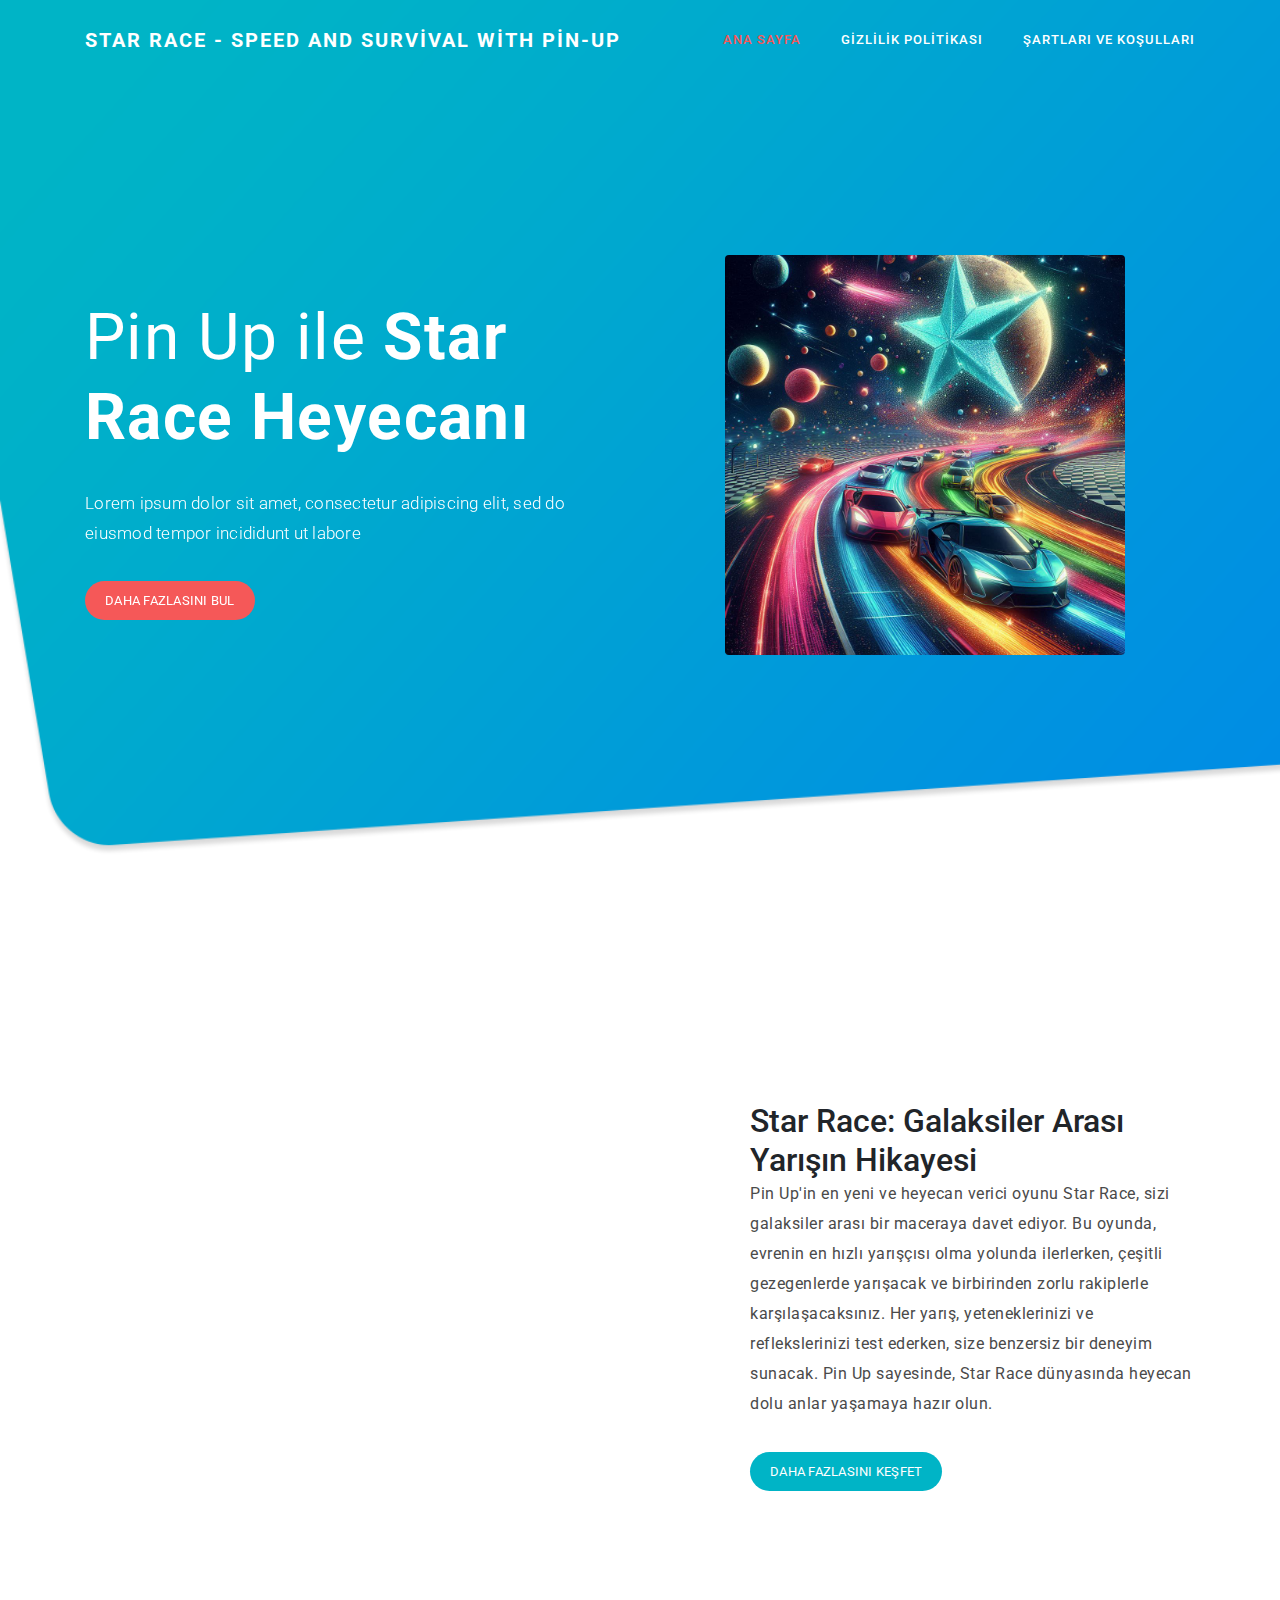
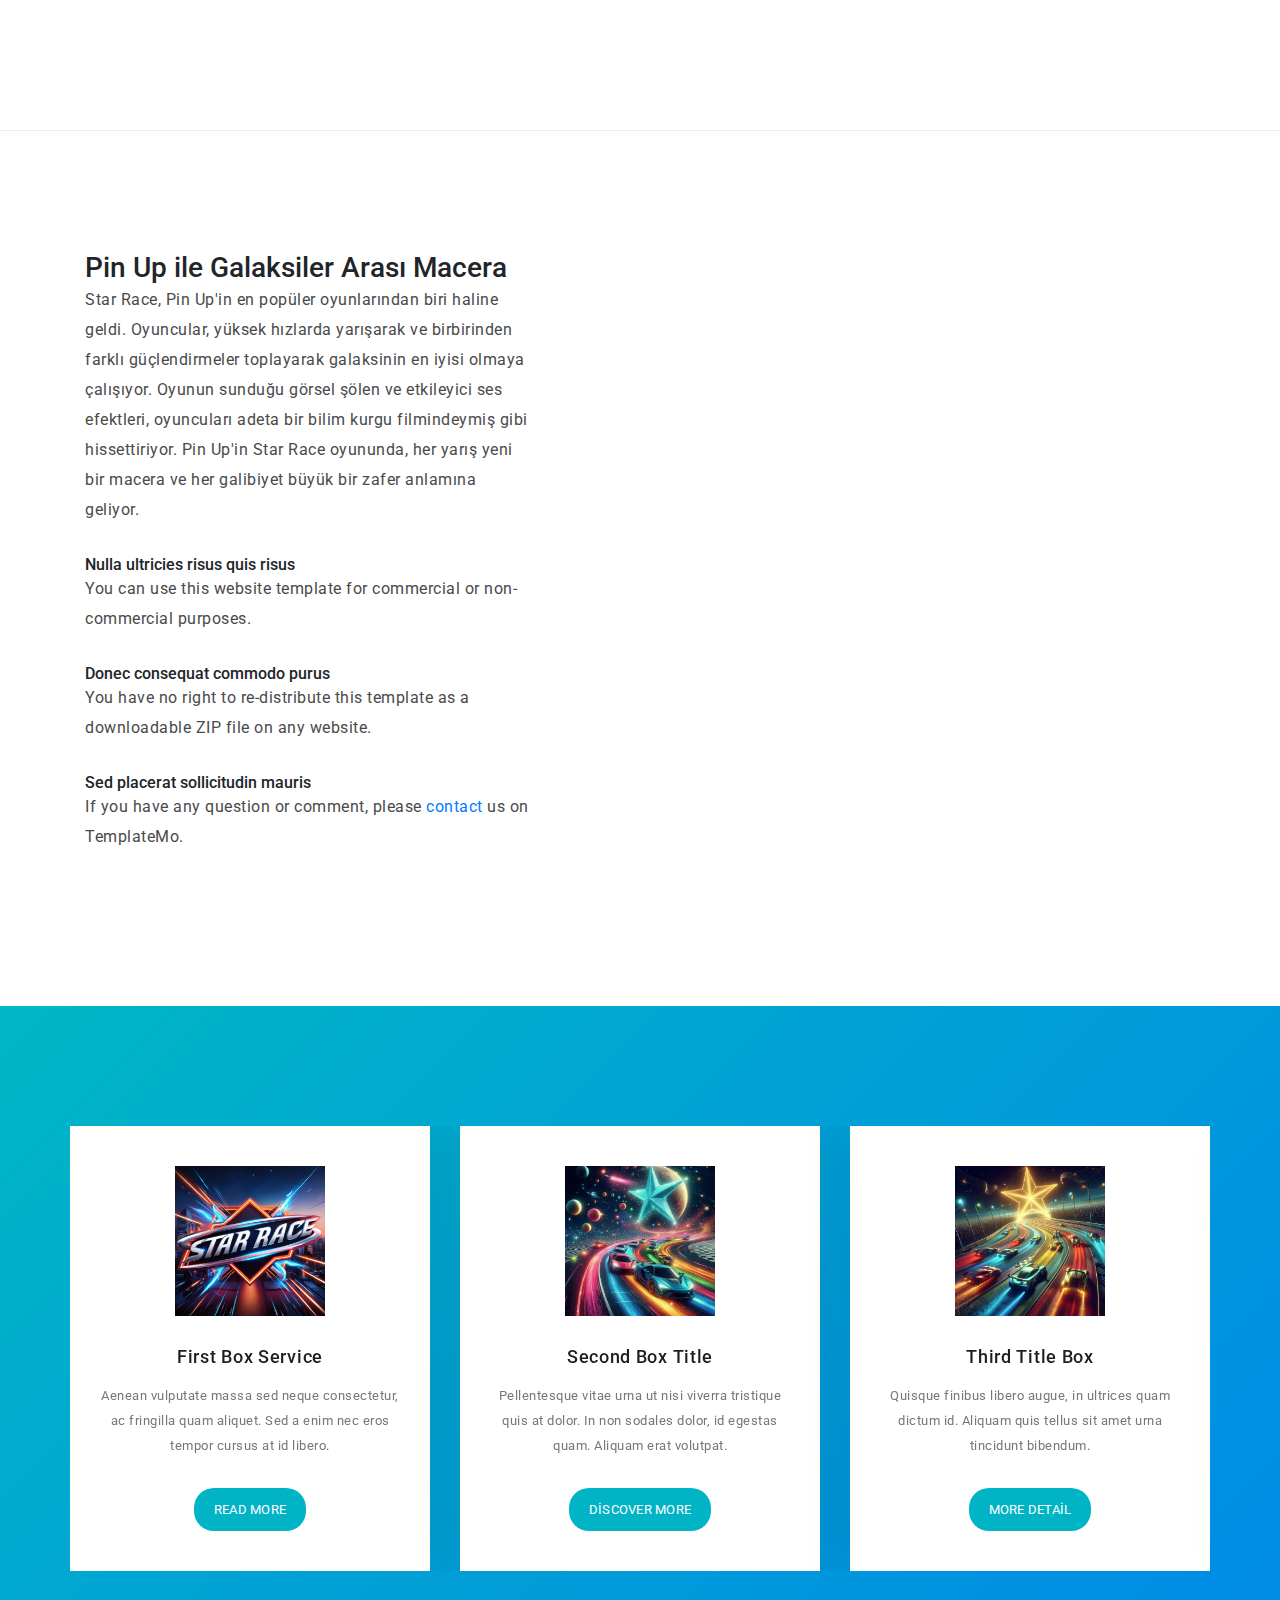
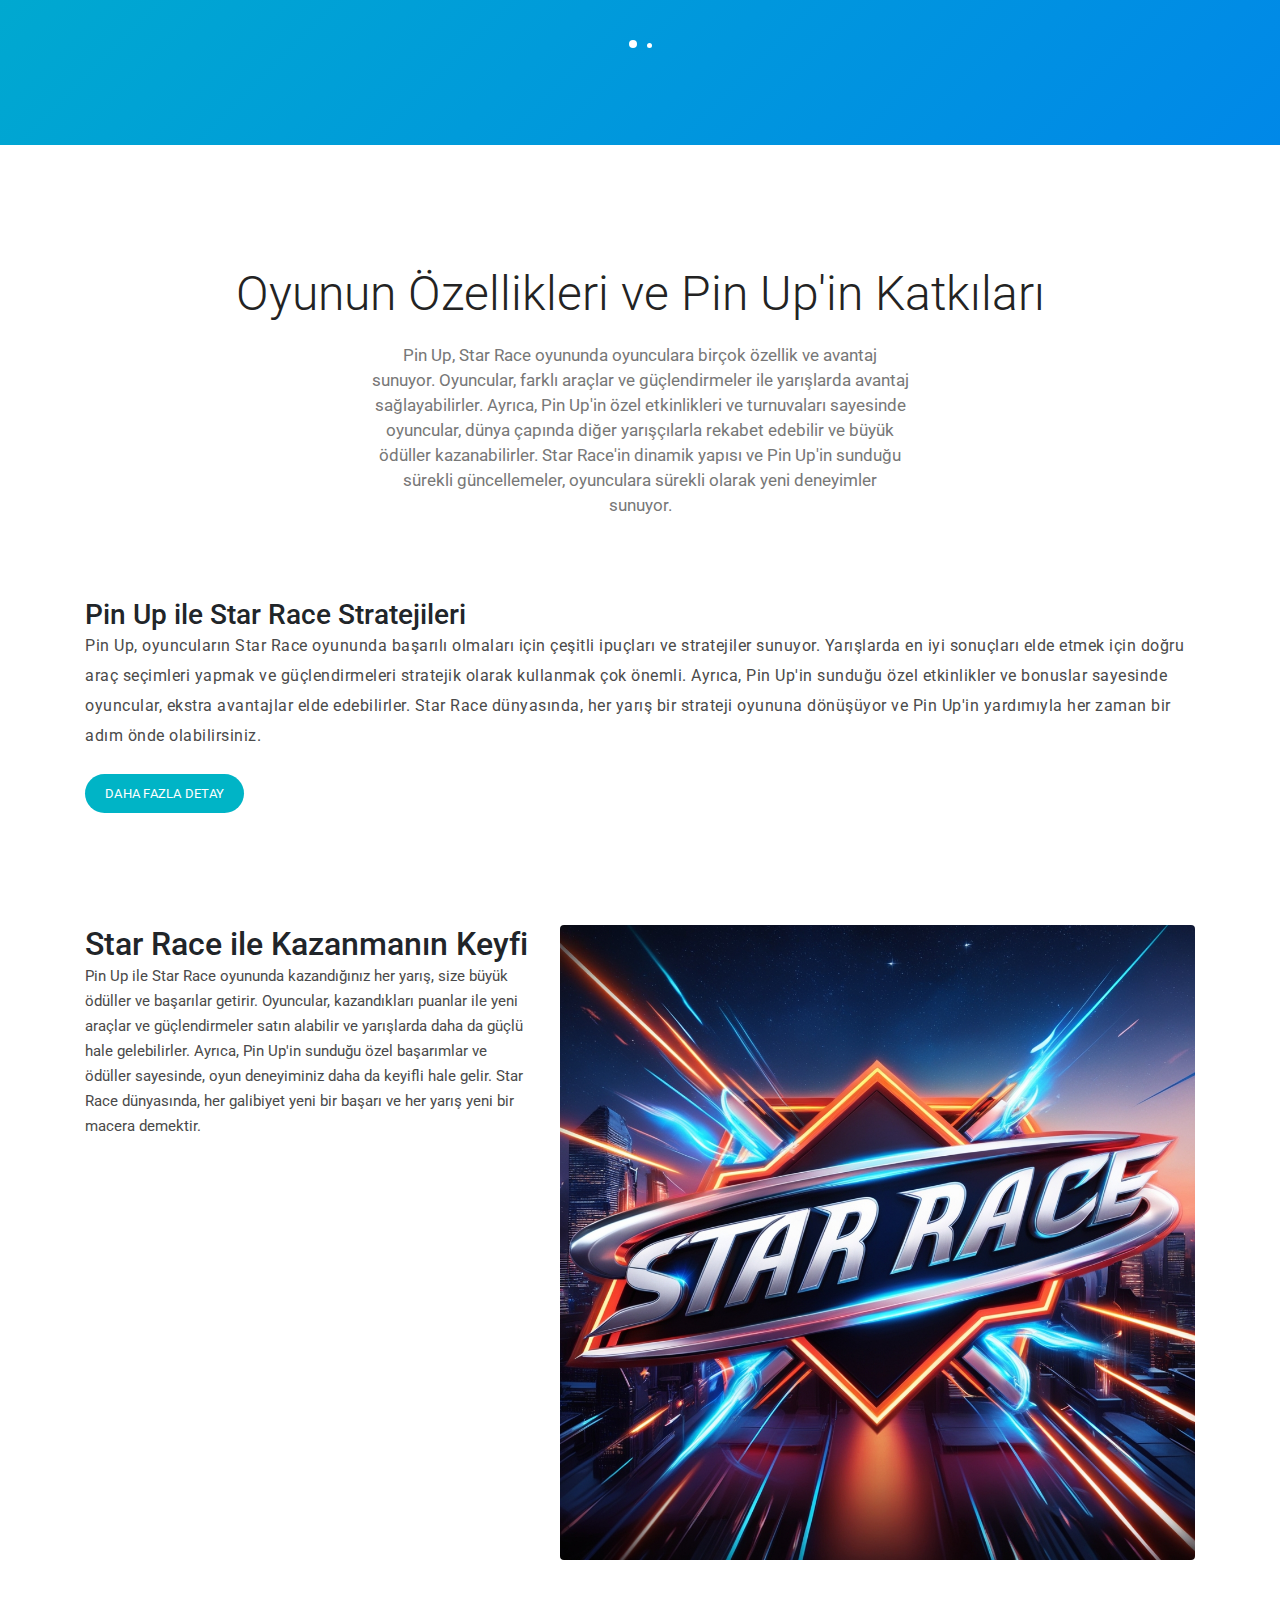
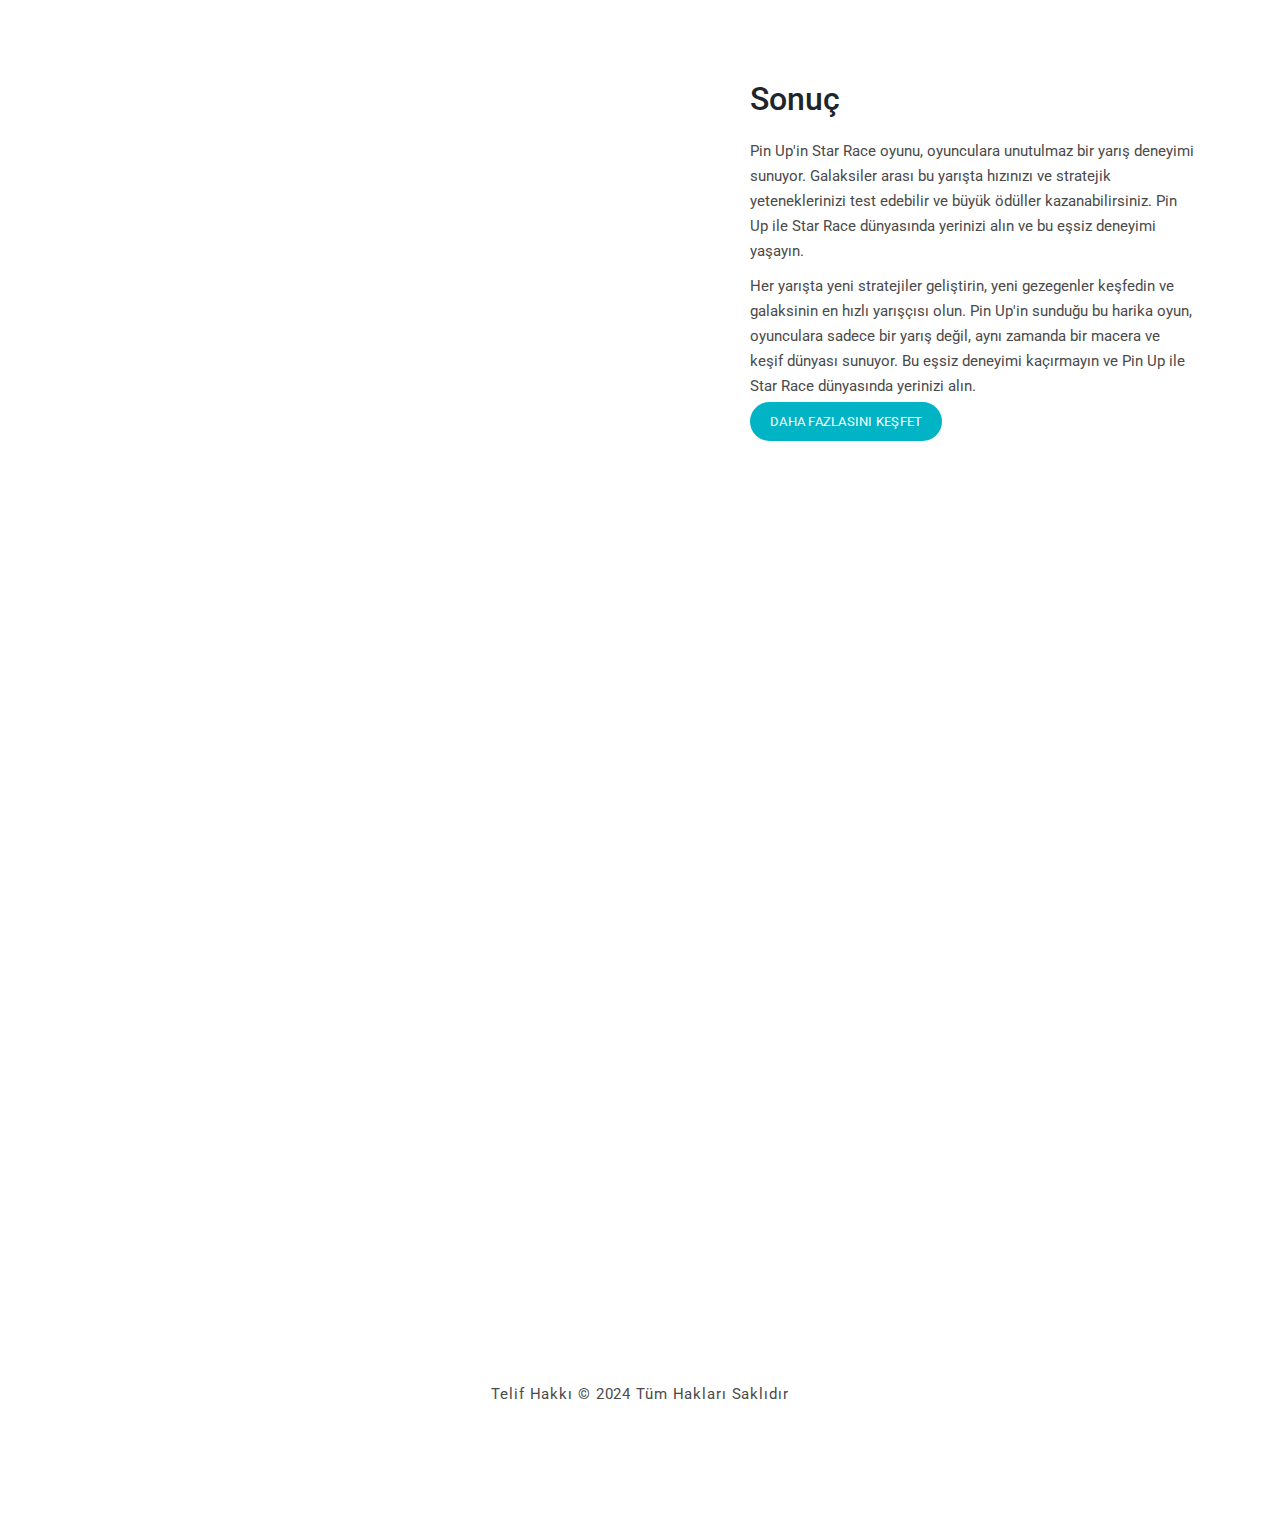
==== index.html @ c2bdfebd "edit" ====
<!DOCTYPE html>
<html lang="tr">

<head>
    <meta charset="utf-8">
    <meta name="viewport" content="width=device-width, initial-scale=1, shrink-to-fit=no">
    <meta name="description"
          content="Pin Up ile Star Race oyununda galaksiler arası bir maceraya atılın ve en hızlı yarışçı olun."/>
    <meta name="author" content=""/>
    <meta name="msapplication-TileColor" content="#da532c">
    <meta name="theme-color" content="#ffffff">
    <link rel="apple-touch-icon" sizes="180x180" href="favicon/apple-touch-icon.png">
    <link rel="icon" type="image/png" sizes="32x32" href="favicon/favicon-32x32.png">
    <link rel="icon" type="image/png" sizes="16x16" href="favicon/favicon-16x16.png">
    <link rel="manifest" href="favicon/site.webmanifest">
    <link href="https://fonts.googleapis.com/css?family=Roboto:100,300,400,500,700,900" rel="stylesheet">
    <title>Pin Up ile Star Race Heyecanı</title>

    <link rel="stylesheet" type="text/css" href="assets/css/bootstrap.min.css">
    <link rel="stylesheet" type="text/css" href="assets/css/font-awesome.css">
    <link rel="stylesheet" type="text/css" href="assets/css/style.css">
    <link rel="stylesheet" type="text/css" href="assets/css/owl-carousel.css">
</head>

<body>
<div id="preloader">
    <div class="jumper">
    </div>
</div>

<header class="header-area header-sticky">
    <div class="container">
        <div class="row">
            <div class="col-12">
                <nav class="main-nav">
                    <a href="index.html" class="logo">
                        Star Race - Speed and survival with Pin-up
                    </a>
                    <ul class="nav">
                        <li class="scroll-to-section"><a href="index.html" class="active">Ana sayfa</a></li>
                        <li class="scroll-to-section"><a href="policy.html">Gizlilik Politikası</a></li>
                        <li class="scroll-to-section"><a href="terms.html">Şartları ve Koşulları</a></li>
                    </ul>
                </nav>
            </div>
        </div>
    </div>
</header>

<div class="welcome-area" id="welcome">
    <div class="header-text">
        <div class="container">
            <div class="row">
                <div class="left-text col-lg-6 col-md-6 col-sm-12 col-xs-12"
                     data-scroll-reveal="enter left move 30px over 0.6s after 0.4s">
                    <h1>Pin Up ile <strong>Star Race Heyecanı</strong></h1>
                    <p>Lorem ipsum dolor sit amet, consectetur adipiscing elit,
                        sed do eiusmod tempor incididunt ut labore</p>
                    <a href="" class="main-button-slider">Daha fazlasını bul</a>
                </div>
                <div class="col-lg-6 col-md-6 col-sm-12 col-xs-12"
                     data-scroll-reveal="enter right move 30px over 0.6s after 0.4s">
                    <img src="assets/images/startrack.jpeg" class="rounded img-fluid d-block mx-auto"
                         alt="Star Race oyunu Pin Up" width="400">
                </div>
            </div>
        </div>
    </div>
</div>

<section class="section" id="about">
    <div class="container">
        <div class="row">
            <div class="col-lg-7 col-md-12 col-sm-12" data-scroll-reveal="enter left move 30px over 0.6s after 0.4s">
                <img src="assets/images/track.jpeg" class="rounded img-fluid d-block mx-auto" alt="Star Race oyunu Pin Up">
            </div>
            <div class="right-text col-lg-5 col-md-12 col-sm-12 mobile-top-fix">
                <div class="left-heading">
                    <h2>Star Race: Galaksiler Arası Yarışın Hikayesi</h2>
                </div>
                <div class="left-text">
                    <p>Pin Up'in en yeni ve heyecan verici oyunu Star Race, sizi galaksiler arası bir maceraya davet
                        ediyor. Bu oyunda, evrenin en hızlı yarışçısı olma yolunda ilerlerken, çeşitli gezegenlerde
                        yarışacak ve birbirinden zorlu rakiplerle karşılaşacaksınız. Her yarış, yeteneklerinizi ve
                        reflekslerinizi test ederken, size benzersiz bir deneyim sunacak. Pin Up sayesinde, Star Race
                        dünyasında heyecan dolu anlar yaşamaya hazır olun.</p>
                    <a href="" class="main-button">Daha fazlasını keşfet</a>
                </div>
            </div>
        </div>
        <div class="row">
            <div class="col-lg-12">
                <div class="hr"></div>
            </div>
        </div>
    </div>
</section>

<section class="section" id="about2">
    <div class="container">
        <div class="row">
            <div class="left-text col-lg-5 col-md-12 col-sm-12 mobile-bottom-fix">
                <div class="left-heading">
                    <h3>Pin Up ile Galaksiler Arası Macera</h3>
                </div>
                <p>Star Race, Pin Up'in en popüler oyunlarından biri haline geldi. Oyuncular, yüksek hızlarda yarışarak
                    ve birbirinden farklı güçlendirmeler toplayarak galaksinin en iyisi olmaya çalışıyor. Oyunun sunduğu
                    görsel şölen ve etkileyici ses efektleri, oyuncuları adeta bir bilim kurgu filmindeymiş gibi
                    hissettiriyor. Pin Up'in Star Race oyununda, her yarış yeni bir macera ve her galibiyet büyük bir
                    zafer anlamına geliyor.</p>
                <ul>
                    <li>
                        <div>
                            <h6>Nulla ultricies risus quis risus</h6>
                            <p>You can use this website template for commercial or non-commercial purposes.</p>
                        </div>
                    </li>
                    <li>
                        <div>
                            <h6>Donec consequat commodo purus</h6>
                            <p>You have no right to re-distribute this template as a downloadable ZIP file on any
                                website.</p>
                        </div>
                    </li>
                    <li>
                        <div>
                            <h6>Sed placerat sollicitudin mauris</h6>
                            <p>If you have any question or comment, please
                                <a rel="nofollow" href="">contact</a>
                                us on TemplateMo.</p>
                        </div>
                    </li>
                </ul>
            </div>
            <div class="right-image col-lg-7 col-md-12 col-sm-12 mobile-bottom-fix-big"
                 data-scroll-reveal="enter right move 30px over 0.6s after 0.4s">
                <img src="assets/images/trackrace.jpeg" class="rounded img-fluid d-block mx-auto" alt="Star Race oyunu Pin Up">
            </div>
        </div>
    </div>
</section>

<section class="section" id="services">
    <div class="container">
        <div class="row">
            <div class="owl-carousel owl-theme">
                <div class="item service-item">
                    <div class="icon">
                        <img src="assets/images/logo.jpg" alt="Star Race oyunu Pin Up">
                    </div>
                    <h5 class="service-title">First Box Service</h5>
                    <p>Aenean vulputate massa sed neque consectetur, ac fringilla quam aliquet. Sed a enim nec eros
                        tempor cursus at id libero.</p>
                    <a href="#" class="main-button">Read More</a>
                </div>
                <div class="item service-item">
                    <div class="icon">
                        <img src="assets/images/startrack.jpeg" alt="Star Race oyunu Pin Up">
                    </div>
                    <h5 class="service-title">Second Box Title</h5>
                    <p>Pellentesque vitae urna ut nisi viverra tristique quis at dolor. In non sodales dolor, id egestas
                        quam. Aliquam erat volutpat. </p>
                    <a href="#" class="main-button">Discover More</a>
                </div>
                <div class="item service-item">
                    <div class="icon">
                        <img src="assets/images/trackrace.jpeg" alt="Star Race oyunu Pin Up">
                    </div>
                    <h5 class="service-title">Third Title Box</h5>
                    <p>Quisque finibus libero augue, in ultrices quam dictum id. Aliquam quis tellus sit amet urna
                        tincidunt bibendum.</p>
                    <a href="#" class="main-button">More Detail</a>
                </div>
                <div class="item service-item">
                    <div class="icon">
                        <img src="assets/images/track.jpeg" alt="Star Race oyunu Pin Up">
                    </div>
                    <h5 class="service-title">Fourth Service Box</h5>
                    <p>Fusce sollicitudin feugiat risus, tempus faucibus arcu blandit nec. Duis auctor dolor eu
                        scelerisque vestibulum.</p>
                    <a href="#" class="main-button">Read More</a>
                </div>
            </div>
        </div>
    </div>
</section>

<section class="section" id="frequently-question">
    <div class="container">
        <div class="row">
            <div class="col-lg-12">
                <div class="section-heading">
                    <h2>Oyunun Özellikleri ve Pin Up'in Katkıları</h2>
                </div>
            </div>
            <div class="offset-lg-3 col-lg-6">
                <div class="section-heading">
                    <p>Pin Up, Star Race oyununda oyunculara birçok özellik ve avantaj sunuyor. Oyuncular, farklı
                        araçlar ve güçlendirmeler ile yarışlarda avantaj sağlayabilirler. Ayrıca, Pin Up'in özel
                        etkinlikleri ve turnuvaları sayesinde oyuncular, dünya çapında diğer yarışçılarla rekabet
                        edebilir ve büyük ödüller kazanabilirler. Star Race'in dinamik yapısı ve Pin Up'in sunduğu
                        sürekli güncellemeler, oyunculara sürekli olarak yeni deneyimler sunuyor.</p>
                </div>
            </div>
        </div>

        <div class="row">
            <div class="left-text col-lg-12 col-md-6 col-sm-12">
                <h3>Pin Up ile Star Race Stratejileri</h3>
                <div class="accordion-text">
                    <p>Pin Up, oyuncuların Star Race oyununda başarılı olmaları için çeşitli ipuçları ve stratejiler
                        sunuyor. Yarışlarda en iyi sonuçları elde etmek için doğru araç seçimleri yapmak ve
                        güçlendirmeleri stratejik olarak kullanmak çok önemli. Ayrıca, Pin Up'in sunduğu özel
                        etkinlikler ve bonuslar sayesinde oyuncular, ekstra avantajlar elde edebilirler. Star Race
                        dünyasında, her yarış bir strateji oyununa dönüşüyor ve Pin Up'in yardımıyla her zaman bir adım
                        önde olabilirsiniz.</p>

                    <a href="" class="main-button">Daha fazla detay</a>
                </div>
            </div>
        </div>
    </div>
</section>

<section class="section" id="about3">
    <div class="container">
        <div class="row">
            <div class="left-text col-lg-5 col-md-12 col-sm-12 mobile-bottom-fix">
                <div class="left-heading">
                    <h2>Star Race ile Kazanmanın Keyfi</h2>
                </div>
                <p>Pin Up ile Star Race oyununda kazandığınız her yarış, size büyük ödüller ve başarılar getirir.
                    Oyuncular, kazandıkları puanlar ile yeni araçlar ve güçlendirmeler satın alabilir ve yarışlarda
                    daha da güçlü hale gelebilirler. Ayrıca, Pin Up'in sunduğu özel başarımlar ve ödüller sayesinde,
                    oyun deneyiminiz daha da keyifli hale gelir. Star Race dünyasında, her galibiyet yeni bir başarı
                    ve her yarış yeni bir macera demektir.</p>
            </div>
            <div class="right-image col-lg-7 col-md-12 col-sm-12 mobile-bottom-fix-big" data-scroll-reveal="enter right move 30px over 0.6s after 0.4s" data-scroll-reveal-id="4" data-scroll-reveal-initialized="true" data-scroll-reveal-complete="true">
                <img src="assets/images/logo.jpg" class="rounded img-fluid d-block mx-auto" alt="Star Race oyunu Pin Up">
            </div>
        </div>
    </div>
</section>

<section class="section bottom-section" >
    <div class="container">
        <div class="row">
            <div class="col-lg-7 col-md-12 col-sm-12" data-scroll-reveal="enter left move 30px over 0.6s after 0.4s">
                <img src="assets/images/startrack.jpeg" class="rounded img-fluid d-block mx-auto" alt="Star Race oyunu Pin Up">
            </div>
            <div class="right-text col-lg-5 col-md-12 col-sm-12 mobile-top-fix">
                <div class="left-heading">
                    <h2>Sonuç</h2>
                </div>
                <div class="left-text">
                    <p>Pin Up'in Star Race oyunu, oyunculara unutulmaz bir yarış deneyimi sunuyor. Galaksiler arası bu
                        yarışta hızınızı ve stratejik yeteneklerinizi test edebilir ve büyük ödüller kazanabilirsiniz.
                        Pin Up ile Star Race dünyasında yerinizi alın ve bu eşsiz deneyimi yaşayın.
                    </p>
                    <p>Her yarışta yeni
                        stratejiler geliştirin, yeni gezegenler keşfedin ve galaksinin en hızlı yarışçısı olun. Pin
                        Up'in sunduğu bu harika oyun, oyunculara sadece bir yarış değil, aynı zamanda bir macera ve
                        keşif dünyası sunuyor. Bu eşsiz deneyimi kaçırmayın ve Pin Up ile Star Race dünyasında yerinizi
                        alın.</p>
                    <a href="" class="main-button">Daha fazlasını keşfet</a>
                </div>
            </div>
        </div>
        <div class="row">
            <div class="col-lg-12">
                <div class="hr"></div>
            </div>
        </div>
    </div>
</section>

<!-- ***** Contact Us Start ***** -->
<section class="section" id="contact-us">
    <div class="container-fluid">
        <div class="row">
            <div class="col-lg-12 col-md-6 col-sm-12">
                <div id="map">
                    <iframe src="https://www.google.com/maps/embed?pb=!1m18!1m12!1m3!1d582.4287006559211!2d28.681362672496395!3d41.0074584932085!2m3!1f0!2f0!3f0!3m2!1i1024!2i768!4f13.1!3m3!1m2!1s0x14caa0845526da3b%3A0x9e3d9af60a07512!2zWmFmZXIsIEFkaWxlIE5hxZ9pdCBCbHYuIE5vOjExNCwgMzQ1MTMgRXNlbnl1cnQvxLBzdGFuYnVsLCDQotGD0YDRhtC40Y8!5e0!3m2!1sru!2ses!4v1721340205406!5m2!1sru!2ses"
                            width="100%" height="500px" frameborder="0" style="border:0" allowfullscreen></iframe>
                </div>
            </div>
        </div>
    </div>
</section>

<footer>
    <div class="container">
        <div class="row">
            <div class="col-lg-12 col-md-12 col-sm-12">
                <p class="copyright">Telif hakkı &copy; 2024 Tüm Hakları Saklıdır</p>
            </div>
        </div>
    </div>
</footer>

<script src="assets/js/jquery-2.1.0.min.js"></script>
<script src="assets/js/popper.js"></script>
<script src="assets/js/bootstrap.min.js"></script>
<script src="assets/js/owl-carousel.js"></script>
<script src="assets/js/scrollreveal.min.js"></script>
<script src="assets/js/waypoints.min.js"></script>
<script src="assets/js/jquery.counterup.min.js"></script>
<script src="assets/js/imgfix.min.js"></script>
<script src="assets/js/custom.js"></script>
<script type="application/ld+json">
    {
        "@context": "https://schema.org",
        "@type": "Organization",
        "name": "domain name",
        "url": "https://domain.com/",
        "logo": "https://domain.com/images/logo.jpg"
    }
</script>
<script type="application/ld+json">
    {
        "@context": "https://schema.org",
        "@type": "WPHeader",
        "headline": "Pin Up ile Star Race Heyecanı",
        "description": "Pin Up ile Star Race oyununda galaksiler arası bir maceraya atılın ve en hızlı yarışçı olun.",
        "url": "https://domain.com",
        "publisher": {
            "@type": "Organization",
            "name": "Company name",
            "logo": {
                "@type": "ImageObject",
                "url": "https://domain.com/images/logo.jpg"
            }
        }
    }
</script>
<script type="application/ld+json">
    {
        "@context": "https://schema.org",
        "@type": "WebPage",
        "name": "Pin Up ile Star Race Heyecanı",
        "description": "Pin Up ile Star Race oyununda galaksiler arası bir maceraya atılın ve en hızlı yarışçı olun.",
        "publisher": {
            "@type": "Organization",
            "name": "Company name"
        },
        "license": "A license document that applies to this content, typically indicated by URL"
    }
</script>
<script type="application/ld+json">
    {
        "@context": "https://schema.org",
        "@type": "SiteNavigationElement",
        "name": "Main Navigation",
        "url": "/",
        "hasPart": [
            {
                "@type": "WebPage",
                "name": "Home",
                "url": "/index.html"
            },
            {
                "@type": "WebPage",
                "name": "Privacy Policy",
                "url": "policy.html"
            },
            {
                "@type": "WebPage",
                "name": "Terms of use",
                "url": "terms.html"
            }
        ]
    }
</script>
</body>
</html>
---- assets/css/style.css ----
/*
---------------------------------------------
Table of contents
---------------------------------------------
01. font & reset css
02. reset
03. global styles
04. header
05. welcome
06. features
07. team
08. pricing
09. blog
10. contact
11. footer
12. preloader

--------------------------------------------- 
*/

/* 
---------------------------------------------
font & reset css
--------------------------------------------- 
*/
@import url("https://fonts.googleapis.com/css?family=Roboto:100,300,400,500,700,900");
/* 
---------------------------------------------
reset
--------------------------------------------- 
*/
html,
body,
div,
span,
applet,
object,
iframe,
h1,
h2,
h3,
h4,
h5,
h6,
p,
blockquote,
div pre,
a,
abbr,
acronym,
address,
big,
cite,
code,
del,
dfn,
em,
font,
img,
ins,
kbd,
q,
s,
samp,
small,
strike,
strong,
sub,
sup,
tt,
var,
b,
u,
i,
center,
dl,
dt,
dd,
ol,
ul,
li,
figure,
header,
nav,
section,
article,
aside,
footer,
figcaption {
  margin: 0;
  padding: 0;
  border: 0;
  outline: 0;
}

.clearfix:after {
  content: ".";
  display: block;
  clear: both;
  visibility: hidden;
  line-height: 0;
  height: 0;
}

.clearfix {
  display: inline-block;
}

html[xmlns] .clearfix {
  display: block;
}

* html .clearfix {
  height: 1%;
}

ul,
li {
  padding: 0;
  margin: 0;
  list-style: none;
}

header,
nav,
section,
article,
aside,
footer,
hgroup {
  display: block;
}

* {
  box-sizing: border-box;
}

html,
body {
  font-family: "Roboto", sans-serif;
  font-weight: 400;
  background-color: #fff;
  font-size: 16px;
  -ms-text-size-adjust: 100%;
  -webkit-font-smoothing: antialiased;
  -moz-osx-font-smoothing: grayscale;
}

a {
  text-decoration: none !important;
}

h1,
h2,
h3,
h4,
h5,
h6 {
  margin-top: 0px;
  margin-bottom: 0px;
}

ul {
  margin-bottom: 0px;
}

p {
  font-size: 15px;
  line-height: 25px;
  color: #4a4a4a;
}

/* 
---------------------------------------------
global styles
--------------------------------------------- 
*/
html,
body {
  background: #fff;
  font-family: "Roboto", sans-serif;
}

::selection {
  background: #ff589e;
  color: #fff;
}

::-moz-selection {
  background: #ff589e;
  color: #fff;
}

@media (max-width: 991px) {
  html,
  body {
    overflow-x: hidden;
  }
  .mobile-top-fix {
    margin-top: 30px;
    margin-bottom: 0px;
  }
  .mobile-bottom-fix {
    margin-bottom: 30px;
  }
  .mobile-bottom-fix-big {
    margin-bottom: 60px;
  }
}

a.main-button-slider {
  font-size: 13px;
  border-radius: 20px;
  padding: 12px 20px;
  background-color: #f55858;
  text-transform: uppercase;
  color: #fff;
  letter-spacing: 0.25px;
  -webkit-transition: all 0.3s ease 0s;
  -moz-transition: all 0.3s ease 0s;
  -o-transition: all 0.3s ease 0s;
  transition: all 0.3s ease 0s;
}

a.main-button-slider:hover {
  background-color: #0088e8;
}

a.main-button {
  font-size: 13px;
  border-radius: 20px;
  padding: 12px 20px;
  background-color: #00b4c6;
  text-transform: uppercase;
  color: #fff;
  letter-spacing: 0.25px;
  -webkit-transition: all 0.3s ease 0s;
  -moz-transition: all 0.3s ease 0s;
  -o-transition: all 0.3s ease 0s;
  transition: all 0.3s ease 0s;
}

a.main-button:hover {
  background-color: #0088e8;
}

button.main-button {
  outline: none;
  border: none;
  cursor: pointer;
  font-size: 13px;
  border-radius: 20px;
  padding: 10px 20px;
  background-color: #f55858;
  text-transform: uppercase;
  color: #fff;
  letter-spacing: 0.25px;
  -webkit-transition: all 0.3s ease 0s;
  -moz-transition: all 0.3s ease 0s;
  -o-transition: all 0.3s ease 0s;
  transition: all 0.3s ease 0s;
}

button.main-button:hover {
  background-color: #0088e8;
}

.section-heading h2 {
  text-align: center;
  font-size: 48px;
  font-weight: 300;
  color: #232323;
  margin-bottom: 20px;
}

.section-heading p {
  font-size: 17px;
  color: #777;
  text-align: center;
}

.bottom-section h2 {
  margin-bottom: 20px;
}
.bottom-section p {
  margin-bottom: 10px;
}
/* 
---------------------------------------------
header
--------------------------------------------- 
*/

.background-header {
  background-color: #fff;
  height: 80px !important;
  position: fixed !important;
  top: 0px;
  left: 0px;
  right: 0px;
  box-shadow: 0px 0px 10px rgba(0, 0, 0, 0.15) !important;
}

.background-header .logo,
.background-header .main-nav .nav li a {
  color: #1e1e1e !important;
}

.background-header .main-nav .nav > li:hover > a {
  color: #f55858 !important;
}

.background-header .main-nav .nav > li > ul > li:hover > a {
  color: #f55858 !important;
}

.background-header .nav li a.active {
  color: #f55858 !important;
}

.header-area {
  position: absolute;
  top: 0px;
  left: 0px;
  right: 0px;
  z-index: 100;
  height: 100px;
  -webkit-transition: all 0.5s ease 0s;
  -moz-transition: all 0.5s ease 0s;
  -o-transition: all 0.5s ease 0s;
  transition: all 0.5s ease 0s;
}

.header-area .main-nav {
  min-height: 80px;
  background: transparent;
}

.header-area .main-nav .logo {
  line-height: 80px;
  color: #fff;
  font-size: 20px;
  font-weight: 700;
  text-transform: uppercase;
  letter-spacing: 2px;
  float: left;
  -webkit-transition: all 0.3s ease 0s;
  -moz-transition: all 0.3s ease 0s;
  -o-transition: all 0.3s ease 0s;
  transition: all 0.3s ease 0s;
}

.header-area .main-nav .nav {
  float: right;
  margin-top: 27px;
  margin-left: 20px;
  margin-right: 0px;
  -webkit-transition: all 0.3s ease 0s;
  -moz-transition: all 0.3s ease 0s;
  -o-transition: all 0.3s ease 0s;
  transition: all 0.3s ease 0s;
  position: relative;
  z-index: 999;
}

.header-area .main-nav .nav li {
  padding-left: 20px;
  padding-right: 20px;
}

.header-area .main-nav .nav li:last-child {
  padding-right: 0px;
}

.header-area .main-nav .nav li a {
  display: block;
  font-weight: 500;
  font-size: 13px;
  color: #fff;
  text-transform: uppercase;
  -webkit-transition: all 0.3s ease 0s;
  -moz-transition: all 0.3s ease 0s;
  -o-transition: all 0.3s ease 0s;
  transition: all 0.3s ease 0s;
  height: 40px;
  line-height: 40px;
  border: transparent;
  letter-spacing: 1px;
}

.header-area .main-nav .nav li:hover a {
  color: #f55858;
}

.header-area .main-nav .nav li.submenu {
  position: relative;
  padding-right: 35px;
}

.header-area .main-nav .nav li.submenu:after {
  font-family: FontAwesome;
  content: "\f107";
  font-size: 12px;
  color: #fff;
  position: absolute;
  right: 18px;
  top: 12px;
}

.header-area.background-header .main-nav .nav li.submenu:after {
  color: #000;
}

.header-area .main-nav .nav li.submenu ul {
  position: absolute;
  width: 200px;
  box-shadow: 0 2px 28px 0 rgba(0, 0, 0, 0.06);
  overflow: hidden;
  top: 40px;
  opacity: 0;
  transform: translateY(-2em);
  visibility: hidden;
  z-index: -1;
  transition: all 0.3s ease-in-out 0s, visibility 0s linear 0.3s,
    z-index 0s linear 0.01s;
}

.header-area .main-nav .nav li.submenu ul li {
  margin-left: 0px;
  padding-left: 0px;
  padding-right: 0px;
}

.header-area .main-nav .nav li.submenu ul li a {
  display: block;
  background: #fff;
  color: #3b566e;
  padding-left: 20px;
  height: 40px;
  line-height: 40px;
  -webkit-transition: all 0.3s ease 0s;
  -moz-transition: all 0.3s ease 0s;
  -o-transition: all 0.3s ease 0s;
  transition: all 0.3s ease 0s;
  position: relative;
  font-size: 13px;
  border-bottom: 1px solid #f5f5f5;
}

.header-area .main-nav .nav li.submenu ul li a:before {
  content: "";
  position: absolute;
  width: 0px;
  height: 40px;
  left: 0px;
  top: 0px;
  bottom: 0px;
  -webkit-transition: all 0.3s ease 0s;
  -moz-transition: all 0.3s ease 0s;
  -o-transition: all 0.3s ease 0s;
  transition: all 0.3s ease 0s;
  background: #f55858;
}

.header-area .main-nav .nav li.submenu ul li a:hover {
  background: #fff;
  color: #f55858;
  padding-left: 25px;
}

.header-area .main-nav .nav li.submenu ul li a:hover:before {
  width: 3px;
}

.header-area .main-nav .nav li.submenu:hover ul {
  visibility: visible;
  opacity: 1;
  z-index: 1;
  transform: translateY(0%);
  transition-delay: 0s, 0s, 0.3s;
}

.header-area .main-nav .menu-trigger {
  cursor: pointer;
  display: block;
  position: absolute;
  top: 23px;
  width: 32px;
  height: 40px;
  text-indent: -9999em;
  z-index: 99;
  right: 40px;
  display: none;
}

.header-area .main-nav .menu-trigger span,
.header-area .main-nav .menu-trigger span:before,
.header-area .main-nav .menu-trigger span:after {
  -moz-transition: all 0.4s;
  -o-transition: all 0.4s;
  -webkit-transition: all 0.4s;
  transition: all 0.4s;
  background-color: #fff;
  display: block;
  position: absolute;
  width: 30px;
  height: 2px;
  left: 0;
}

.background-header .main-nav .menu-trigger span,
.background-header .main-nav .menu-trigger span:before,
.background-header .main-nav .menu-trigger span:after {
  background-color: #1e1e1e;
}

.header-area .main-nav .menu-trigger span:before,
.header-area .main-nav .menu-trigger span:after {
  -moz-transition: all 0.4s;
  -o-transition: all 0.4s;
  -webkit-transition: all 0.4s;
  transition: all 0.4s;
  background-color: #fff;
  display: block;
  position: absolute;
  width: 30px;
  height: 2px;
  left: 0;
  width: 75%;
}

.background-header .main-nav .menu-trigger span:before,
.background-header .main-nav .menu-trigger span:after {
  background-color: #1e1e1e;
}

.header-area .main-nav .menu-trigger span:before,
.header-area .main-nav .menu-trigger span:after {
  content: "";
}

.header-area .main-nav .menu-trigger span {
  top: 16px;
}

.header-area .main-nav .menu-trigger span:before {
  -moz-transform-origin: 33% 100%;
  -ms-transform-origin: 33% 100%;
  -webkit-transform-origin: 33% 100%;
  transform-origin: 33% 100%;
  top: -10px;
  z-index: 10;
}

.header-area .main-nav .menu-trigger span:after {
  -moz-transform-origin: 33% 0;
  -ms-transform-origin: 33% 0;
  -webkit-transform-origin: 33% 0;
  transform-origin: 33% 0;
  top: 10px;
}

.header-area .main-nav .menu-trigger.active span,
.header-area .main-nav .menu-trigger.active span:before,
.header-area .main-nav .menu-trigger.active span:after {
  background-color: transparent;
  width: 100%;
}

.header-area .main-nav .menu-trigger.active span:before {
  -moz-transform: translateY(6px) translateX(1px) rotate(45deg);
  -ms-transform: translateY(6px) translateX(1px) rotate(45deg);
  -webkit-transform: translateY(6px) translateX(1px) rotate(45deg);
  transform: translateY(6px) translateX(1px) rotate(45deg);
  background-color: #fff;
}

.background-header .main-nav .menu-trigger.active span:before {
  background-color: #1e1e1e;
}

.header-area .main-nav .menu-trigger.active span:after {
  -moz-transform: translateY(-6px) translateX(1px) rotate(-45deg);
  -ms-transform: translateY(-6px) translateX(1px) rotate(-45deg);
  -webkit-transform: translateY(-6px) translateX(1px) rotate(-45deg);
  transform: translateY(-6px) translateX(1px) rotate(-45deg);
  background-color: #fff;
}

.background-header .main-nav .menu-trigger.active span:after {
  background-color: #1e1e1e;
}

.header-area.header-sticky {
  min-height: 80px;
}

.header-area.header-sticky .nav {
  margin-top: 20px !important;
}

.header-area.header-sticky .nav li a.active {
  color: #f55858;
}

@media (max-width: 1200px) {
  .header-area .main-nav .nav li {
    padding-left: 12px;
    padding-right: 12px;
  }
  .header-area .main-nav:before {
    display: none;
  }
}

@media (max-width: 991px) {
  .header-area {
    padding: 0px 15px;
    height: 80px;
    box-shadow: none;
    text-align: center;
  }
  .header-area .container {
    padding: 0px;
  }
  .header-area .logo {
    margin-left: 30px;
  }
  .header-area .menu-trigger {
    display: block !important;
  }
  .header-area .main-nav {
    overflow: hidden;
  }
  .header-area .main-nav .nav {
    float: none;
    width: 100%;
    margin-top: 80px !important;
    display: none;
    -webkit-transition: all 0s ease 0s;
    -moz-transition: all 0s ease 0s;
    -o-transition: all 0s ease 0s;
    transition: all 0s ease 0s;
    margin-left: 0px;
  }
  .header-area .main-nav .nav li:first-child {
    border-top: 1px solid #eee;
  }
  .header-area .main-nav .nav li {
    width: 100%;
    background: #fff;
    border-bottom: 1px solid #eee;
    padding-left: 0px !important;
    padding-right: 0px !important;
  }
  .header-area .main-nav .nav li a {
    height: 50px !important;
    line-height: 50px !important;
    padding: 0px !important;
    border: none !important;
    background: #fff !important;
    color: #3b566e !important;
  }
  .header-area .main-nav .nav li a:hover {
    background: #eee !important;
  }
  .header-area .main-nav .nav > li > a:hover,
  .header-area .main-nav .nav .submenu > ul > li > a:hover {
    color: #f55858;
  }
  .header-area .main-nav .nav li.submenu ul {
    position: relative;
    visibility: inherit;
    opacity: 1;
    z-index: 1;
    transform: translateY(0%);
    transition-delay: 0s, 0s, 0.3s;
    top: 0px;
    width: 100%;
    box-shadow: none;
    height: 0px;
  }
  .header-area .main-nav .nav li.submenu ul li a {
    font-size: 12px;
    font-weight: 400;
  }
  .header-area .main-nav .nav li.submenu ul li a:hover:before {
    width: 0px;
  }
  .header-area .main-nav .nav li.submenu ul.active {
    height: auto !important;
  }
  .header-area .main-nav .nav li.submenu:after {
    color: #3b566e;
    right: 25px;
    font-size: 14px;
    top: 15px;
  }
  .header-area .main-nav .nav li.submenu:hover ul,
  .header-area .main-nav .nav li.submenu:focus ul {
    height: 0px;
  }
}

@media (min-width: 992px) {
  .header-area .main-nav .nav {
    display: flex !important;
  }
}

/* 
---------------------------------------------
welcome
--------------------------------------------- 
*/
#welcome {
  overflow: hidden;
  display: flex;
  align-items: center;
  justify-content: center;
  background-image: url(../images/banner-bg.png);
  background-repeat: no-repeat;
/*
TRY IT ... with or without CENTER CENTER
  background-position: center center; 
*/
  background-size: cover;
  width: 100%;
  height: 105vh;
  margin-top: -10vh;
}

.welcome-area .header-text {
  position: absolute;
  top: 55%;
  transform: translateY(-60%);
  text-align: left;
  width: 100%;
}

.welcome-area .header-text .left-text {
  align-self: center;
}

.welcome-area .header-text h1 {
  font-weight: 400;
  font-size: 64px;
  line-height: 80px;
  letter-spacing: 1.4px;
  margin-bottom: 30px;
  color: #fff;
}

.welcome-area .header-text p {
  font-weight: 300;
  font-size: 17px;
  color: #fff;
  line-height: 30px;
  letter-spacing: 0.25px;
  margin-bottom: 40px;
  position: relative;
}

@media (max-width: 991px) {
  .welcome-area .header-text {
    top: 55% !important;
    transform: perspective(1px) translateY(-60%) !important;
  }
  .welcome-area .header-text h1 {
    font-size: 36px;
    line-height: 50px;
    color: #fff;
    margin-bottom: 15px;
  }
  .welcome-area .header-text h1 span {
    color: #fff;
  }
  .welcome-area .header-text p {
    color: #fff;
    margin-bottom: 30px;
  }
}

@media (max-width: 820px) {
  .welcome-area .header-text {
    top: 55% !important;
    transform: perspective(1px) translateY(-60%) !important;
  }
  .welcome-area .header-text h1 {
    font-size: 36px;
    line-height: 50px;
    margin-bottom: 15px;
  }
  .welcome-area .header-text p {
    margin-bottom: 30px;
  }
}

@media (max-width: 765px) {
  .welcome-area {
    margin-bottom: 100px;
  }
  .welcome-area .header-text {
    top: 55% !important;
    transform: perspective(1px) translateY(-50%) !important;
    text-align: center;
  }
  .welcome-area .header-text .buttons {
    display: none;
  }
  .welcome-area .header-text h1 {
    font-weight: 600;
    font-size: 24px !important;
    line-height: 30px !important;
    margin-bottom: 20px !important;
  }
  .welcome-area .header-text h1 span {
    color: #fff;
  }
  .welcome-area .header-text p {
    text-align: center;
    color: #fff;
    font-size: 14px;
    line-height: 22px;
    margin-bottom: 40px;
  }
  .welcome-area .header-text img {
    width: 80%;
    margin-top: 20px;
  }
}

/*
---------------------------------------------
about
---------------------------------------------
*/

#about {
  padding: 120px 0px;
  border-bottom: 1px solid #eee;
}

@media (max-width: 765px) {
  #about {
    padding: 20px 0px 120px 0px;
  }
}

#about .right-text {
  align-self: center;
}

#about .right-text p {
  margin-bottom: 40px;
}

#about2 {
  padding: 120px 0px;
}

#about2 .right-image {
  align-self: center;
}

#about h5,
#about2 h5 {
  font-size: 26px;
  font-weight: 700;
  color: #1e1e1e;
  line-height: 40px;
  margin-bottom: 25px;
  letter-spacing: 0.5px;
}

#about p,
#about2 p {
  margin-bottom: 30px;
  font-size: 16px;
  line-height: 30px;
  letter-spacing: 0.5px;
}

#about2 ul li img {
  display: inline;
  float: left;
}

#about2 ul li .text {
  margin-left: 80px;
}

#about2 ul li .text h6 {
  padding-top: 12px;
  font-size: 21px;
  font-weight: 500;
  color: #1e1e1e;
  margin-bottom: 20px;
}

/* 
---------------------------------------------
services
--------------------------------------------- 
*/
#services {
  position: relative;
  padding: 120px 0px 90px 0px;
  background: rgba(0, 136, 232, 1);
  background: -moz-linear-gradient(
    -45deg,
    rgba(0, 136, 232, 1) 0%,
    rgba(0, 182, 198, 1) 0%,
    rgba(0, 136, 232, 1) 100%
  );
  background: -webkit-gradient(
    left top,
    right bottom,
    color-stop(0%, rgba(0, 136, 232, 1)),
    color-stop(0%, rgba(0, 182, 198, 1)),
    color-stop(100%, rgba(0, 136, 232, 1))
  );
  background: -webkit-linear-gradient(
    -45deg,
    rgba(0, 136, 232, 1) 0%,
    rgba(0, 182, 198, 1) 0%,
    rgba(0, 136, 232, 1) 100%
  );
  background: -o-linear-gradient(
    -45deg,
    rgba(0, 136, 232, 1) 0%,
    rgba(0, 182, 198, 1) 0%,
    rgba(0, 136, 232, 1) 100%
  );
  background: -ms-linear-gradient(
    -45deg,
    rgba(0, 136, 232, 1) 0%,
    rgba(0, 182, 198, 1) 0%,
    rgba(0, 136, 232, 1) 100%
  );
  background: linear-gradient(
    135deg,
    rgba(0, 136, 232, 1) 0%,
    rgba(0, 182, 198, 1) 0%,
    rgba(0, 136, 232, 1) 100%
  );
  filter: progid:DXImageTransform.Microsoft.gradient( startColorstr='#0088e8', endColorstr='#0088e8', GradientType=1 );
}

.service-item {
  cursor: pointer;
  display: block;
  background: #ffffff;
  box-shadow: 0 2px 48px 0 rgba(0, 0, 0, 0.1);
  padding: 40px 30px;
  text-align: center;
  -webkit-transition: all 0.3s ease 0s;
  -moz-transition: all 0.3s ease 0s;
  -o-transition: all 0.3s ease 0s;
  transition: all 0.3s ease 0s;
  position: relative;
}

@media screen and (max-width: 920px) {
  .service-item {
    margin: 0px 30px !important;
  }
}

.service-item:hover .icon,
.service-item:hover a.main-button {
  background-color: #0088e8;
}

.service-item .icon {
  text-align: center;
  -webkit-transition: all 0.3s ease 0s;
  -moz-transition: all 0.3s ease 0s;
  -o-transition: all 0.3s ease 0s;
  transition: all 0.3s ease 0s;
  width: 150px;
  height: 150px;
  line-height: 100px;
  margin: auto;
  position: relative;
  margin-bottom: 30px;
  background: #00b4c6;
  -webkit-border-radius: 50%;
  -moz-border-radius: 50%;
  border-radius: 50%;
  position: relative;
}

.service-item .icon img {
  max-width: 150px;
  position: absolute;
  top: 50%;
  left: 50%;
  transform: translate(-50%, -50%);
}

.service-item .service-title {
  font-weight: 500;
  font-size: 18px;
  color: #1e1e1e;
  letter-spacing: 0.7px;
  margin-bottom: 15px;
  position: relative;
  z-index: 2;
}

.service-item p {
  font-weight: 400;
  font-size: 13px;
  color: #777;
  letter-spacing: 0.5px;
  line-height: 25px;
  position: relative;
  z-index: 2;
}

.service-item a.main-button {
  margin-top: 30px;
  display: inline-block;
}

.owl-carousel .owl-dots {
  margin-top: 60px;
  text-align: center;
  align-self: center;
}

.owl-carousel button.owl-dot span {
  border-radius: 50%;
  background-color: #fff;
  width: 5px;
  height: 5px;
  display: inline-block;
  margin: 0px 5px;
}

.owl-carousel button.active span {
  width: 8px;
  height: 8px;
  padding-top: 1.5px;
}

.owl-carousel {
  position: relative;
}

.owl-carousel .owl-nav button.owl-next span {
  top: 32%;
  border-radius: 50%;
  font-size: 36px;
  color: #fff;
  right: -80px;
  width: 60px;
  height: 60px;
  line-height: 60px;
  text-align: center;
  display: inline-block;
  background-color: rgba(250, 250, 250, 0.15);
  position: absolute;
}

.owl-carousel .owl-nav button.owl-prev span {
  top: 32%;
  border-radius: 50%;
  font-size: 36px;
  color: #fff;
  left: -80px;
  width: 60px;
  height: 60px;
  line-height: 60px;
  text-align: center;
  display: inline-block;
  background-color: rgba(250, 250, 250, 0.15);
  position: absolute;
}

@media screen and (max-width: 1320px) {
  .owl-carousel .owl-nav {
    display: none !important;
  }
}

/*
---------------------------------------------
accordions
---------------------------------------------
*/

#frequently-question, .bottom-section {
  padding: 120px 0px;
}

#frequently-question .section-heading p {
  margin-bottom: 80px;
}

#frequently-question .left-text {
  align-self: center !important;
}

#frequently-question .left-text h5 {
  font-size: 26px;
  font-weight: 700;
  color: #1e1e1e;
  line-height: 40px;
  margin-bottom: 25px;
  letter-spacing: 0.5px;
}

#frequently-question .left-text p {
  margin-bottom: 30px;
  font-size: 16px;
  line-height: 30px;
  letter-spacing: 0.5px;
}

#frequently-question .left-text span {
  font-size: 16px;
  color: #4a4a4a;
  margin-bottom: 50px;
  display: block;
}

#frequently-question .left-text span a {
  font-weight: 500;
}

@media (max-width: 765px) {
  #frequently-question .left-text {
    margin-bottom: 60px;
  }
}

.accordions {
  background-color: #f7f7f7;
}
.accordion-head {
  padding: 20px;
  font-size: 20px;
  cursor: pointer;
  transition: color 200ms ease-in-out;
  border-bottom: 1px solid #fff;
}
@media screen and (min-width: 768px) {
  .accordion-head {
    padding: 1rem;
    font-size: 1.2rem;
  }
}
.accordion-head .icon {
  float: right;
  transition: transform 200ms ease-in-out;
}
.accordion-head.is-open {
  color: #0088e8;
  border-bottom: none;
}
.accordion-head.is-open .icon {
  transform: rotate(45deg);
}
.accordion-body {
  overflow: hidden;
  height: 0;
  transition: height 300ms ease-in-out;
  border-bottom: 1px solid #fff;
}
.accordion-body > .content {
  padding: 20px;
  padding-top: 0;
}

/* 
---------------------------------------------
contact
--------------------------------------------- 
*/

#contact-us .container-fluid {
  padding-right: 0px;
  padding-left: 0px;
  overflow-x: hidden;
}

#contact-us .col-lg-6 {
  padding-left: 0px;
  padding-right: 0px;
}

#contact-us h5 {
  font-weight: 500;
  font-size: 18px;
  color: #1e1e1e;
  letter-spacing: 0.25px;
  line-height: 26px;
}

.contact-text {
  font-weight: 400;
  font-size: 14px;
  color: #6f8ba4;
  letter-spacing: 0.6px;
  line-height: 26px;
}

.contact-text p {
  margin-bottom: 28px;
}

.contact-field {
  background-color: rgba(250, 250, 250, 0.3);
}

.contact-form {
  padding: 100px;
  background: rgba(0, 136, 232, 1);
  background: -moz-linear-gradient(
    -45deg,
    rgba(0, 136, 232, 1) 0%,
    rgba(0, 182, 198, 1) 0%,
    rgba(0, 136, 232, 1) 100%
  );
  background: -webkit-gradient(
    left top,
    right bottom,
    color-stop(0%, rgba(0, 136, 232, 1)),
    color-stop(0%, rgba(0, 182, 198, 1)),
    color-stop(100%, rgba(0, 136, 232, 1))
  );
  background: -webkit-linear-gradient(
    -45deg,
    rgba(0, 136, 232, 1) 0%,
    rgba(0, 182, 198, 1) 0%,
    rgba(0, 136, 232, 1) 100%
  );
  background: -o-linear-gradient(
    -45deg,
    rgba(0, 136, 232, 1) 0%,
    rgba(0, 182, 198, 1) 0%,
    rgba(0, 136, 232, 1) 100%
  );
  background: -ms-linear-gradient(
    -45deg,
    rgba(0, 136, 232, 1) 0%,
    rgba(0, 182, 198, 1) 0%,
    rgba(0, 136, 232, 1) 100%
  );
  background: linear-gradient(
    135deg,
    rgba(0, 136, 232, 1) 0%,
    rgba(0, 182, 198, 1) 0%,
    rgba(0, 136, 232, 1) 100%
  );
  filter: progid:DXImageTransform.Microsoft.gradient( startColorstr='#0088e8', endColorstr='#0088e8', GradientType=1 );
}

@media (max-width: 765px) {
  .contact-form {
    padding: 60px;
    margin-top: -7px;
  }
}

.contact-form input,
.contact-form textarea {
  color: #777;
  font-size: 14px;
  border: none;
  width: 100%;
  height: 50px;
  outline: none;
  padding-left: 20px;
  padding-right: 20px;
  border-radius: 0px;
  -webkit-appearance: none;
  -moz-appearance: none;
  appearance: none;
  margin-bottom: 30px;
}

.contact-form textarea {
  height: 150px;
  resize: none;
  padding: 20px;
}

.contact-form {
  text-align: center;
}

.contact-form ::-webkit-input-placeholder {
  /* Edge */
  color: #fff;
}

.contact-form :-ms-input-placeholder {
  /* Internet Explorer 10-11 */
  color: #fff;
}

.contact-form ::placeholder {
  color: #fff;
}

.legal-content {
  margin-top: 150px;
}
.legal-bg {
  background-image: url(../images/banner-bg.png);
}
/* 
---------------------------------------------
footer
--------------------------------------------- 
*/
footer {
  background-color: #fff;
  padding: 30px 0px;
  text-align: center;
}

footer .social {
  overflow: hidden;
  text-align: right;
}

footer .social li {
  margin: 0px 5px;
  display: inline-block;
}

footer .social li a {
  color: #fff;
  text-align: center;
  background-color: #00b4c6;
  width: 40px;
  height: 40px;
  line-height: 40px;
  border-radius: 5px;
  display: inline-block;
  font-size: 16px;
  -webkit-transition: all 0.3s ease 0s;
  -moz-transition: all 0.3s ease 0s;
  -o-transition: all 0.3s ease 0s;
  transition: all 0.3s ease 0s;
}

footer .social li a:hover {
  background-color: #0088e8;
  color: #fff;
}

footer .copyright {
  margin-top: 10px;
  font-weight: 400;
  font-size: 15px;
  color: #4a4a4a;
  letter-spacing: 0.88px;
  text-transform: capitalize;
}

@media (max-width: 991px) {
  footer .copyright {
    text-align: center;
  }
  footer .social {
    text-align: center;
    margin-top: 15px;
  }
}

/* 
---------------------------------------------
preloader
--------------------------------------------- 
*/
#preloader {
  overflow: hidden;
  background-image: linear-gradient(145deg, #00b4c6 0%, #0088e8 100%);
  left: 0;
  right: 0;
  top: 0;
  bottom: 0;
  position: fixed;
  z-index: 9999;
  color: #fff;
}

#preloader .jumper {
  left: 0;
  top: 0;
  right: 0;
  bottom: 0;
  display: block;
  position: absolute;
  margin: auto;
  width: 50px;
  height: 50px;
}

#preloader .jumper > div {
  background-color: #fff;
  width: 10px;
  height: 10px;
  border-radius: 100%;
  -webkit-animation-fill-mode: both;
  animation-fill-mode: both;
  position: absolute;
  opacity: 0;
  width: 50px;
  height: 50px;
  -webkit-animation: jumper 1s 0s linear infinite;
  animation: jumper 1s 0s linear infinite;
}

#preloader .jumper > div:nth-child(2) {
  -webkit-animation-delay: 0.33333s;
  animation-delay: 0.33333s;
}

#preloader .jumper > div:nth-child(3) {
  -webkit-animation-delay: 0.66666s;
  animation-delay: 0.66666s;
}

@-webkit-keyframes jumper {
  0% {
    opacity: 0;
    -webkit-transform: scale(0);
    transform: scale(0);
  }
  5% {
    opacity: 1;
  }
  100% {
    -webkit-transform: scale(1);
    transform: scale(1);
    opacity: 0;
  }
}

@keyframes jumper {
  0% {
    opacity: 0;
    -webkit-transform: scale(0);
    transform: scale(0);
  }
  5% {
    opacity: 1;
  }
  100% {
    opacity: 0;
  }
}
---- assets/css/owl-carousel.css ----
/**
 * Owl Carousel v2.3.4
 * Copyright 2013-2018 David Deutsch
 * Licensed under: SEE LICENSE IN https://github.com/OwlCarousel2/OwlCarousel2/blob/master/LICENSE
 */
/*
 *  Owl Carousel - Core
 */
.owl-carousel {
  display: none;
  width: 100%;
  -webkit-tap-highlight-color: transparent;
  /* position relative and z-index fix webkit rendering fonts issue */
  position: relative;
  z-index: 1; }
  .owl-carousel .owl-stage {
    position: relative;
    -ms-touch-action: pan-Y;
    touch-action: manipulation;
    -moz-backface-visibility: hidden;
    /* fix firefox animation glitch */ }
  .owl-carousel .owl-stage:after {
    content: ".";
    display: block;
    clear: both;
    visibility: hidden;
    line-height: 0;
    height: 0; }
  .owl-carousel .owl-stage-outer {
    position: relative;
    overflow: hidden;
    /* fix for flashing background */
    -webkit-transform: translate3d(0px, 0px, 0px); }
  .owl-carousel .owl-wrapper,
  .owl-carousel .owl-item {
    -webkit-backface-visibility: hidden;
    -moz-backface-visibility: hidden;
    -ms-backface-visibility: hidden;
    -webkit-transform: translate3d(0, 0, 0);
    -moz-transform: translate3d(0, 0, 0);
    -ms-transform: translate3d(0, 0, 0); }
  .owl-carousel .owl-item {
    position: relative;
    min-height: 1px;
    float: left;
    -webkit-backface-visibility: hidden;
    -webkit-tap-highlight-color: transparent;
    -webkit-touch-callout: none; }
  .owl-carousel .owl-item img {
    display: block;
    width: 100%; }
  .owl-carousel .owl-nav.disabled,
  .owl-carousel .owl-dots.disabled {
    display: none; }
  .owl-carousel .owl-nav .owl-prev,
  .owl-carousel .owl-nav .owl-next,
  .owl-carousel .owl-dot {
    cursor: pointer;
    -webkit-user-select: none;
    -khtml-user-select: none;
    -moz-user-select: none;
    -ms-user-select: none;
    user-select: none; }
  .owl-carousel .owl-nav button.owl-prev,
  .owl-carousel .owl-nav button.owl-next,
  .owl-carousel button.owl-dot {
    background: none;
    color: inherit;
    border: none;
    padding: 0 !important;
    font: inherit; }
  .owl-carousel.owl-loaded {
    display: block; }
  .owl-carousel.owl-loading {
    opacity: 0;
    display: block; }
  .owl-carousel.owl-hidden {
    opacity: 0; }
  .owl-carousel.owl-refresh .owl-item {
    visibility: hidden; }
  .owl-carousel.owl-drag .owl-item {
    -ms-touch-action: pan-y;
        touch-action: pan-y;
    -webkit-user-select: none;
    -moz-user-select: none;
    -ms-user-select: none;
    user-select: none; }
  .owl-carousel.owl-grab {
    cursor: move;
    cursor: grab; }
  .owl-carousel.owl-rtl {
    direction: rtl; }
  .owl-carousel.owl-rtl .owl-item {
    float: right; }

/* No Js */
.no-js .owl-carousel {
  display: block; }

/*
 *  Owl Carousel - Animate Plugin
 */
.owl-carousel .animated {
  animation-duration: 1000ms;
  animation-fill-mode: both; }

.owl-carousel .owl-animated-in {
  z-index: 0; }

.owl-carousel .owl-animated-out {
  z-index: 1; }

.owl-carousel .fadeOut {
  animation-name: fadeOut; }

@keyframes fadeOut {
  0% {
    opacity: 1; }
  100% {
    opacity: 0; } }

/*
 * 	Owl Carousel - Auto Height Plugin
 */
.owl-height {
  transition: height 500ms ease-in-out; }

/*
 * 	Owl Carousel - Lazy Load Plugin
 */
.owl-carousel .owl-item {
  /**
			This is introduced due to a bug in IE11 where lazy loading combined with autoheight plugin causes a wrong
			calculation of the height of the owl-item that breaks page layouts
		 */ }
  .owl-carousel .owl-item .owl-lazy {
    opacity: 0;
    transition: opacity 400ms ease; }
  .owl-carousel .owl-item .owl-lazy[src^=""], .owl-carousel .owl-item .owl-lazy:not([src]) {
    max-height: 0; }
  .owl-carousel .owl-item img.owl-lazy {
    transform-style: preserve-3d; }

/*
 * 	Owl Carousel - Video Plugin
 */
.owl-carousel .owl-video-wrapper {
  position: relative;
  height: 100%;
  background: #000; }

.owl-carousel .owl-video-play-icon {
  position: absolute;
  height: 80px;
  width: 80px;
  left: 50%;
  top: 50%;
  margin-left: -40px;
  margin-top: -40px;
  background: url("owl.video.play.png") no-repeat;
  cursor: pointer;
  z-index: 1;
  -webkit-backface-visibility: hidden;
  transition: transform 100ms ease; }

.owl-carousel .owl-video-play-icon:hover {
  -ms-transform: scale(1.3, 1.3);
      transform: scale(1.3, 1.3); }

.owl-carousel .owl-video-playing .owl-video-tn,
.owl-carousel .owl-video-playing .owl-video-play-icon {
  display: none; }

.owl-carousel .owl-video-tn {
  opacity: 0;
  height: 100%;
  background-position: center center;
  background-repeat: no-repeat;
  background-size: contain;
  transition: opacity 400ms ease; }

.owl-carousel .owl-video-frame {
  position: relative;
  z-index: 1;
  height: 100%;
  width: 100%; }
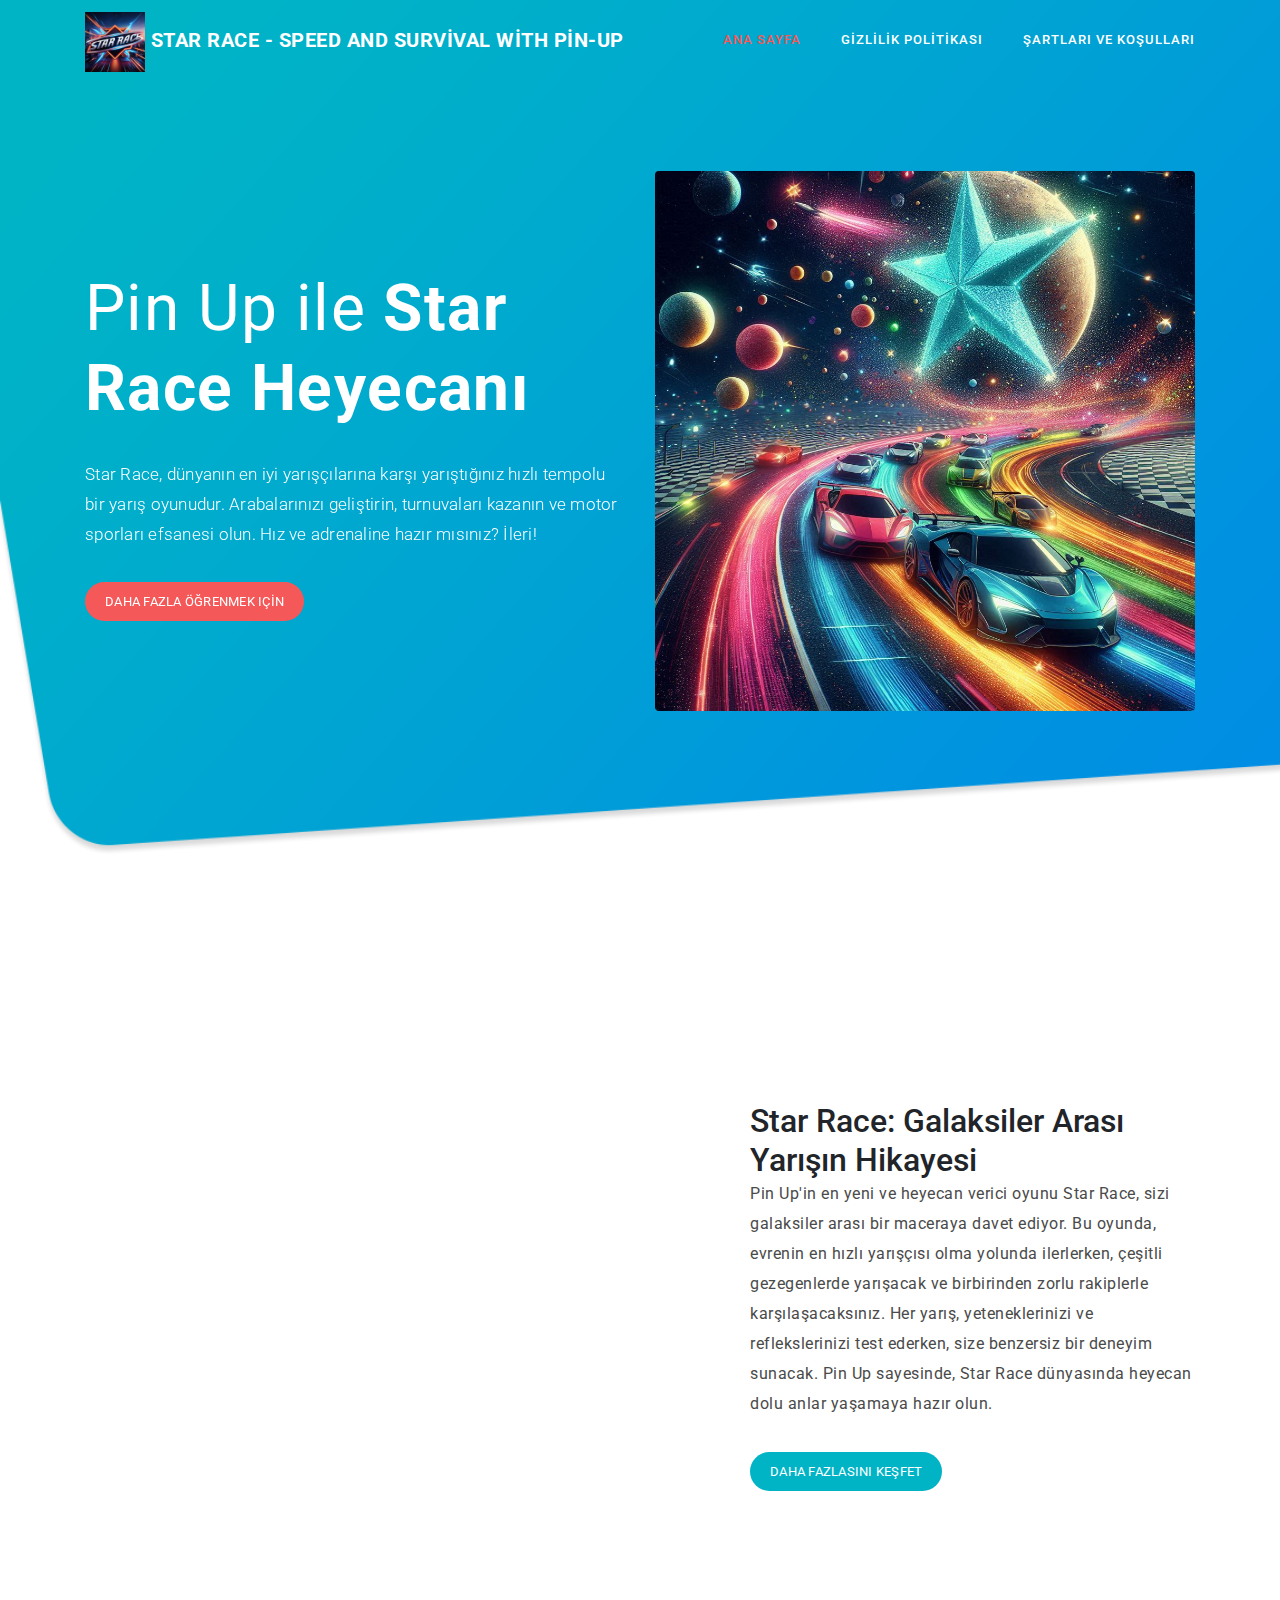
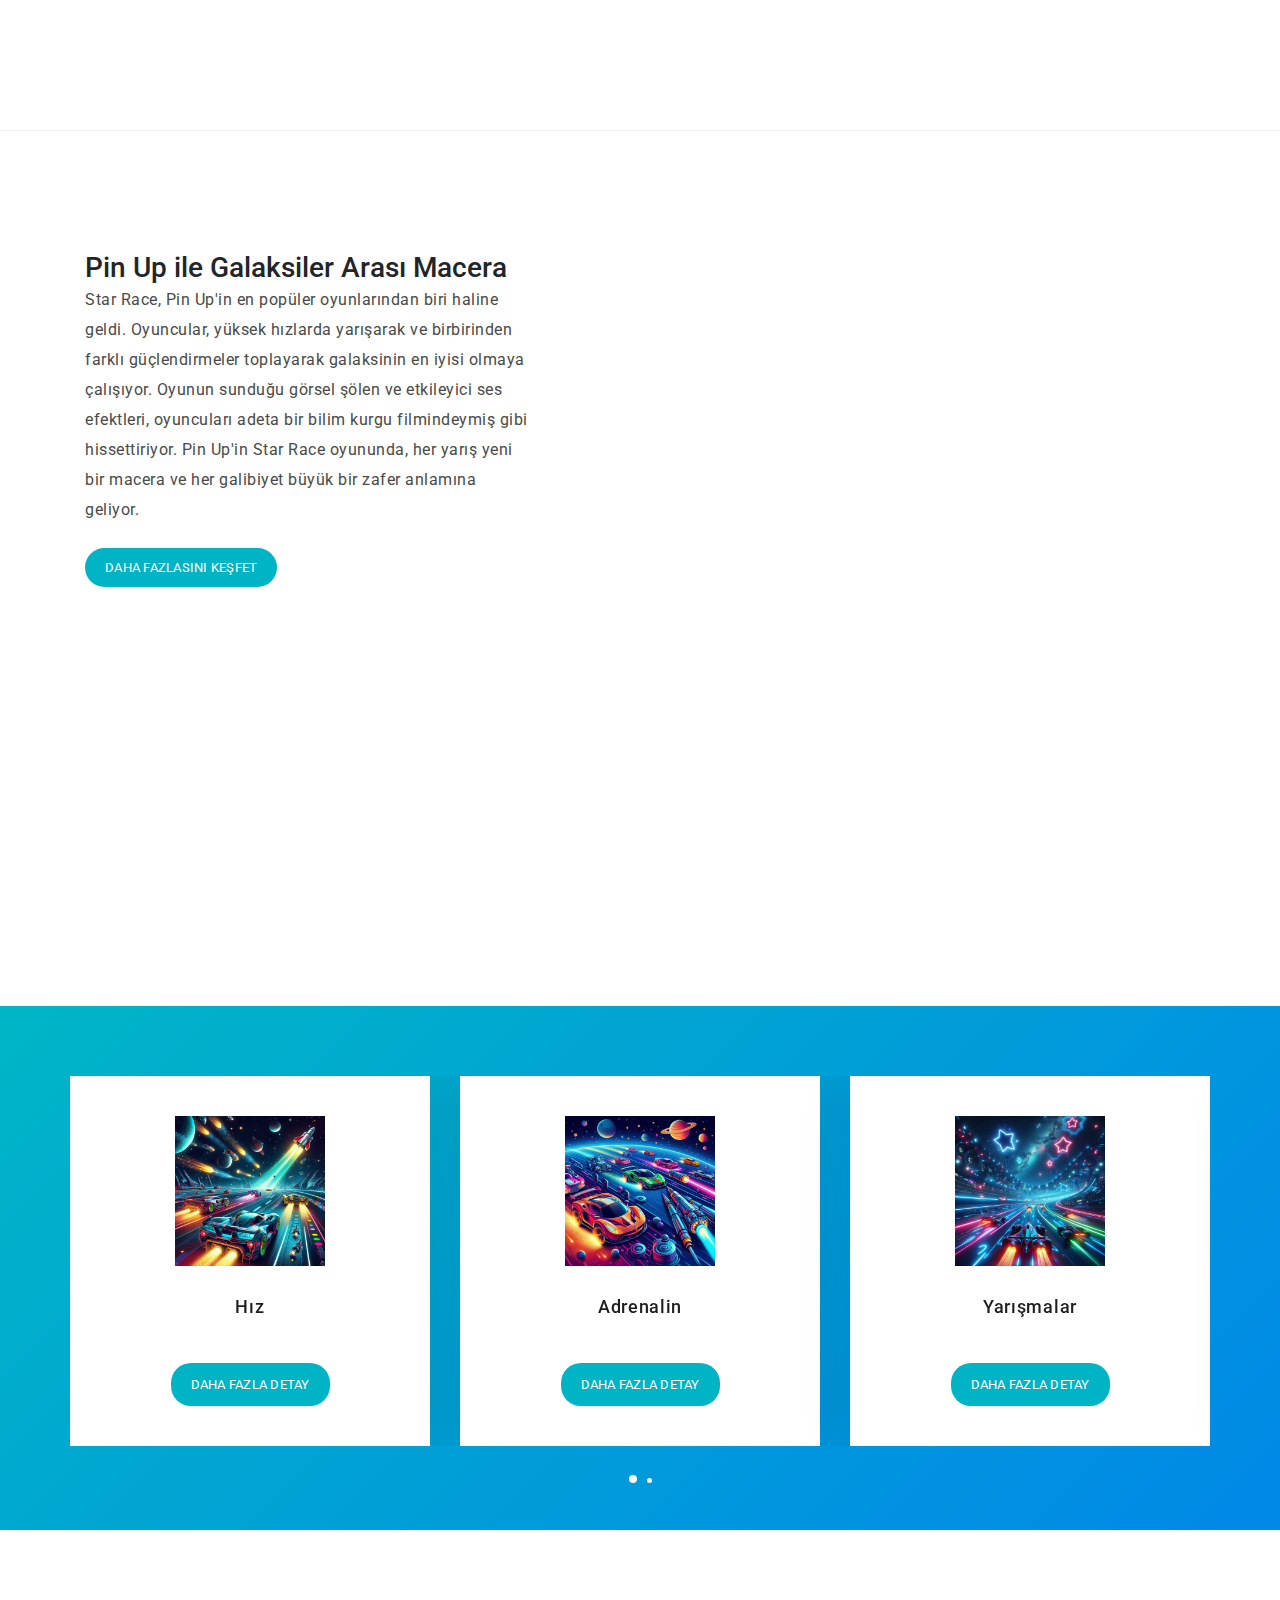
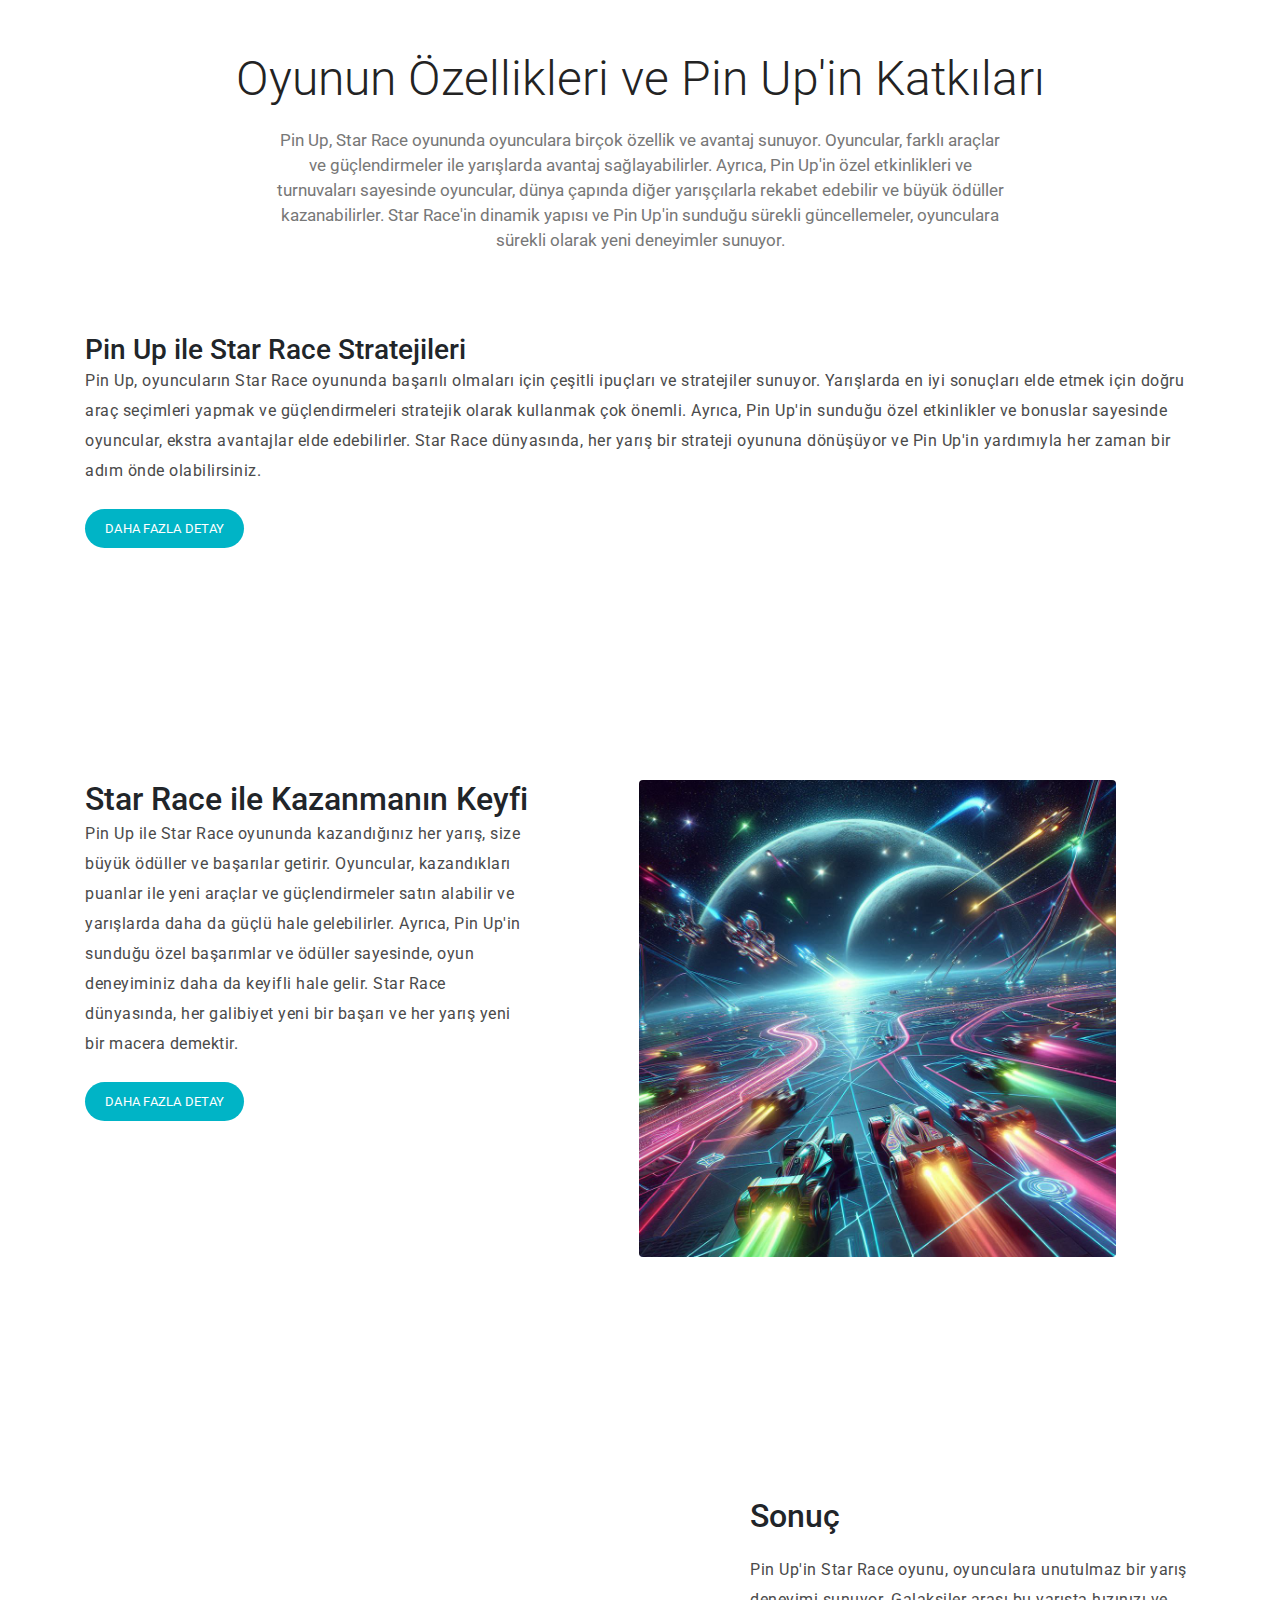
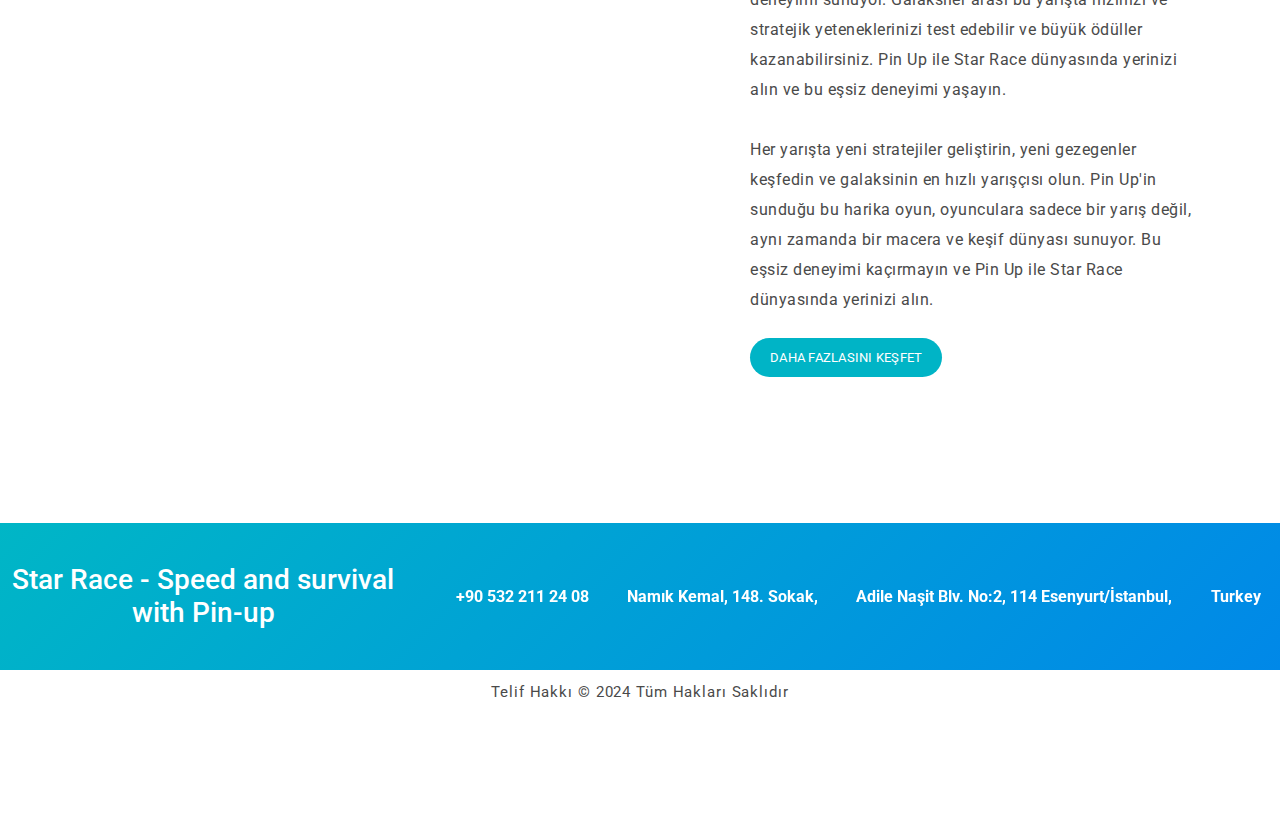
==== commit 36b99cb4: "edit" ====
--- a/index.html
+++ b/index.html
@@ -34,6 +34,7 @@
             <div class="col-12">
                 <nav class="main-nav">
                     <a href="index.html" class="logo">
+                        <img class="header-logo" src="assets/images/logo.jpg">
                         Star Race - Speed and survival with Pin-up
                     </a>
                     <ul class="nav">
@@ -54,14 +55,16 @@
                 <div class="left-text col-lg-6 col-md-6 col-sm-12 col-xs-12"
                      data-scroll-reveal="enter left move 30px over 0.6s after 0.4s">
                     <h1>Pin Up ile <strong>Star Race Heyecanı</strong></h1>
-                    <p>Lorem ipsum dolor sit amet, consectetur adipiscing elit,
-                        sed do eiusmod tempor incididunt ut labore</p>
-                    <a href="" class="main-button-slider">Daha fazlasını bul</a>
+                    <p>Star Race, dünyanın en iyi yarışçılarına karşı yarıştığınız hızlı tempolu bir yarış oyunudur.
+                        Arabalarınızı geliştirin, turnuvaları kazanın ve motor sporları efsanesi olun. Hız ve adrenaline
+                        hazır mısınız? İleri!</p>
+                    <a href="" class="main-button-slider">Daha Fazla Öğrenmek Için</a>
                 </div>
                 <div class="col-lg-6 col-md-6 col-sm-12 col-xs-12"
                      data-scroll-reveal="enter right move 30px over 0.6s after 0.4s">
-                    <img src="assets/images/startrack.jpeg" class="rounded img-fluid d-block mx-auto"
-                         alt="Star Race oyunu Pin Up" width="400">
+                    <img src="assets/images/st34534-sffgllvn-34of-fer3123456gfx.jpeg"
+                         class="rounded img-fluid d-block mx-auto"
+                         alt="Star Race oyunu Pin Up">
                 </div>
             </div>
         </div>
@@ -72,7 +75,8 @@
     <div class="container">
         <div class="row">
             <div class="col-lg-7 col-md-12 col-sm-12" data-scroll-reveal="enter left move 30px over 0.6s after 0.4s">
-                <img src="assets/images/track.jpeg" class="rounded img-fluid d-block mx-auto" alt="Star Race oyunu Pin Up">
+                <img src="assets/images/t332rwer-sdfwer-4ew2-2345gdfg.jpeg" class="rounded img-fluid d-block mx-auto"
+                     alt="Star Race oyunu Pin Up">
             </div>
             <div class="right-text col-lg-5 col-md-12 col-sm-12 mobile-top-fix">
                 <div class="left-heading">
@@ -108,33 +112,13 @@
                     görsel şölen ve etkileyici ses efektleri, oyuncuları adeta bir bilim kurgu filmindeymiş gibi
                     hissettiriyor. Pin Up'in Star Race oyununda, her yarış yeni bir macera ve her galibiyet büyük bir
                     zafer anlamına geliyor.</p>
-                <ul>
-                    <li>
-                        <div>
-                            <h6>Nulla ultricies risus quis risus</h6>
-                            <p>You can use this website template for commercial or non-commercial purposes.</p>
-                        </div>
-                    </li>
-                    <li>
-                        <div>
-                            <h6>Donec consequat commodo purus</h6>
-                            <p>You have no right to re-distribute this template as a downloadable ZIP file on any
-                                website.</p>
-                        </div>
-                    </li>
-                    <li>
-                        <div>
-                            <h6>Sed placerat sollicitudin mauris</h6>
-                            <p>If you have any question or comment, please
-                                <a rel="nofollow" href="">contact</a>
-                                us on TemplateMo.</p>
-                        </div>
-                    </li>
-                </ul>
+                <a href="" class="main-button">Daha fazlasını keşfet</a>
             </div>
             <div class="right-image col-lg-7 col-md-12 col-sm-12 mobile-bottom-fix-big"
                  data-scroll-reveal="enter right move 30px over 0.6s after 0.4s">
-                <img src="assets/images/trackrace.jpeg" class="rounded img-fluid d-block mx-auto" alt="Star Race oyunu Pin Up">
+                <img src="assets/images/st34534-sffgllvn-34of-fer3123456gfx.jpeg"
+                     class="rounded img-fluid d-block mx-auto"
+                     alt="Star Race oyunu Pin Up">
             </div>
         </div>
     </div>
@@ -146,39 +130,31 @@
             <div class="owl-carousel owl-theme">
                 <div class="item service-item">
                     <div class="icon">
-                        <img src="assets/images/logo.jpg" alt="Star Race oyunu Pin Up">
+                        <img src="assets/images/68ee3596-dad1-4240-97c7-98919fd7767a.jpeg" alt="Star Race oyunu Pin Up">
                     </div>
-                    <h5 class="service-title">First Box Service</h5>
-                    <p>Aenean vulputate massa sed neque consectetur, ac fringilla quam aliquet. Sed a enim nec eros
-                        tempor cursus at id libero.</p>
-                    <a href="#" class="main-button">Read More</a>
+                    <h3 class="service-title">Hız</h3>
+                    <a href="#" class="main-button">Daha fazla detay</a>
                 </div>
                 <div class="item service-item">
                     <div class="icon">
-                        <img src="assets/images/startrack.jpeg" alt="Star Race oyunu Pin Up">
+                        <img src="assets/images/0a3d1646-844d-42d9-b2d2-4b561bdd7acb.jpeg" alt="Star Race oyunu Pin Up">
                     </div>
-                    <h5 class="service-title">Second Box Title</h5>
-                    <p>Pellentesque vitae urna ut nisi viverra tristique quis at dolor. In non sodales dolor, id egestas
-                        quam. Aliquam erat volutpat. </p>
-                    <a href="#" class="main-button">Discover More</a>
+                    <h3 class="service-title">Adrenalin</h3>
+                    <a href="#" class="main-button">Daha fazla detay</a>
                 </div>
                 <div class="item service-item">
                     <div class="icon">
-                        <img src="assets/images/trackrace.jpeg" alt="Star Race oyunu Pin Up">
+                        <img src="assets/images/3a14f67c-4dd8-4718-aad1-8037b2571922.jpeg" alt="Star Race oyunu Pin Up">
                     </div>
-                    <h5 class="service-title">Third Title Box</h5>
-                    <p>Quisque finibus libero augue, in ultrices quam dictum id. Aliquam quis tellus sit amet urna
-                        tincidunt bibendum.</p>
-                    <a href="#" class="main-button">More Detail</a>
+                    <h3 class="service-title">Yarışmalar</h3>
+                    <a href="#" class="main-button">Daha fazla detay</a>
                 </div>
                 <div class="item service-item">
                     <div class="icon">
-                        <img src="assets/images/track.jpeg" alt="Star Race oyunu Pin Up">
+                        <img src="assets/images/9c14739c-7534-4a59-bf1d-f29da5df3569.jpeg" alt="Star Race oyunu Pin Up">
                     </div>
-                    <h5 class="service-title">Fourth Service Box</h5>
-                    <p>Fusce sollicitudin feugiat risus, tempus faucibus arcu blandit nec. Duis auctor dolor eu
-                        scelerisque vestibulum.</p>
-                    <a href="#" class="main-button">Read More</a>
+                    <h3 class="service-title">Zafer</h3>
+                    <a href="#" class="main-button">Daha fazla detay</a>
                 </div>
             </div>
         </div>
@@ -193,7 +169,7 @@
                     <h2>Oyunun Özellikleri ve Pin Up'in Katkıları</h2>
                 </div>
             </div>
-            <div class="offset-lg-3 col-lg-6">
+            <div class="offset-lg-2 col-lg-8">
                 <div class="section-heading">
                     <p>Pin Up, Star Race oyununda oyunculara birçok özellik ve avantaj sunuyor. Oyuncular, farklı
                         araçlar ve güçlendirmeler ile yarışlarda avantaj sağlayabilirler. Ayrıca, Pin Up'in özel
@@ -234,19 +210,25 @@
                     daha da güçlü hale gelebilirler. Ayrıca, Pin Up'in sunduğu özel başarımlar ve ödüller sayesinde,
                     oyun deneyiminiz daha da keyifli hale gelir. Star Race dünyasında, her galibiyet yeni bir başarı
                     ve her yarış yeni bir macera demektir.</p>
-            </div>
-            <div class="right-image col-lg-7 col-md-12 col-sm-12 mobile-bottom-fix-big" data-scroll-reveal="enter right move 30px over 0.6s after 0.4s" data-scroll-reveal-id="4" data-scroll-reveal-initialized="true" data-scroll-reveal-complete="true">
-                <img src="assets/images/logo.jpg" class="rounded img-fluid d-block mx-auto" alt="Star Race oyunu Pin Up">
-            </div>
-        </div>
-    </div>
-</section>
-
-<section class="section bottom-section" >
+                <a href="" class="main-button">Daha fazla detay</a>
+            </div>
+            <div class="right-image col-lg-7 col-md-12 col-sm-12 mobile-bottom-fix-big"
+                 data-scroll-reveal="enter right move 30px over 0.6s after 0.4s" data-scroll-reveal-id="4"
+                 data-scroll-reveal-initialized="true" data-scroll-reveal-complete="true">
+                <img src="assets/images/a77f9bb6-dd26-4ea5-bc7c-4a4b7e78f348.jpeg"
+                     class="rounded img-fluid d-block mx-auto"
+                     alt="Star Race oyunu Pin Up" width="75%">
+            </div>
+        </div>
+    </div>
+</section>
+
+<section class="section bottom-section" id="about4">
     <div class="container">
         <div class="row">
             <div class="col-lg-7 col-md-12 col-sm-12" data-scroll-reveal="enter left move 30px over 0.6s after 0.4s">
-                <img src="assets/images/startrack.jpeg" class="rounded img-fluid d-block mx-auto" alt="Star Race oyunu Pin Up">
+                <img src="assets/images/ff3ce53a-36dd-438f-be8d-ef075a247e87.jpeg" class="rounded img-fluid d-block"
+                     alt="Star Race oyunu Pin Up" width="75%">
             </div>
             <div class="right-text col-lg-5 col-md-12 col-sm-12 mobile-top-fix">
                 <div class="left-heading">
@@ -274,21 +256,22 @@
     </div>
 </section>
 
-<!-- ***** Contact Us Start ***** -->
-<section class="section" id="contact-us">
-    <div class="container-fluid">
-        <div class="row">
-            <div class="col-lg-12 col-md-6 col-sm-12">
-                <div id="map">
-                    <iframe src="https://www.google.com/maps/embed?pb=!1m18!1m12!1m3!1d582.4287006559211!2d28.681362672496395!3d41.0074584932085!2m3!1f0!2f0!3f0!3m2!1i1024!2i768!4f13.1!3m3!1m2!1s0x14caa0845526da3b%3A0x9e3d9af60a07512!2zWmFmZXIsIEFkaWxlIE5hxZ9pdCBCbHYuIE5vOjExNCwgMzQ1MTMgRXNlbnl1cnQvxLBzdGFuYnVsLCDQotGD0YDRhtC40Y8!5e0!3m2!1sru!2ses!4v1721340205406!5m2!1sru!2ses"
-                            width="100%" height="500px" frameborder="0" style="border:0" allowfullscreen></iframe>
-                </div>
-            </div>
-        </div>
-    </div>
-</section>
-
 <footer>
+    <div class="contact-field">
+        <div class="row">
+            <h3 class="col-lg-4 footer-logo">
+                <a href="index.html" target="_self" rel="home" aria-current="page">
+                    Star Race - Speed and survival with Pin-up
+                </a>
+            </h3>
+            <div class="col-lg-8 contact">
+            <p>+90 532 211 24 08</p>
+            <p>Namık Kemal, 148. Sokak,</p>
+            <p>Adile Naşit Blv. No:2, 114 Esenyurt/İstanbul,</p>
+            <p>Turkey</p>
+            </div>
+        </div>
+    </div>
     <div class="container">
         <div class="row">
             <div class="col-lg-12 col-md-12 col-sm-12">
--- a/assets/css/style.css
+++ b/assets/css/style.css
@@ -342,7 +342,7 @@
   font-size: 20px;
   font-weight: 700;
   text-transform: uppercase;
-  letter-spacing: 2px;
+  letter-spacing: 0.5px;
   float: left;
   -webkit-transition: all 0.3s ease 0s;
   -moz-transition: all 0.3s ease 0s;
@@ -603,6 +603,10 @@
   color: #f55858;
 }
 
+.header-logo {
+  width: 60px;
+}
+
 @media (max-width: 1200px) {
   .header-area .main-nav .nav li {
     padding-left: 12px;
@@ -614,6 +618,9 @@
 }
 
 @media (max-width: 991px) {
+  .header-area .main-nav .logo {
+    font-size: 12px;
+  }
   .header-area {
     padding: 0px 15px;
     height: 80px;
@@ -622,9 +629,6 @@
   }
   .header-area .container {
     padding: 0px;
-  }
-  .header-area .logo {
-    margin-left: 30px;
   }
   .header-area .menu-trigger {
     display: block !important;
@@ -855,16 +859,18 @@
   margin-bottom: 40px;
 }
 
-#about2 {
+#about2, #about3, #about4 {
   padding: 120px 0px;
 }
 
-#about2 .right-image {
+#about2 .right-image, #about3 .right-image, #about4 .right-image {
   align-self: center;
 }
 
 #about h5,
-#about2 h5 {
+#about2 h5,
+#about3 h5,
+#about4 h5 {
   font-size: 26px;
   font-weight: 700;
   color: #1e1e1e;
@@ -874,7 +880,9 @@
 }
 
 #about p,
-#about2 p {
+#about2 p,
+#about3 p,
+#about4 p {
   margin-bottom: 30px;
   font-size: 16px;
   line-height: 30px;
@@ -905,7 +913,7 @@
 */
 #services {
   position: relative;
-  padding: 120px 0px 90px 0px;
+  padding: 70px 0px 40px 0px;
   background: rgba(0, 136, 232, 1);
   background: -moz-linear-gradient(
     -45deg,
@@ -1025,7 +1033,7 @@
 }
 
 .owl-carousel .owl-dots {
-  margin-top: 60px;
+  margin-top: 20px;
   text-align: center;
   align-self: center;
 }
@@ -1212,7 +1220,27 @@
 }
 
 .contact-field {
-  background-color: rgba(250, 250, 250, 0.3);
+  background: linear-gradient(135deg, rgba(0, 136, 232, 1) 0%, rgba(0, 182, 198, 1) 0%, rgba(0, 136, 232, 1) 100%);
+}
+
+.contact-field a {
+  color: #fff;
+}
+
+.contact-field .contact{
+  display: flex;
+  justify-content: space-around;
+  align-items: center;
+}
+
+.contact p {
+  color: #fff;
+  font-size: 16px;
+  font-weight: 700;
+}
+
+.footer-logo {
+  padding: 40px 20px;
 }
 
 .contact-form {
@@ -1371,6 +1399,10 @@
     text-align: center;
     margin-top: 15px;
   }
+  .contact-field .contact {
+    display: block;
+    margin-bottom: 20px;
+  }
 }
 
 /* 
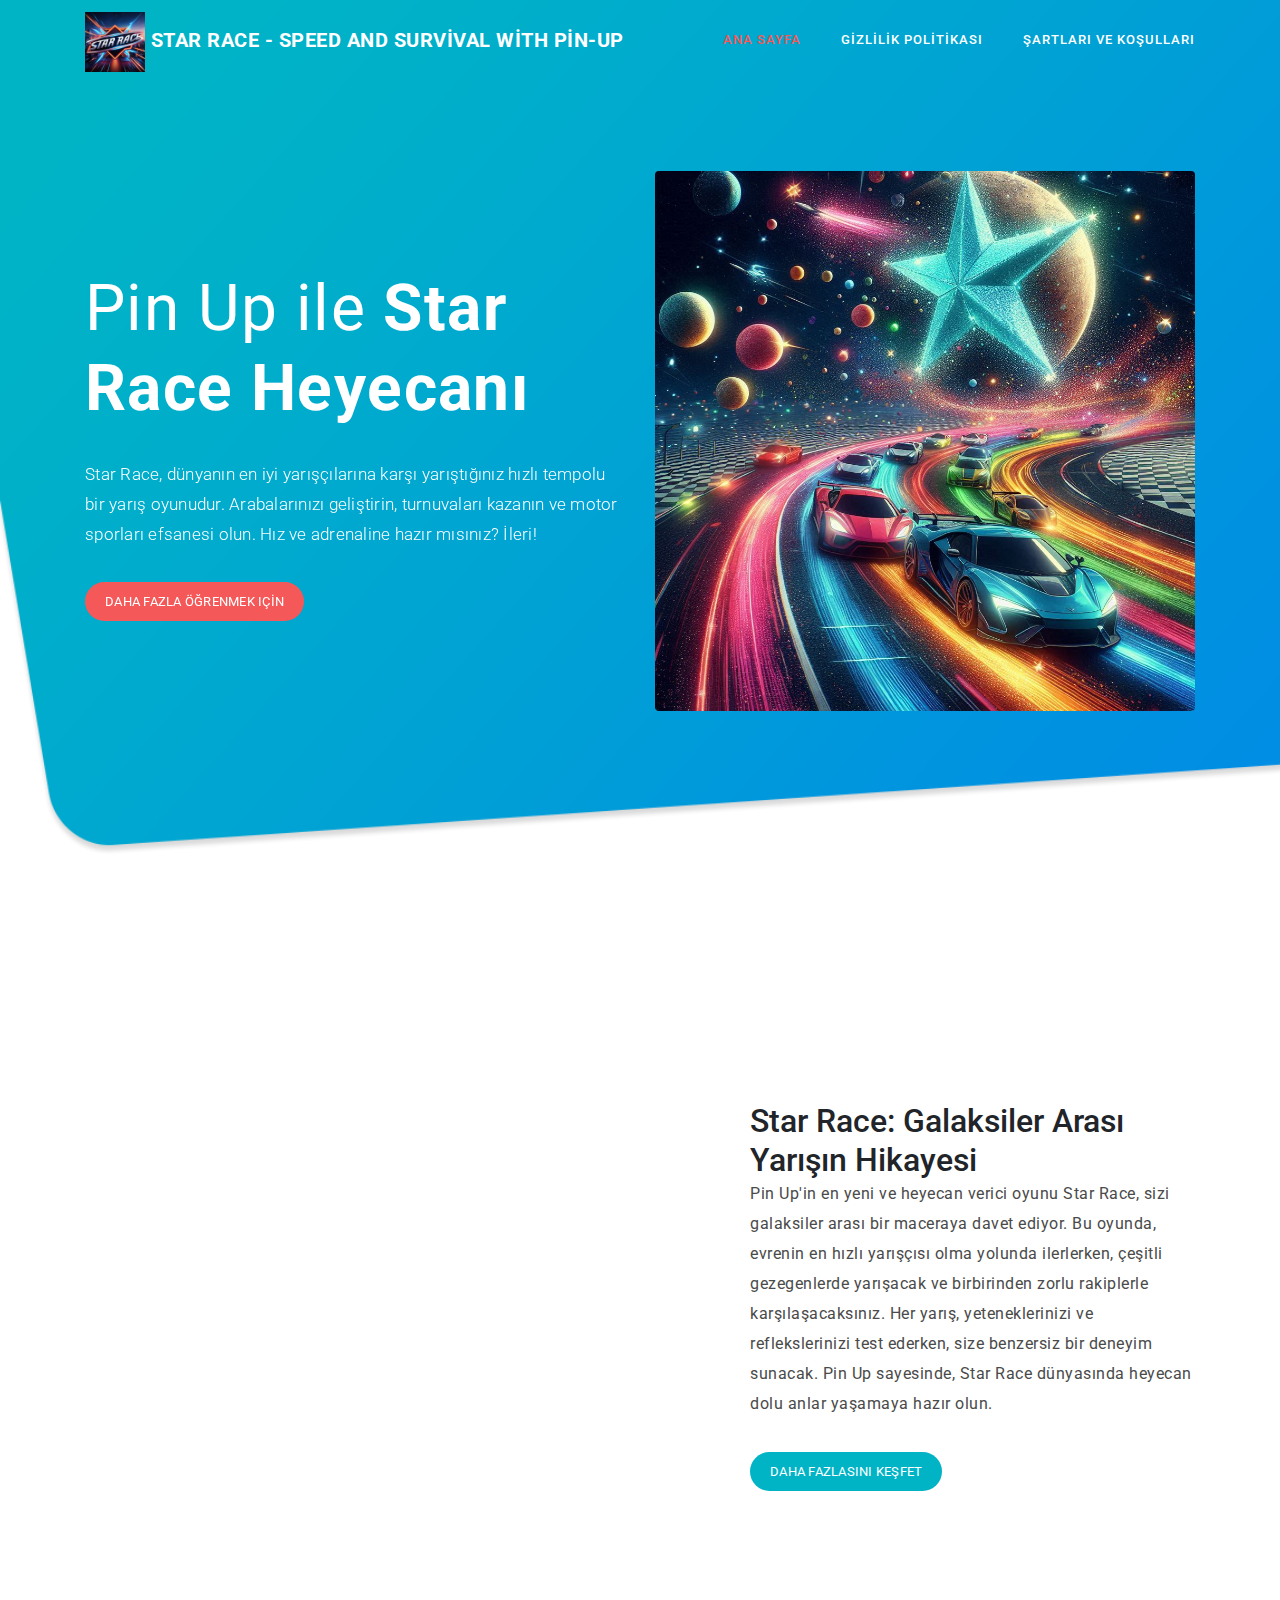
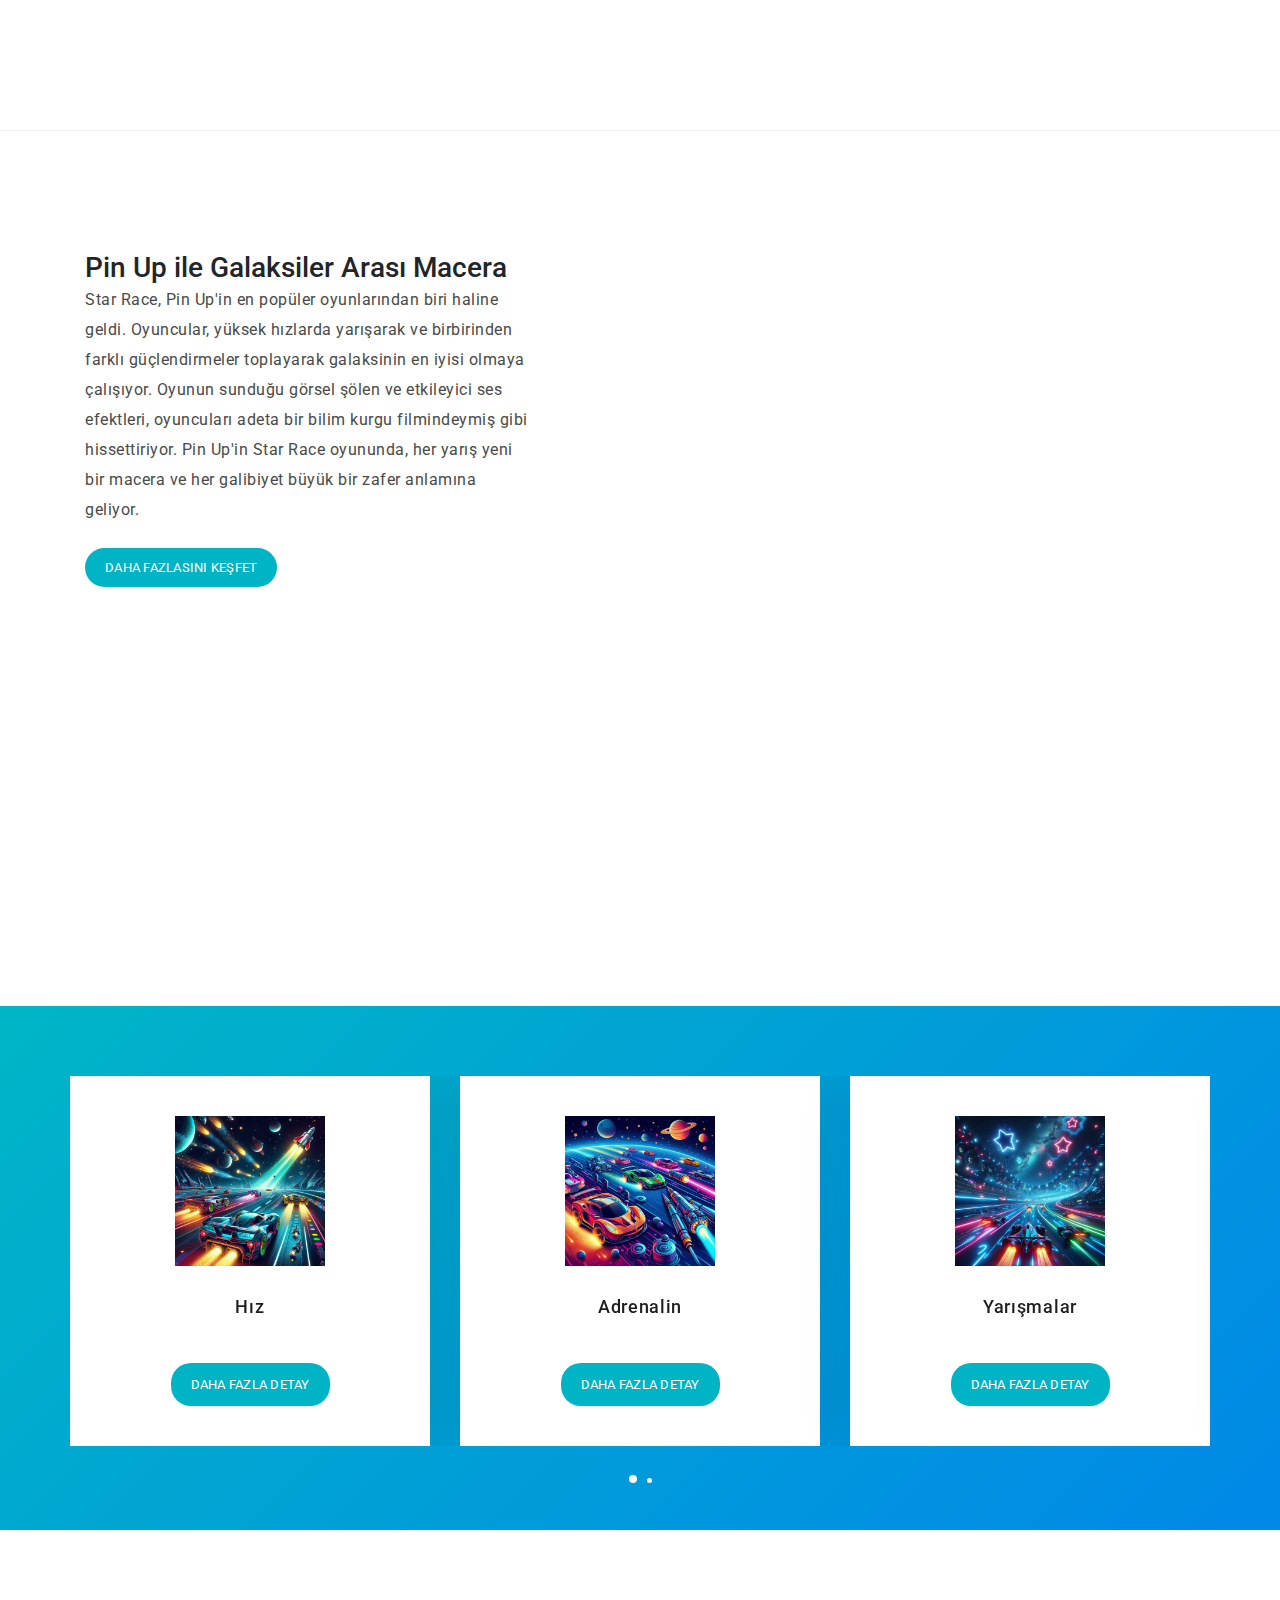
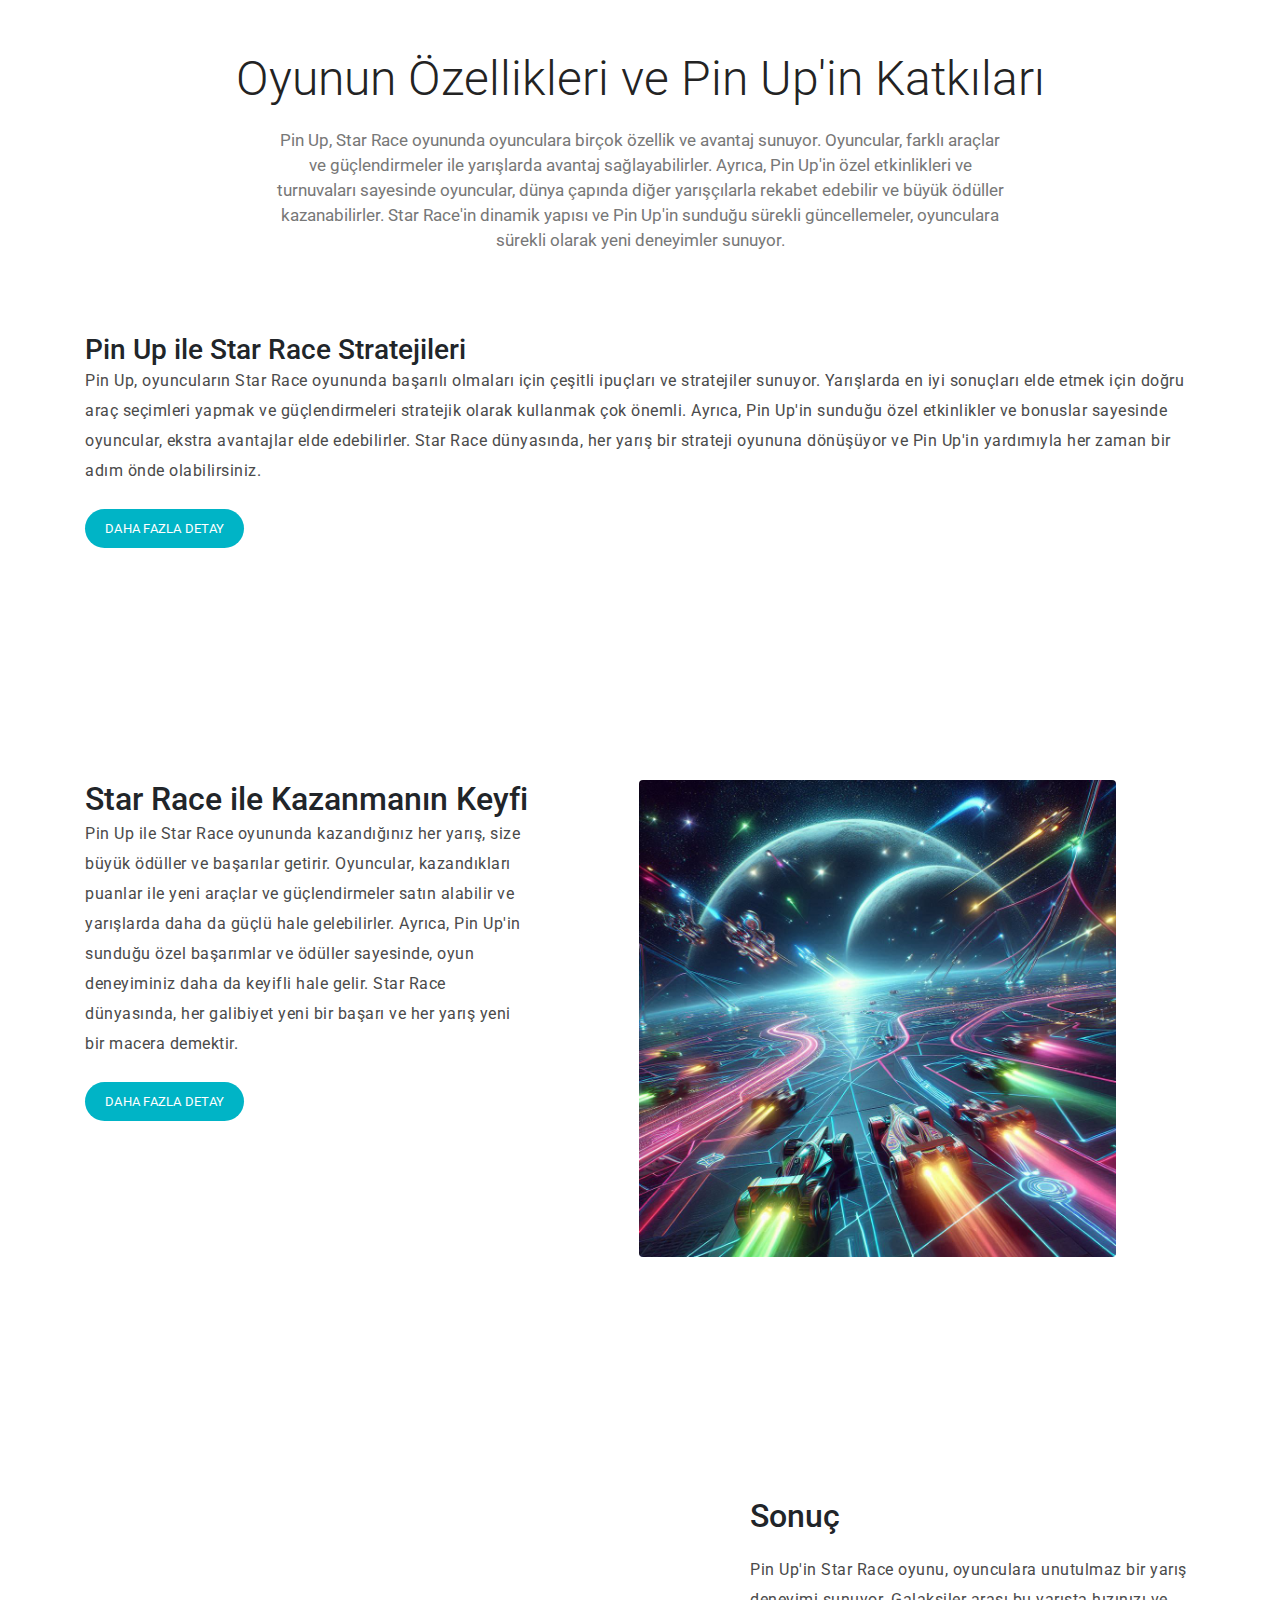
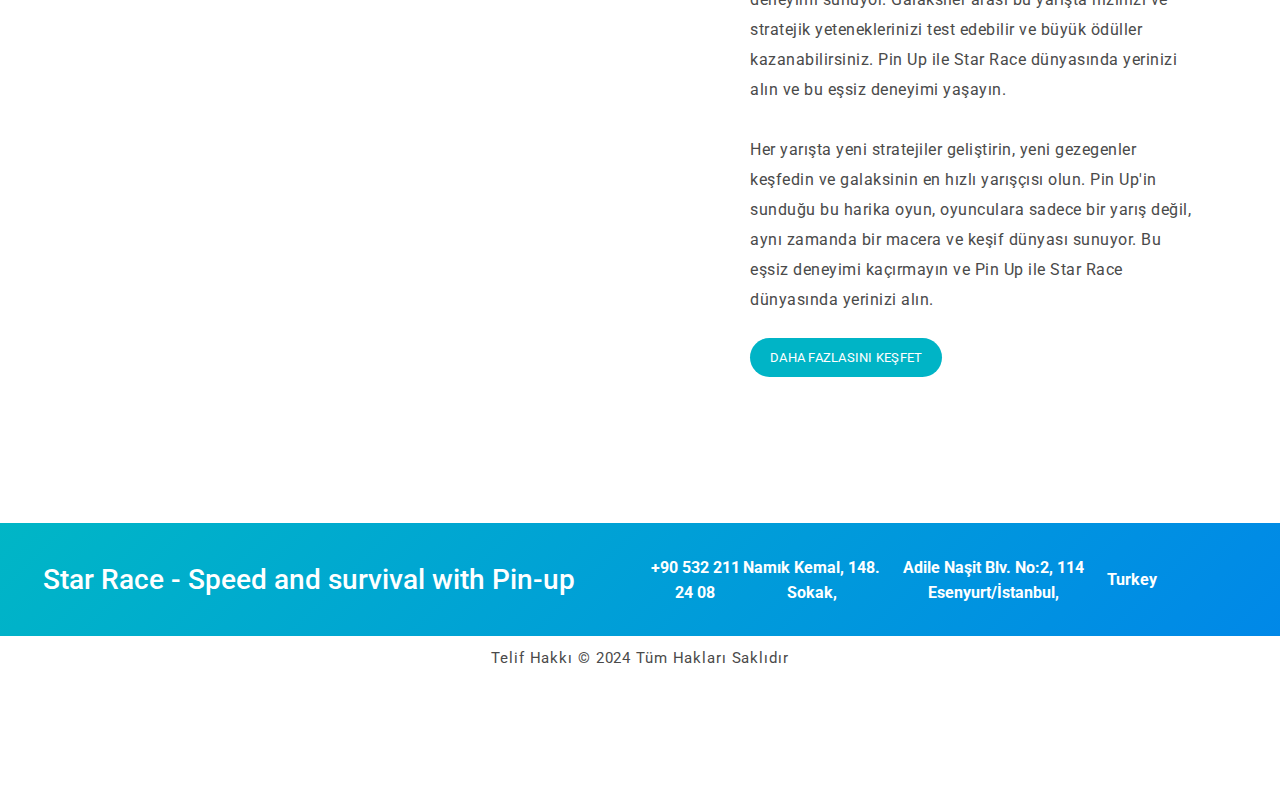
==== commit 6485a156: "edit" ====
--- a/index.html
+++ b/index.html
@@ -42,6 +42,9 @@
                         <li class="scroll-to-section"><a href="policy.html">Gizlilik Politikası</a></li>
                         <li class="scroll-to-section"><a href="terms.html">Şartları ve Koşulları</a></li>
                     </ul>
+                    <a class='menu-trigger'>
+                        <span>Menu</span>
+                    </a>
                 </nav>
             </div>
         </div>
@@ -259,12 +262,12 @@
 <footer>
     <div class="contact-field">
         <div class="row">
-            <h3 class="col-lg-4 footer-logo">
+            <h3 class="col-lg-6 footer-logo">
                 <a href="index.html" target="_self" rel="home" aria-current="page">
                     Star Race - Speed and survival with Pin-up
                 </a>
             </h3>
-            <div class="col-lg-8 contact">
+            <div class="col-lg-5 contact">
             <p>+90 532 211 24 08</p>
             <p>Namık Kemal, 148. Sokak,</p>
             <p>Adile Naşit Blv. No:2, 114 Esenyurt/İstanbul,</p>
--- a/assets/css/style.css
+++ b/assets/css/style.css
@@ -24,7 +24,8 @@
 --------------------------------------------- 
 */
 @import url("https://fonts.googleapis.com/css?family=Roboto:100,300,400,500,700,900");
-/* 
+
+/*
 ---------------------------------------------
 reset
 --------------------------------------------- 
@@ -196,13 +197,16 @@
   body {
     overflow-x: hidden;
   }
+
   .mobile-top-fix {
     margin-top: 30px;
     margin-bottom: 0px;
   }
+
   .mobile-bottom-fix {
     margin-bottom: 30px;
   }
+
   .mobile-bottom-fix-big {
     margin-bottom: 60px;
   }
@@ -282,10 +286,12 @@
 .bottom-section h2 {
   margin-bottom: 20px;
 }
+
 .bottom-section p {
   margin-bottom: 10px;
 }
-/* 
+
+/*
 ---------------------------------------------
 header
 --------------------------------------------- 
@@ -422,7 +428,7 @@
   visibility: hidden;
   z-index: -1;
   transition: all 0.3s ease-in-out 0s, visibility 0s linear 0.3s,
-    z-index 0s linear 0.01s;
+  z-index 0s linear 0.01s;
 }
 
 .header-area .main-nav .nav li.submenu ul li {
@@ -489,7 +495,7 @@
   height: 40px;
   text-indent: -9999em;
   z-index: 99;
-  right: 40px;
+  right: 15px;
   display: none;
 }
 
@@ -612,6 +618,7 @@
     padding-left: 12px;
     padding-right: 12px;
   }
+
   .header-area .main-nav:before {
     display: none;
   }
@@ -621,21 +628,26 @@
   .header-area .main-nav .logo {
     font-size: 12px;
   }
+
   .header-area {
     padding: 0px 15px;
     height: 80px;
     box-shadow: none;
     text-align: center;
   }
+
   .header-area .container {
     padding: 0px;
   }
+
   .header-area .menu-trigger {
     display: block !important;
   }
+
   .header-area .main-nav {
     overflow: hidden;
   }
+
   .header-area .main-nav .nav {
     float: none;
     width: 100%;
@@ -647,9 +659,11 @@
     transition: all 0s ease 0s;
     margin-left: 0px;
   }
+
   .header-area .main-nav .nav li:first-child {
     border-top: 1px solid #eee;
   }
+
   .header-area .main-nav .nav li {
     width: 100%;
     background: #fff;
@@ -657,6 +671,7 @@
     padding-left: 0px !important;
     padding-right: 0px !important;
   }
+
   .header-area .main-nav .nav li a {
     height: 50px !important;
     line-height: 50px !important;
@@ -665,13 +680,16 @@
     background: #fff !important;
     color: #3b566e !important;
   }
+
   .header-area .main-nav .nav li a:hover {
     background: #eee !important;
   }
+
   .header-area .main-nav .nav > li > a:hover,
   .header-area .main-nav .nav .submenu > ul > li > a:hover {
     color: #f55858;
   }
+
   .header-area .main-nav .nav li.submenu ul {
     position: relative;
     visibility: inherit;
@@ -684,22 +702,27 @@
     box-shadow: none;
     height: 0px;
   }
+
   .header-area .main-nav .nav li.submenu ul li a {
     font-size: 12px;
     font-weight: 400;
   }
+
   .header-area .main-nav .nav li.submenu ul li a:hover:before {
     width: 0px;
   }
+
   .header-area .main-nav .nav li.submenu ul.active {
     height: auto !important;
   }
+
   .header-area .main-nav .nav li.submenu:after {
     color: #3b566e;
     right: 25px;
     font-size: 14px;
     top: 15px;
   }
+
   .header-area .main-nav .nav li.submenu:hover ul,
   .header-area .main-nav .nav li.submenu:focus ul {
     height: 0px;
@@ -724,10 +747,10 @@
   justify-content: center;
   background-image: url(../images/banner-bg.png);
   background-repeat: no-repeat;
-/*
-TRY IT ... with or without CENTER CENTER
-  background-position: center center; 
-*/
+  /*
+  TRY IT ... with or without CENTER CENTER
+    background-position: center center;
+  */
   background-size: cover;
   width: 100%;
   height: 105vh;
@@ -770,15 +793,18 @@
     top: 55% !important;
     transform: perspective(1px) translateY(-60%) !important;
   }
+
   .welcome-area .header-text h1 {
     font-size: 36px;
     line-height: 50px;
     color: #fff;
     margin-bottom: 15px;
   }
+
   .welcome-area .header-text h1 span {
     color: #fff;
   }
+
   .welcome-area .header-text p {
     color: #fff;
     margin-bottom: 30px;
@@ -790,11 +816,13 @@
     top: 55% !important;
     transform: perspective(1px) translateY(-60%) !important;
   }
+
   .welcome-area .header-text h1 {
     font-size: 36px;
     line-height: 50px;
     margin-bottom: 15px;
   }
+
   .welcome-area .header-text p {
     margin-bottom: 30px;
   }
@@ -804,23 +832,28 @@
   .welcome-area {
     margin-bottom: 100px;
   }
+
   .welcome-area .header-text {
     top: 55% !important;
     transform: perspective(1px) translateY(-50%) !important;
     text-align: center;
   }
+
   .welcome-area .header-text .buttons {
     display: none;
   }
+
   .welcome-area .header-text h1 {
     font-weight: 600;
     font-size: 24px !important;
     line-height: 30px !important;
     margin-bottom: 20px !important;
   }
+
   .welcome-area .header-text h1 span {
     color: #fff;
   }
+
   .welcome-area .header-text p {
     text-align: center;
     color: #fff;
@@ -828,6 +861,7 @@
     line-height: 22px;
     margin-bottom: 40px;
   }
+
   .welcome-area .header-text img {
     width: 80%;
     margin-top: 20px;
@@ -916,43 +950,43 @@
   padding: 70px 0px 40px 0px;
   background: rgba(0, 136, 232, 1);
   background: -moz-linear-gradient(
-    -45deg,
-    rgba(0, 136, 232, 1) 0%,
-    rgba(0, 182, 198, 1) 0%,
-    rgba(0, 136, 232, 1) 100%
+          -45deg,
+          rgba(0, 136, 232, 1) 0%,
+          rgba(0, 182, 198, 1) 0%,
+          rgba(0, 136, 232, 1) 100%
   );
   background: -webkit-gradient(
-    left top,
-    right bottom,
-    color-stop(0%, rgba(0, 136, 232, 1)),
-    color-stop(0%, rgba(0, 182, 198, 1)),
-    color-stop(100%, rgba(0, 136, 232, 1))
+          left top,
+          right bottom,
+          color-stop(0%, rgba(0, 136, 232, 1)),
+          color-stop(0%, rgba(0, 182, 198, 1)),
+          color-stop(100%, rgba(0, 136, 232, 1))
   );
   background: -webkit-linear-gradient(
-    -45deg,
-    rgba(0, 136, 232, 1) 0%,
-    rgba(0, 182, 198, 1) 0%,
-    rgba(0, 136, 232, 1) 100%
+          -45deg,
+          rgba(0, 136, 232, 1) 0%,
+          rgba(0, 182, 198, 1) 0%,
+          rgba(0, 136, 232, 1) 100%
   );
   background: -o-linear-gradient(
-    -45deg,
-    rgba(0, 136, 232, 1) 0%,
-    rgba(0, 182, 198, 1) 0%,
-    rgba(0, 136, 232, 1) 100%
+          -45deg,
+          rgba(0, 136, 232, 1) 0%,
+          rgba(0, 182, 198, 1) 0%,
+          rgba(0, 136, 232, 1) 100%
   );
   background: -ms-linear-gradient(
-    -45deg,
-    rgba(0, 136, 232, 1) 0%,
-    rgba(0, 182, 198, 1) 0%,
-    rgba(0, 136, 232, 1) 100%
+          -45deg,
+          rgba(0, 136, 232, 1) 0%,
+          rgba(0, 182, 198, 1) 0%,
+          rgba(0, 136, 232, 1) 100%
   );
   background: linear-gradient(
-    135deg,
-    rgba(0, 136, 232, 1) 0%,
-    rgba(0, 182, 198, 1) 0%,
-    rgba(0, 136, 232, 1) 100%
+          135deg,
+          rgba(0, 136, 232, 1) 0%,
+          rgba(0, 182, 198, 1) 0%,
+          rgba(0, 136, 232, 1) 100%
   );
-  filter: progid:DXImageTransform.Microsoft.gradient( startColorstr='#0088e8', endColorstr='#0088e8', GradientType=1 );
+  filter: progid:DXImageTransform.Microsoft.gradient(startColorstr='#0088e8', endColorstr='#0088e8', GradientType=1);
 }
 
 .service-item {
@@ -1147,6 +1181,7 @@
 .accordions {
   background-color: #f7f7f7;
 }
+
 .accordion-head {
   padding: 20px;
   font-size: 20px;
@@ -1154,29 +1189,35 @@
   transition: color 200ms ease-in-out;
   border-bottom: 1px solid #fff;
 }
+
 @media screen and (min-width: 768px) {
   .accordion-head {
     padding: 1rem;
     font-size: 1.2rem;
   }
 }
+
 .accordion-head .icon {
   float: right;
   transition: transform 200ms ease-in-out;
 }
+
 .accordion-head.is-open {
   color: #0088e8;
   border-bottom: none;
 }
+
 .accordion-head.is-open .icon {
   transform: rotate(45deg);
 }
+
 .accordion-body {
   overflow: hidden;
   height: 0;
   transition: height 300ms ease-in-out;
   border-bottom: 1px solid #fff;
 }
+
 .accordion-body > .content {
   padding: 20px;
   padding-top: 0;
@@ -1227,7 +1268,11 @@
   color: #fff;
 }
 
-.contact-field .contact{
+.contact-field .row {
+  margin-right: 0;
+}
+
+.contact-field .contact {
   display: flex;
   justify-content: space-around;
   align-items: center;
@@ -1247,43 +1292,43 @@
   padding: 100px;
   background: rgba(0, 136, 232, 1);
   background: -moz-linear-gradient(
-    -45deg,
-    rgba(0, 136, 232, 1) 0%,
-    rgba(0, 182, 198, 1) 0%,
-    rgba(0, 136, 232, 1) 100%
+          -45deg,
+          rgba(0, 136, 232, 1) 0%,
+          rgba(0, 182, 198, 1) 0%,
+          rgba(0, 136, 232, 1) 100%
   );
   background: -webkit-gradient(
-    left top,
-    right bottom,
-    color-stop(0%, rgba(0, 136, 232, 1)),
-    color-stop(0%, rgba(0, 182, 198, 1)),
-    color-stop(100%, rgba(0, 136, 232, 1))
+          left top,
+          right bottom,
+          color-stop(0%, rgba(0, 136, 232, 1)),
+          color-stop(0%, rgba(0, 182, 198, 1)),
+          color-stop(100%, rgba(0, 136, 232, 1))
   );
   background: -webkit-linear-gradient(
-    -45deg,
-    rgba(0, 136, 232, 1) 0%,
-    rgba(0, 182, 198, 1) 0%,
-    rgba(0, 136, 232, 1) 100%
+          -45deg,
+          rgba(0, 136, 232, 1) 0%,
+          rgba(0, 182, 198, 1) 0%,
+          rgba(0, 136, 232, 1) 100%
   );
   background: -o-linear-gradient(
-    -45deg,
-    rgba(0, 136, 232, 1) 0%,
-    rgba(0, 182, 198, 1) 0%,
-    rgba(0, 136, 232, 1) 100%
+          -45deg,
+          rgba(0, 136, 232, 1) 0%,
+          rgba(0, 182, 198, 1) 0%,
+          rgba(0, 136, 232, 1) 100%
   );
   background: -ms-linear-gradient(
-    -45deg,
-    rgba(0, 136, 232, 1) 0%,
-    rgba(0, 182, 198, 1) 0%,
-    rgba(0, 136, 232, 1) 100%
+          -45deg,
+          rgba(0, 136, 232, 1) 0%,
+          rgba(0, 182, 198, 1) 0%,
+          rgba(0, 136, 232, 1) 100%
   );
   background: linear-gradient(
-    135deg,
-    rgba(0, 136, 232, 1) 0%,
-    rgba(0, 182, 198, 1) 0%,
-    rgba(0, 136, 232, 1) 100%
+          135deg,
+          rgba(0, 136, 232, 1) 0%,
+          rgba(0, 182, 198, 1) 0%,
+          rgba(0, 136, 232, 1) 100%
   );
-  filter: progid:DXImageTransform.Microsoft.gradient( startColorstr='#0088e8', endColorstr='#0088e8', GradientType=1 );
+  filter: progid:DXImageTransform.Microsoft.gradient(startColorstr='#0088e8', endColorstr='#0088e8', GradientType=1);
 }
 
 @media (max-width: 765px) {
@@ -1336,11 +1381,33 @@
 
 .legal-content {
   margin-top: 150px;
-}
+  font-size: 16px;
+  color: #111;
+  line-height: 25px;
+}
+
 .legal-bg {
   background-image: url(../images/banner-bg.png);
 }
-/* 
+
+.legal-content h1 {
+  margin-bottom: 30px;
+  margin-top: 30px;
+}
+
+.legal-content h2 {
+  margin-bottom: 20px;
+  margin-top: 20px;
+  font-weight: 700;
+}
+
+.legal-content p {
+  margin-bottom: 10px;
+  font-size: 16px;
+  color: #111;
+}
+
+/*
 ---------------------------------------------
 footer
 --------------------------------------------- 
@@ -1395,10 +1462,12 @@
   footer .copyright {
     text-align: center;
   }
+
   footer .social {
     text-align: center;
     margin-top: 15px;
   }
+
   .contact-field .contact {
     display: block;
     margin-bottom: 20px;
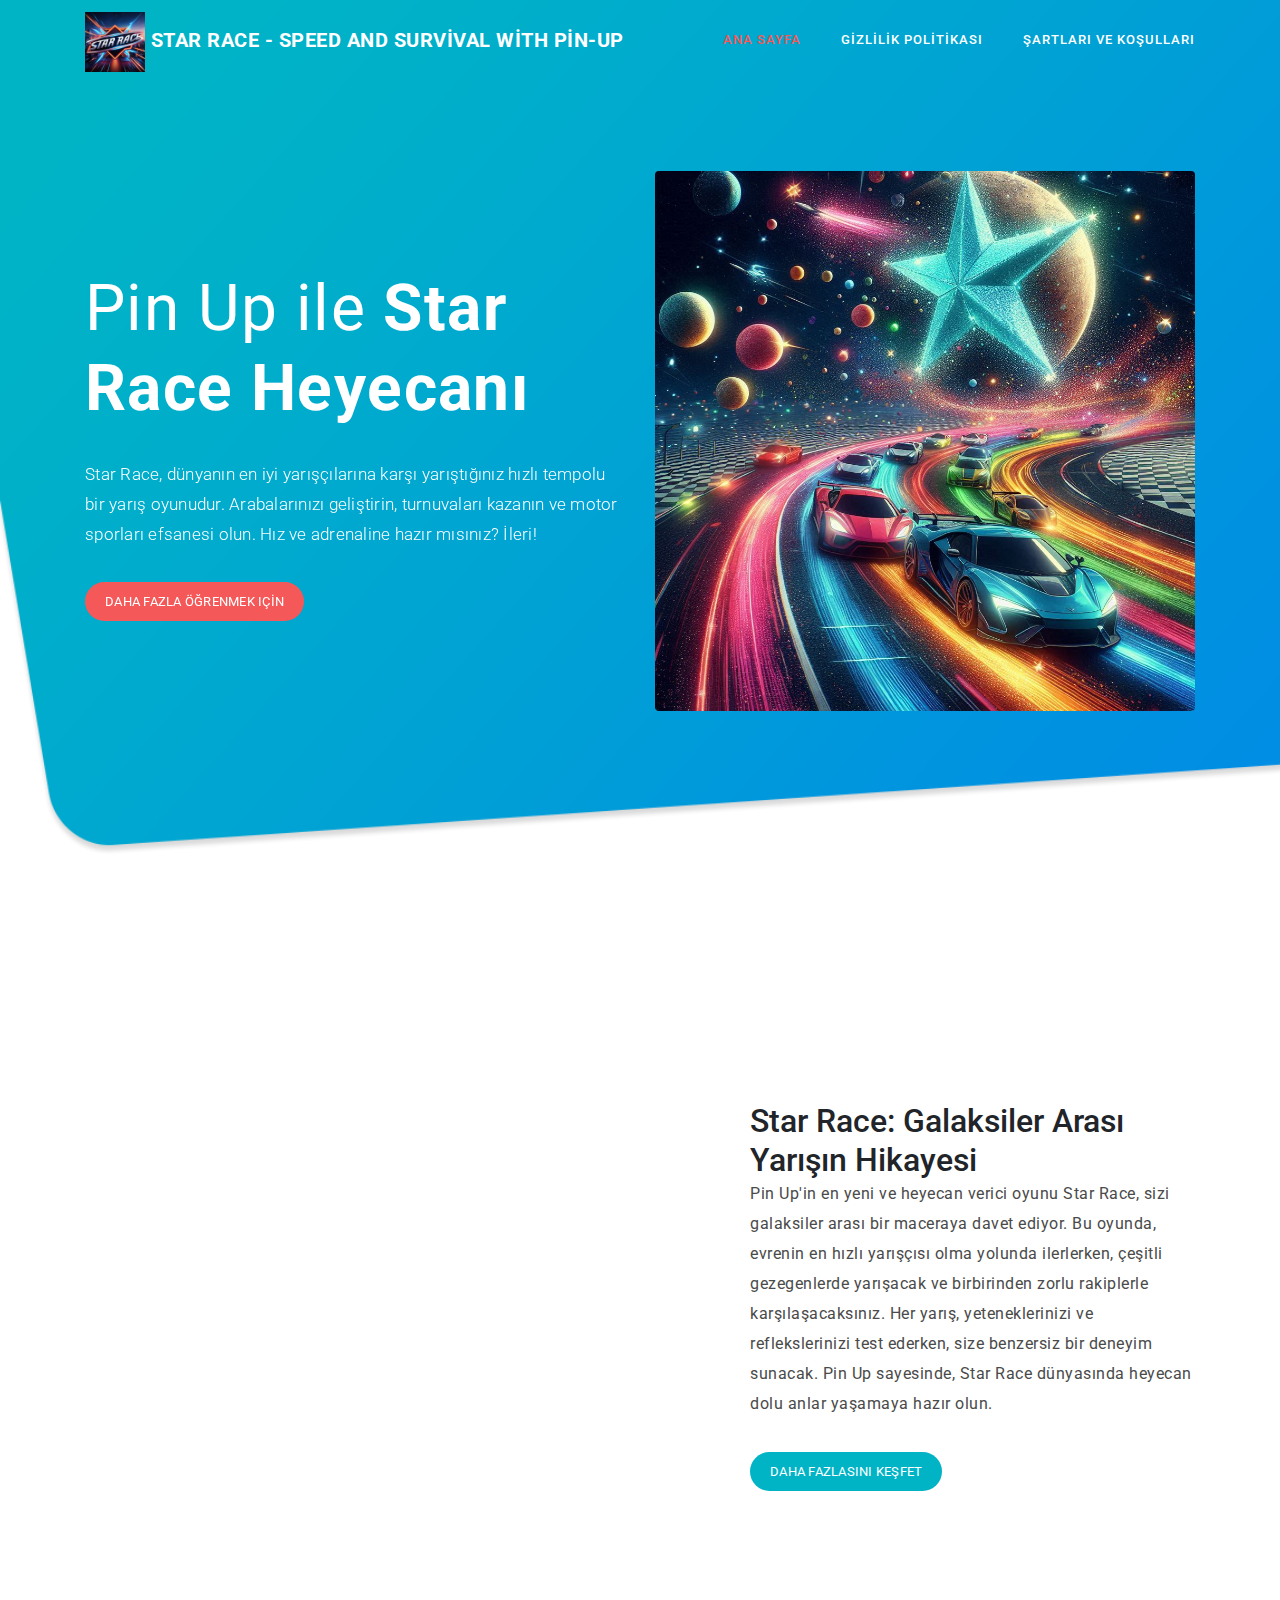
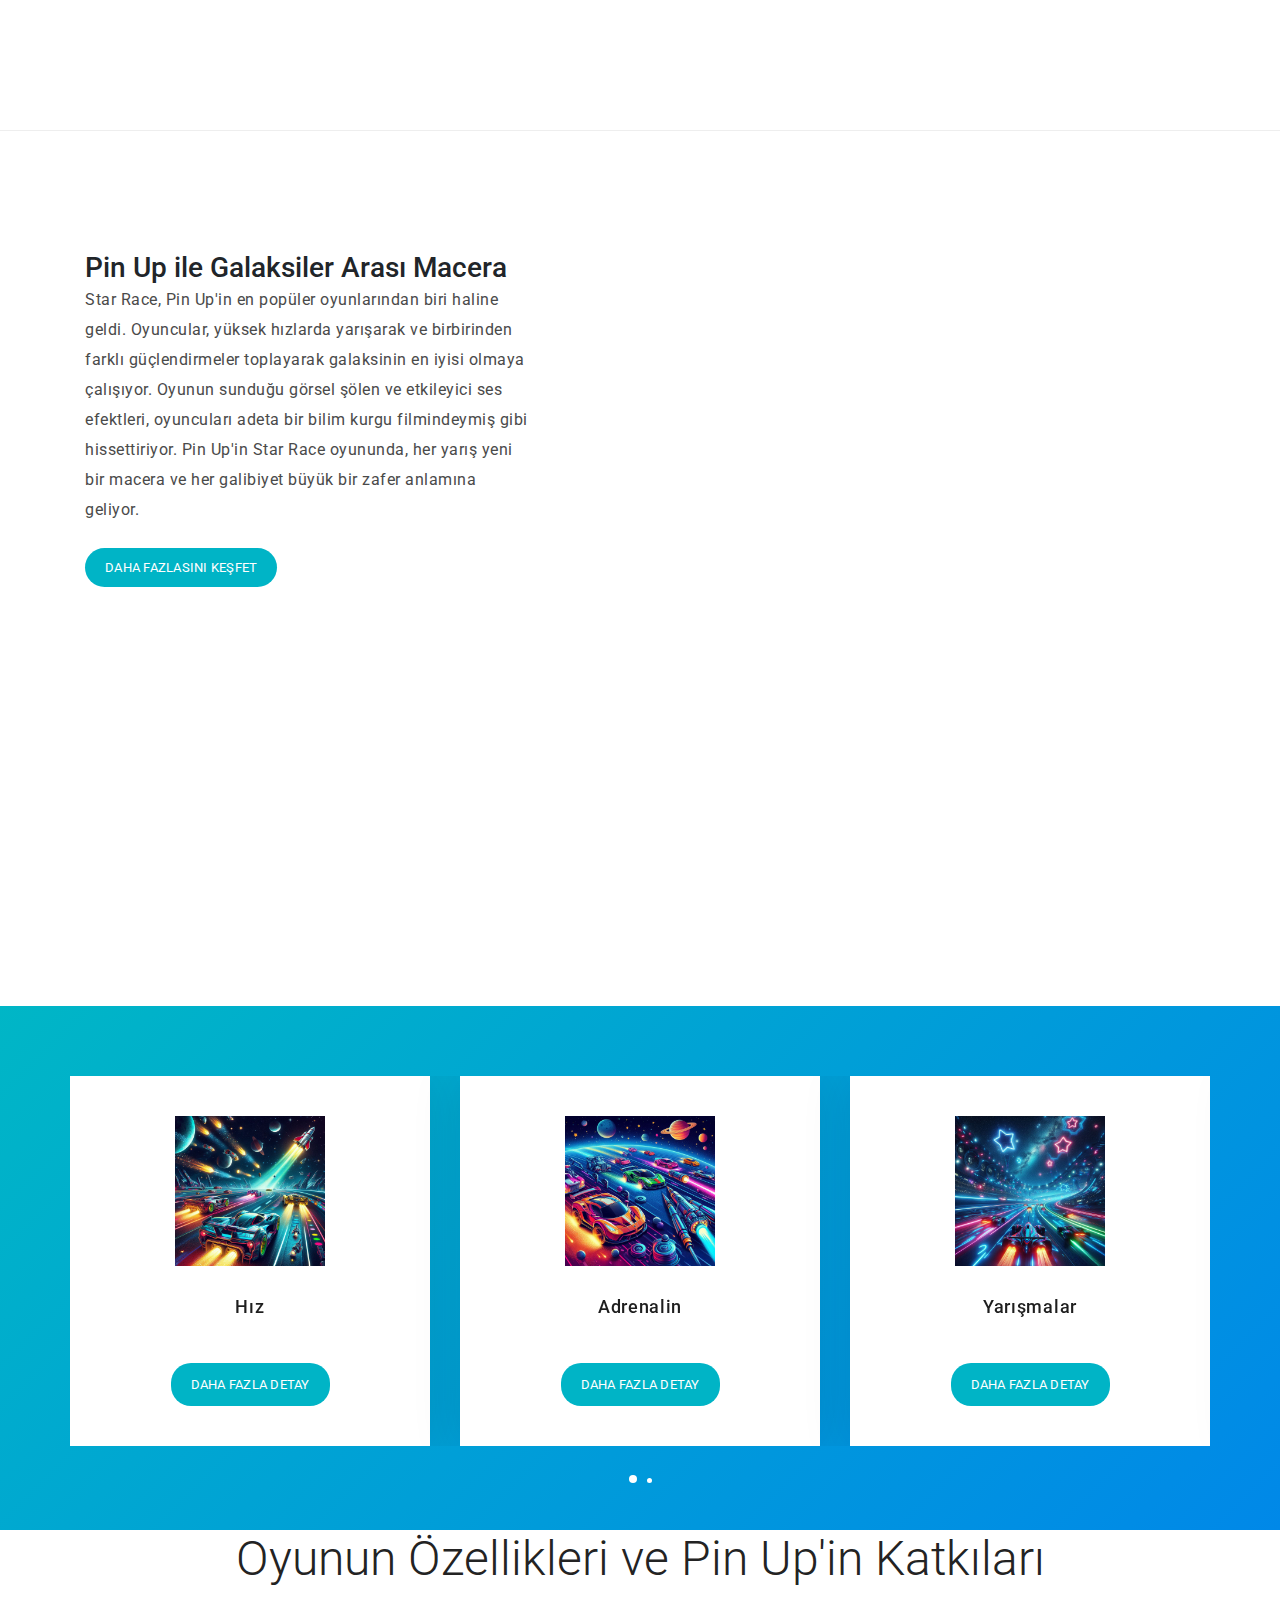
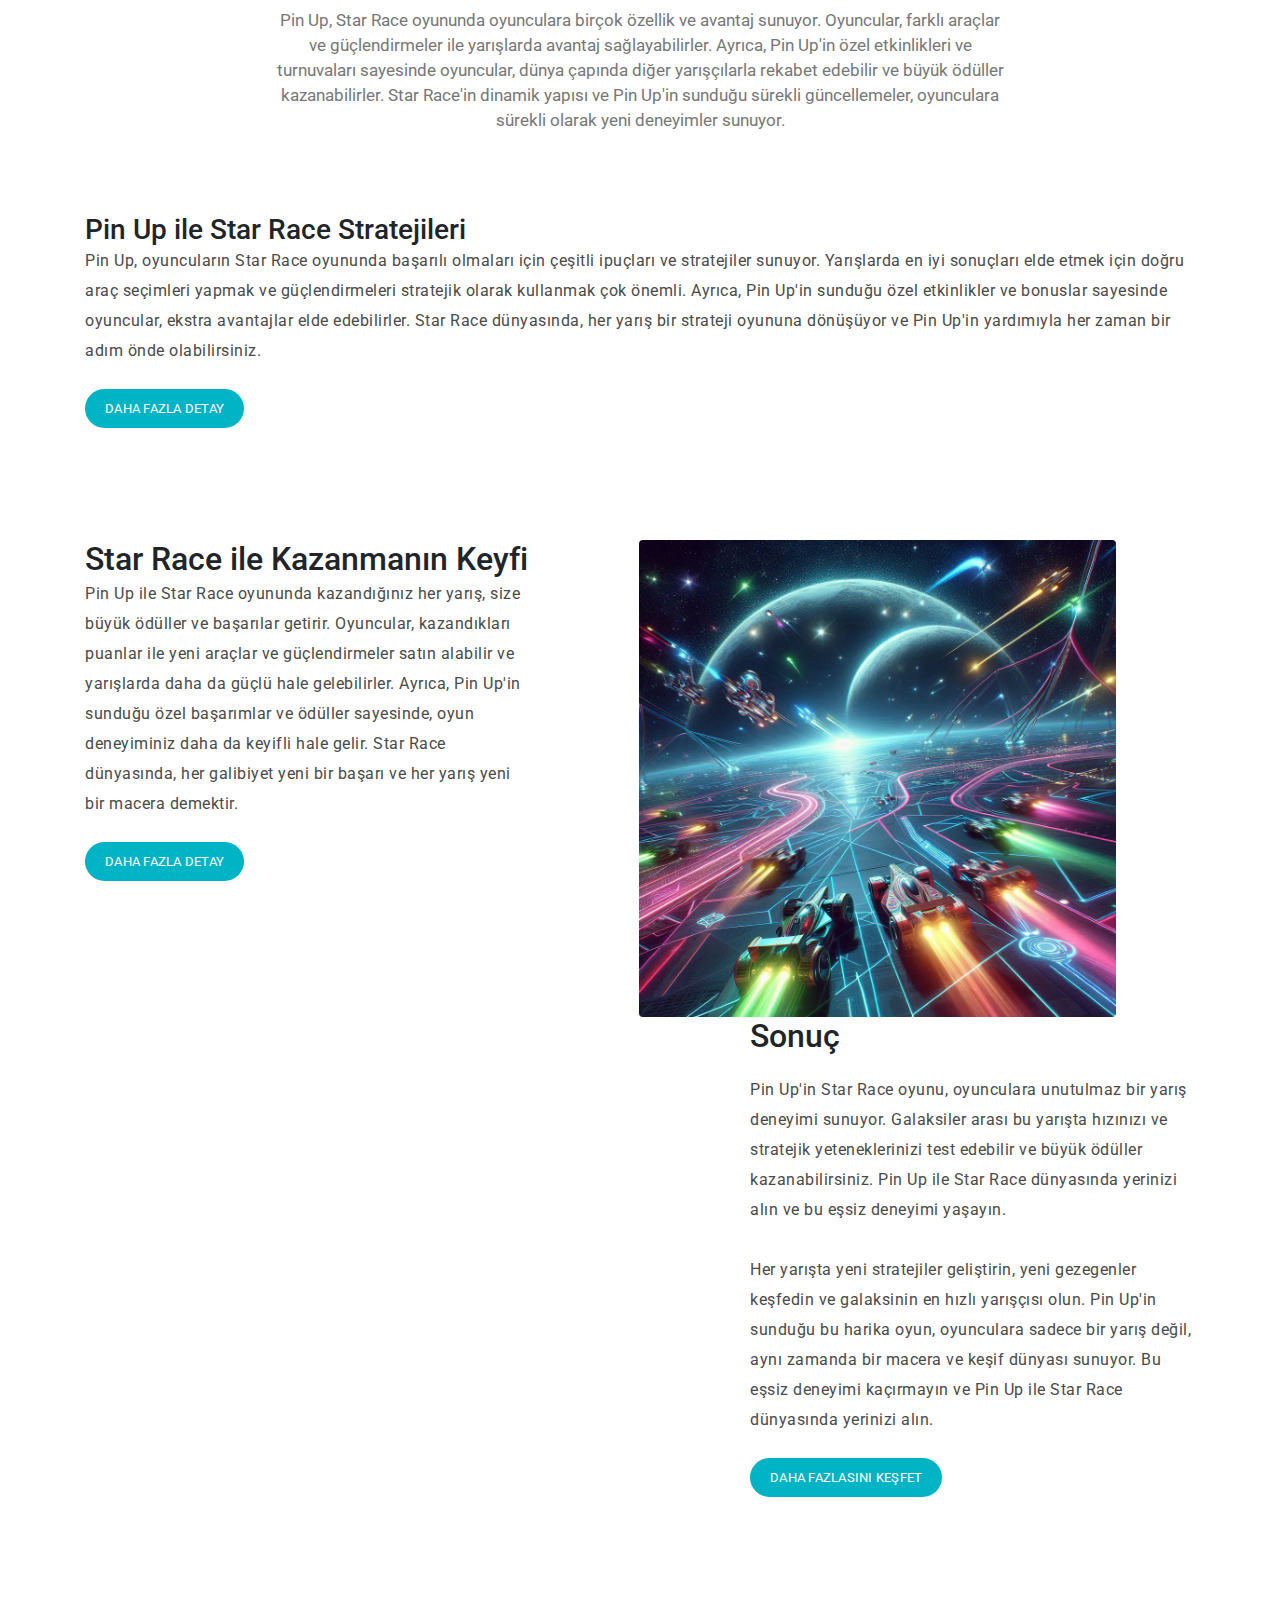
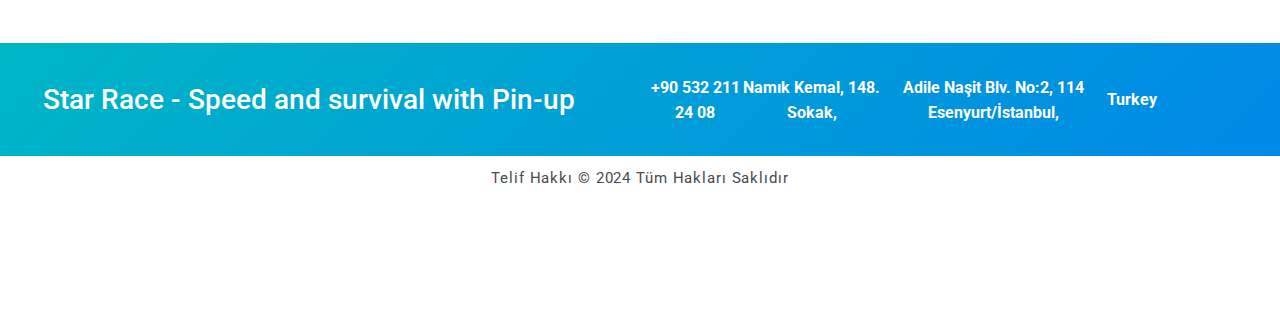
==== commit 2af30e0c: "edit" ====
--- a/index.html
+++ b/index.html
@@ -229,7 +229,7 @@
 <section class="section bottom-section" id="about4">
     <div class="container">
         <div class="row">
-            <div class="col-lg-7 col-md-12 col-sm-12" data-scroll-reveal="enter left move 30px over 0.6s after 0.4s">
+            <div class="col-lg-7 col-md-12 col-sm-12 center" data-scroll-reveal="enter left move 30px over 0.6s after 0.4s">
                 <img src="assets/images/ff3ce53a-36dd-438f-be8d-ef075a247e87.jpeg" class="rounded img-fluid d-block"
                      alt="Star Race oyunu Pin Up" width="75%">
             </div>
--- a/assets/css/style.css
+++ b/assets/css/style.css
@@ -833,6 +833,10 @@
     margin-bottom: 100px;
   }
 
+  .header-logo {
+    width: 50px;
+  }
+
   .welcome-area .header-text {
     top: 55% !important;
     transform: perspective(1px) translateY(-50%) !important;
@@ -881,7 +885,11 @@
 
 @media (max-width: 765px) {
   #about {
-    padding: 20px 0px 120px 0px;
+    padding: 20px 0px 0px 0px;
+  }
+  .center {
+    display: flex;
+    justify-content: center;
   }
 }
 
@@ -893,7 +901,7 @@
   margin-bottom: 40px;
 }
 
-#about2, #about3, #about4 {
+#about2 {
   padding: 120px 0px;
 }
 
@@ -1134,7 +1142,7 @@
 */
 
 #frequently-question, .bottom-section {
-  padding: 120px 0px;
+  padding: 0 0 120px 0px;
 }
 
 #frequently-question .section-heading p {
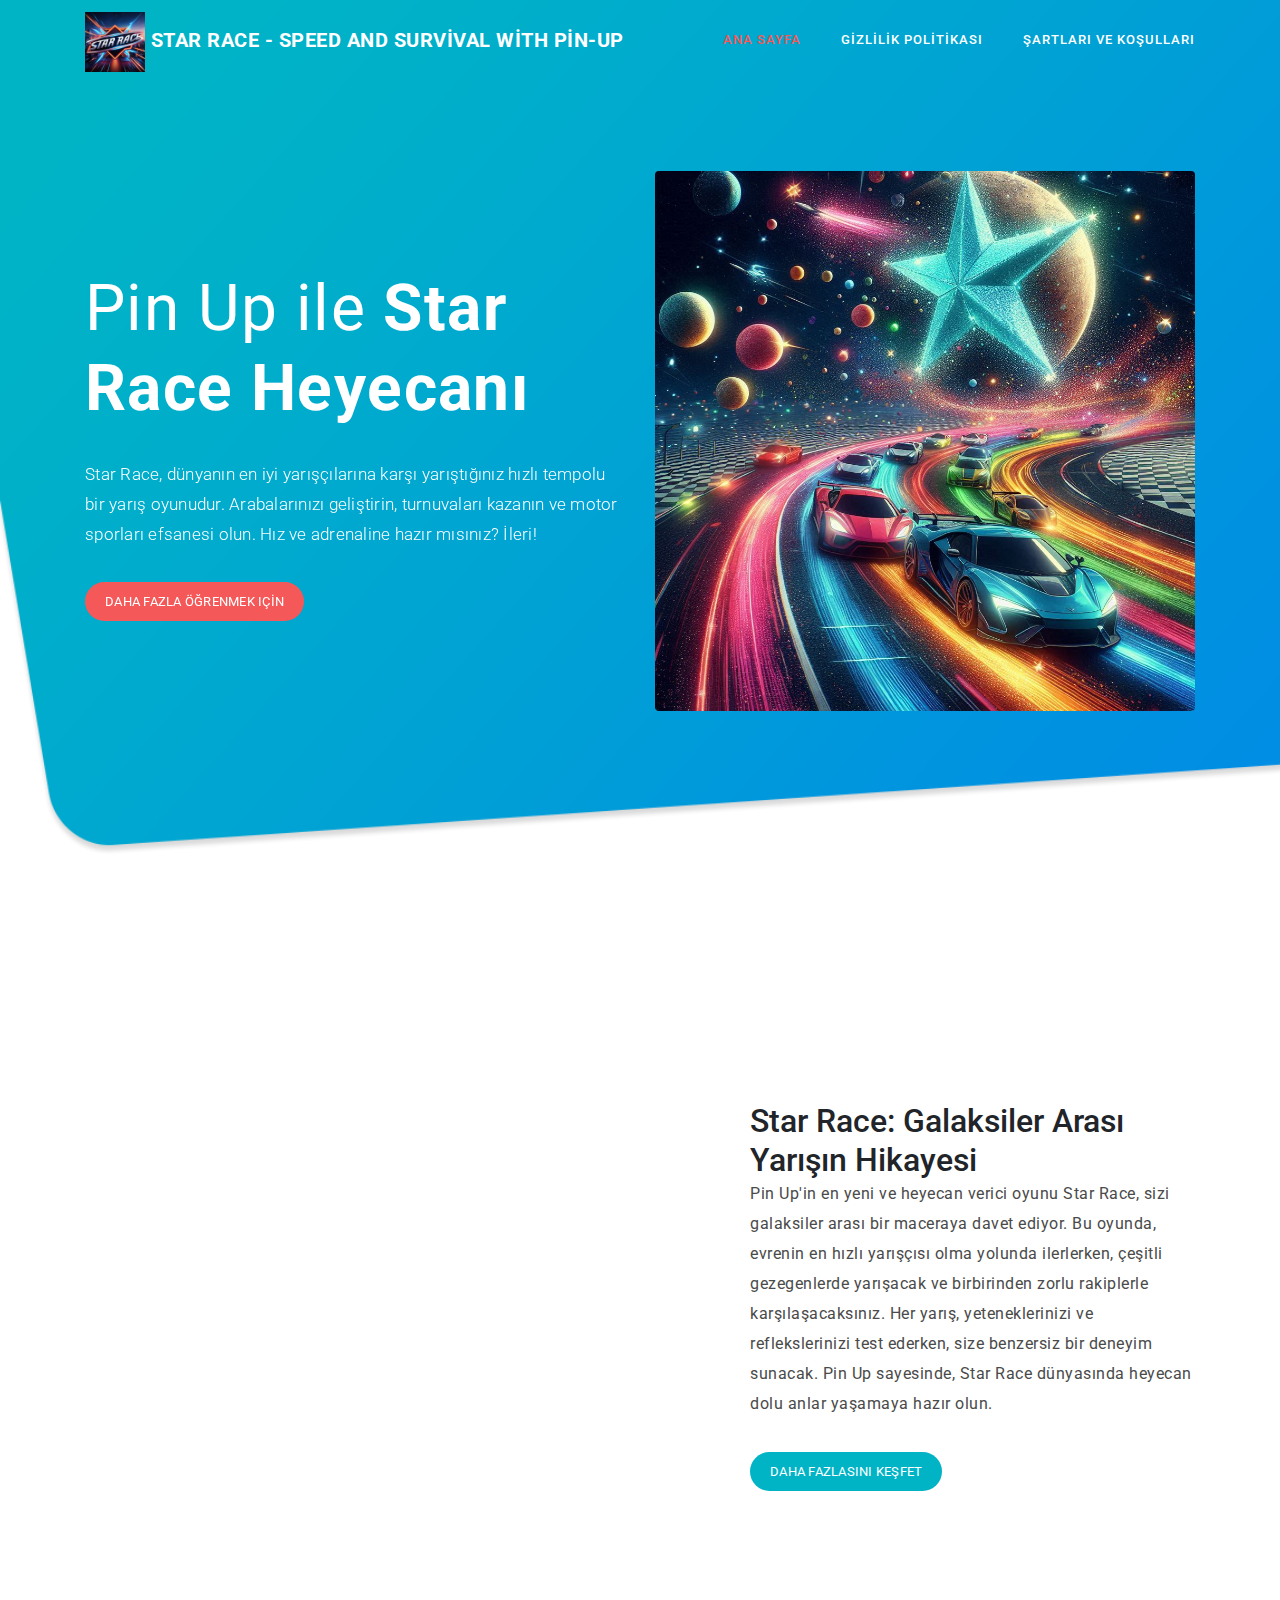
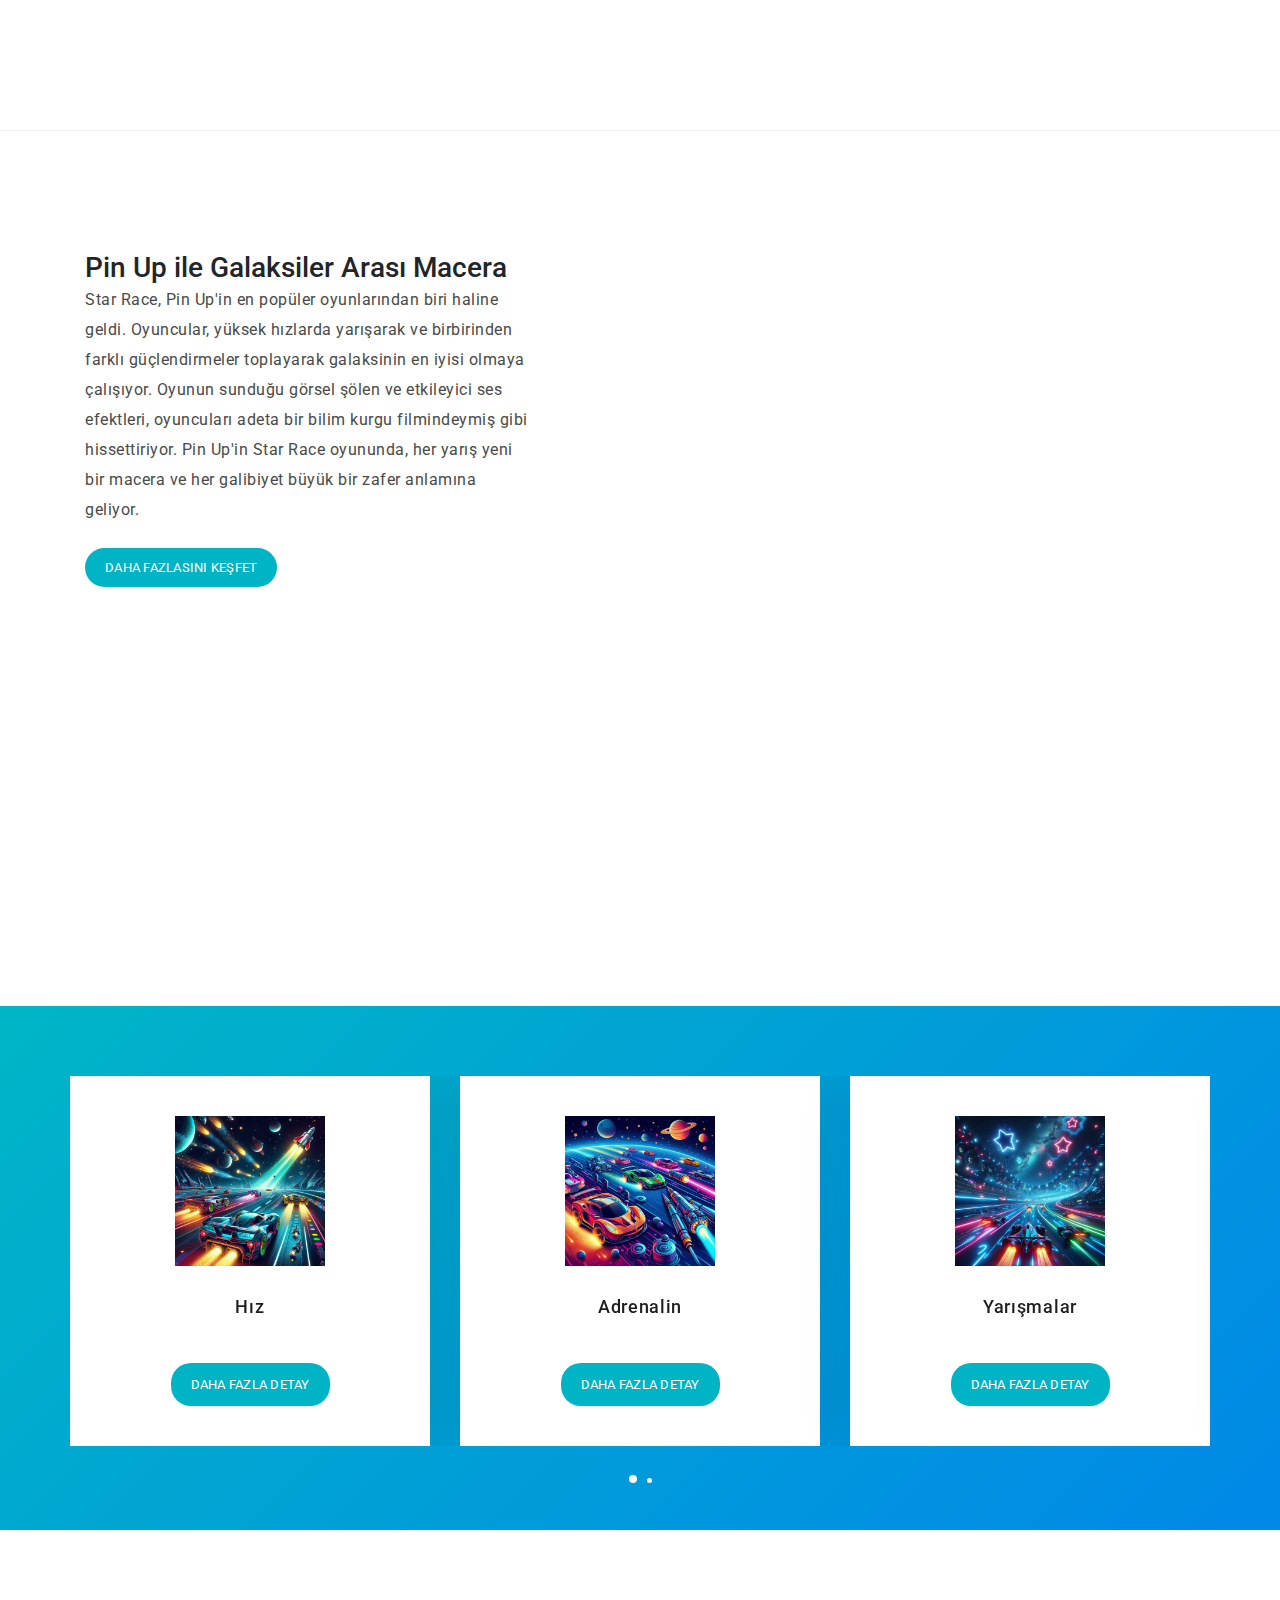
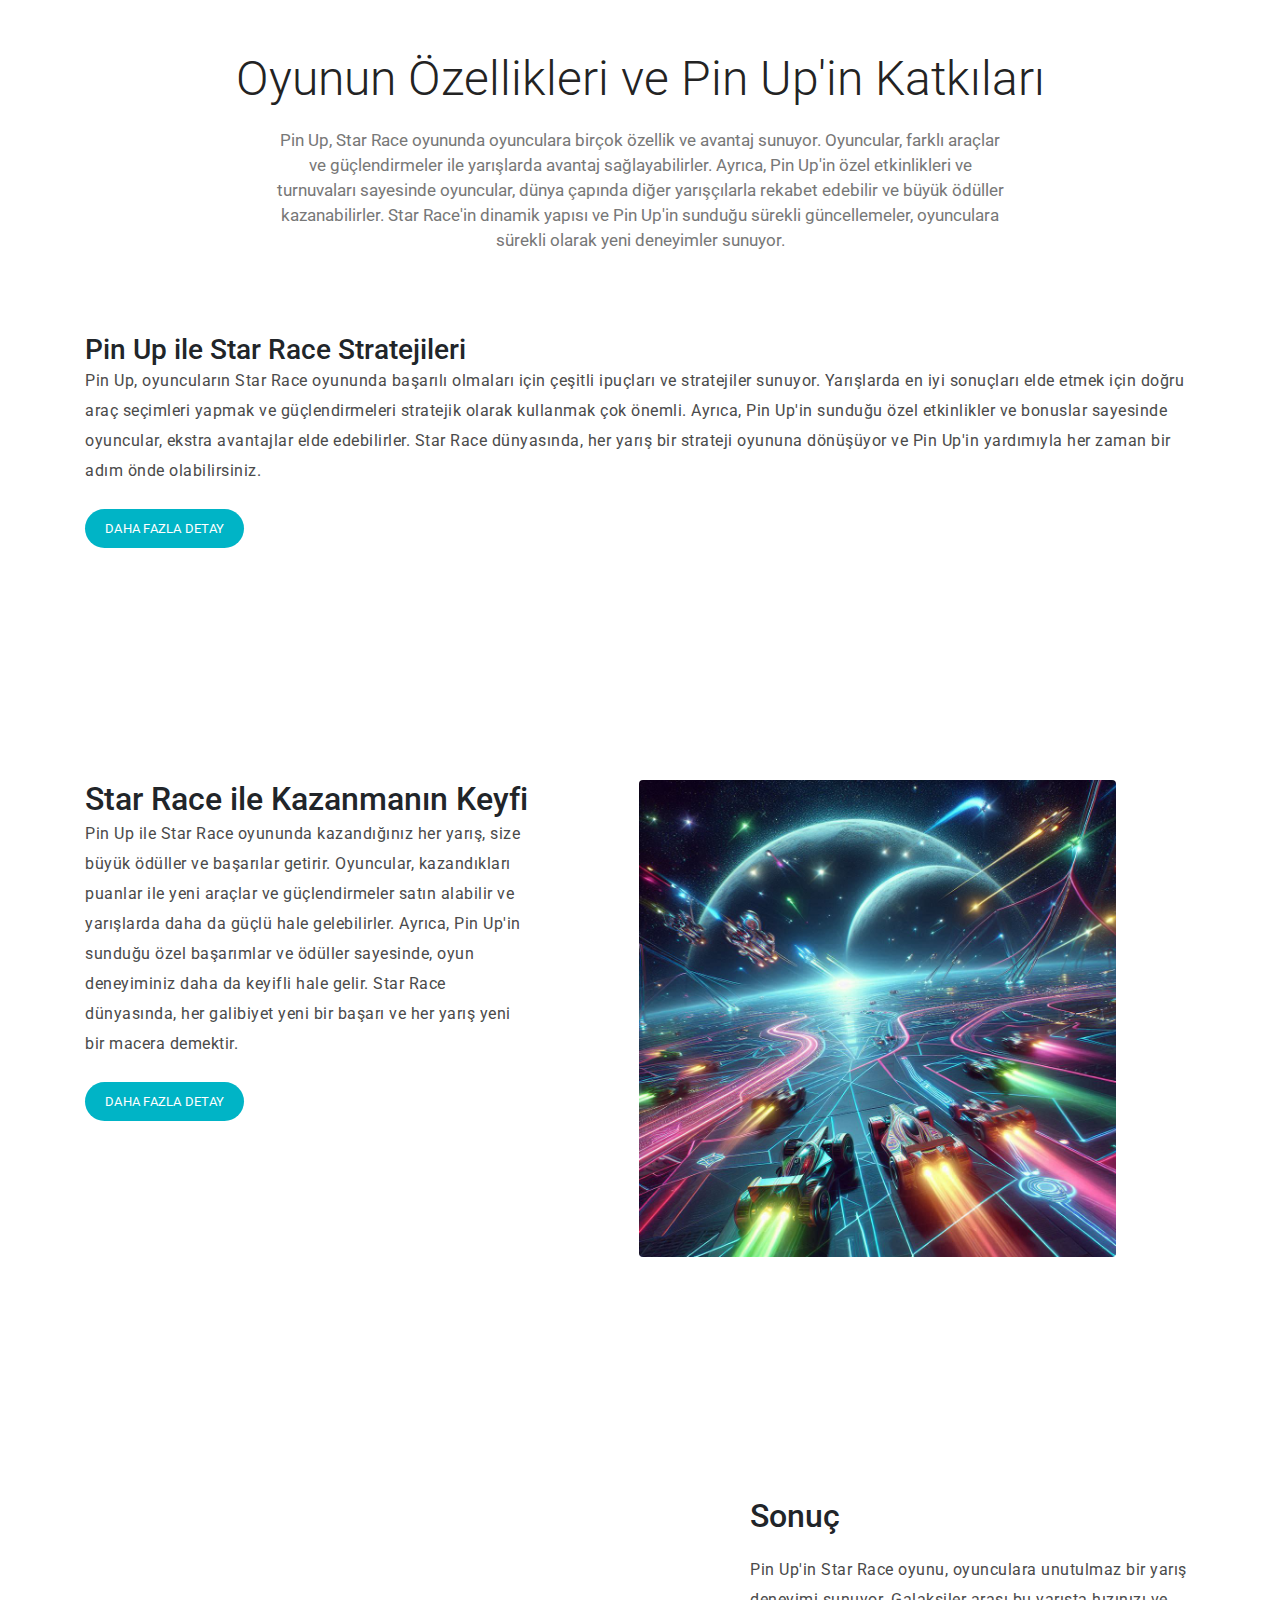
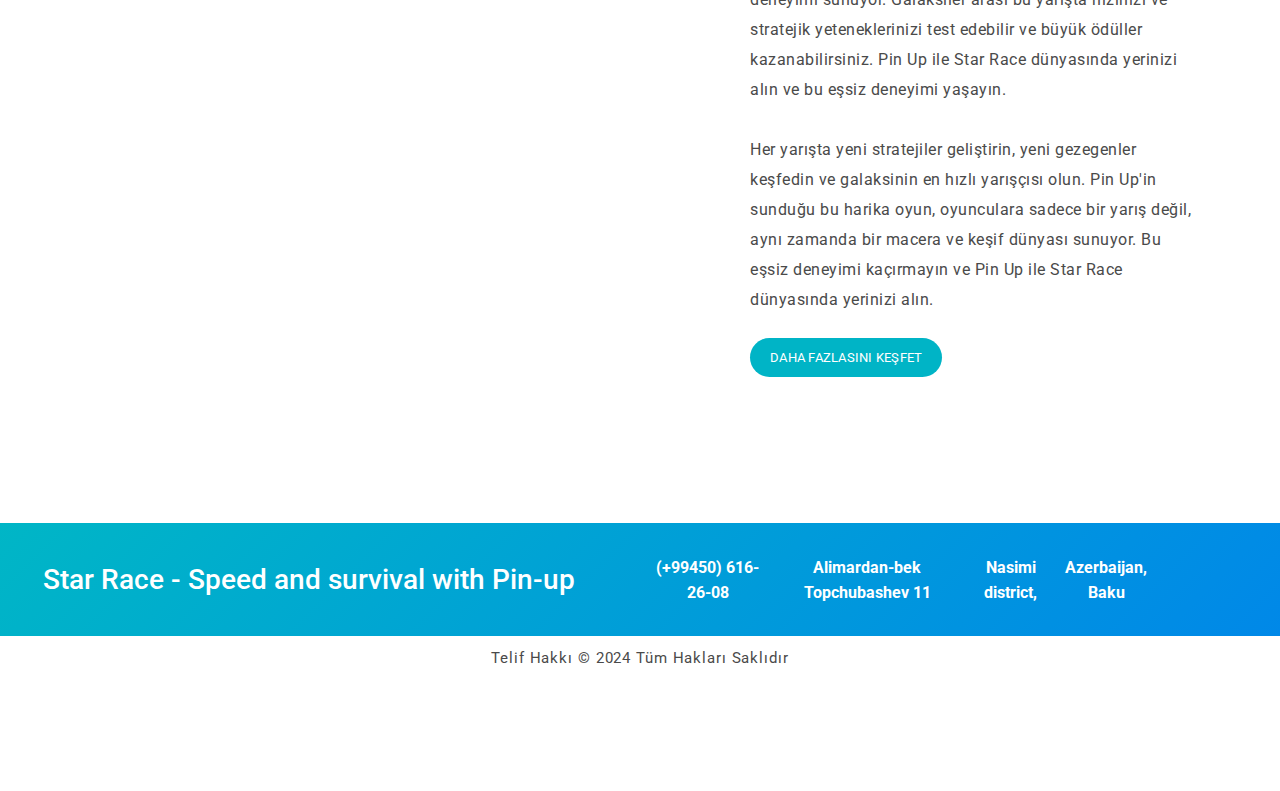
==== commit 8bf88f4a: "edit" ====
--- a/index.html
+++ b/index.html
@@ -268,10 +268,10 @@
                 </a>
             </h3>
             <div class="col-lg-5 contact">
-            <p>+90 532 211 24 08</p>
-            <p>Namık Kemal, 148. Sokak,</p>
-            <p>Adile Naşit Blv. No:2, 114 Esenyurt/İstanbul,</p>
-            <p>Turkey</p>
+            <p>(+99450) 616-26-08</p>
+            <p>Alimardan-bek Topchubashev 11</p>
+            <p>Nasimi district, </p>
+            <p>Azerbaijan, Baku</p>
             </div>
         </div>
     </div>
@@ -297,9 +297,9 @@
     {
         "@context": "https://schema.org",
         "@type": "Organization",
-        "name": "domain name",
-        "url": "https://domain.com/",
-        "logo": "https://domain.com/images/logo.jpg"
+        "name": "art-pinup",
+        "url": "https://www.art-pinup.com",
+        "logo": "https://www.art-pinup.com/images/logo.jpg"
     }
 </script>
 <script type="application/ld+json">
@@ -308,13 +308,13 @@
         "@type": "WPHeader",
         "headline": "Pin Up ile Star Race Heyecanı",
         "description": "Pin Up ile Star Race oyununda galaksiler arası bir maceraya atılın ve en hızlı yarışçı olun.",
-        "url": "https://domain.com",
+        "url": "https://www.art-pinup.com",
         "publisher": {
             "@type": "Organization",
-            "name": "Company name",
+            "name": "Pin-up",
             "logo": {
                 "@type": "ImageObject",
-                "url": "https://domain.com/images/logo.jpg"
+                "url": "https://www.art-pinup.com/images/logo.jpg"
             }
         }
     }
@@ -327,7 +327,7 @@
         "description": "Pin Up ile Star Race oyununda galaksiler arası bir maceraya atılın ve en hızlı yarışçı olun.",
         "publisher": {
             "@type": "Organization",
-            "name": "Company name"
+            "name": "Pin-up"
         },
         "license": "A license document that applies to this content, typically indicated by URL"
     }
@@ -342,17 +342,17 @@
             {
                 "@type": "WebPage",
                 "name": "Home",
-                "url": "/index.html"
+                "url": "https://www.art-pinup.com"
             },
             {
                 "@type": "WebPage",
                 "name": "Privacy Policy",
-                "url": "policy.html"
+                "url": "https://www.art-pinup.com/policy.html"
             },
             {
                 "@type": "WebPage",
                 "name": "Terms of use",
-                "url": "terms.html"
+                "url": "https://www.art-pinup.com/terms.html"
             }
         ]
     }
--- a/assets/css/style.css
+++ b/assets/css/style.css
@@ -627,6 +627,12 @@
 @media (max-width: 991px) {
   .header-area .main-nav .logo {
     font-size: 12px;
+    width: 85%;
+    line-height: normal;
+    display: flex;
+    -ms-flex-align: center;
+    align-items: center;
+    margin-top: 20px;
   }
 
   .header-area {
@@ -901,7 +907,7 @@
   margin-bottom: 40px;
 }
 
-#about2 {
+#about2, #about3, #about4 {
   padding: 120px 0px;
 }
 
@@ -1142,7 +1148,7 @@
 */
 
 #frequently-question, .bottom-section {
-  padding: 0 0 120px 0px;
+  padding: 120px 0px;
 }
 
 #frequently-question .section-heading p {
@@ -1183,6 +1189,12 @@
 @media (max-width: 765px) {
   #frequently-question .left-text {
     margin-bottom: 60px;
+  }
+  #frequently-question, .bottom-section {
+    padding: 0 0 120px 0;
+  }
+  #about3, #about4 {
+    padding: 0;
   }
 }
 
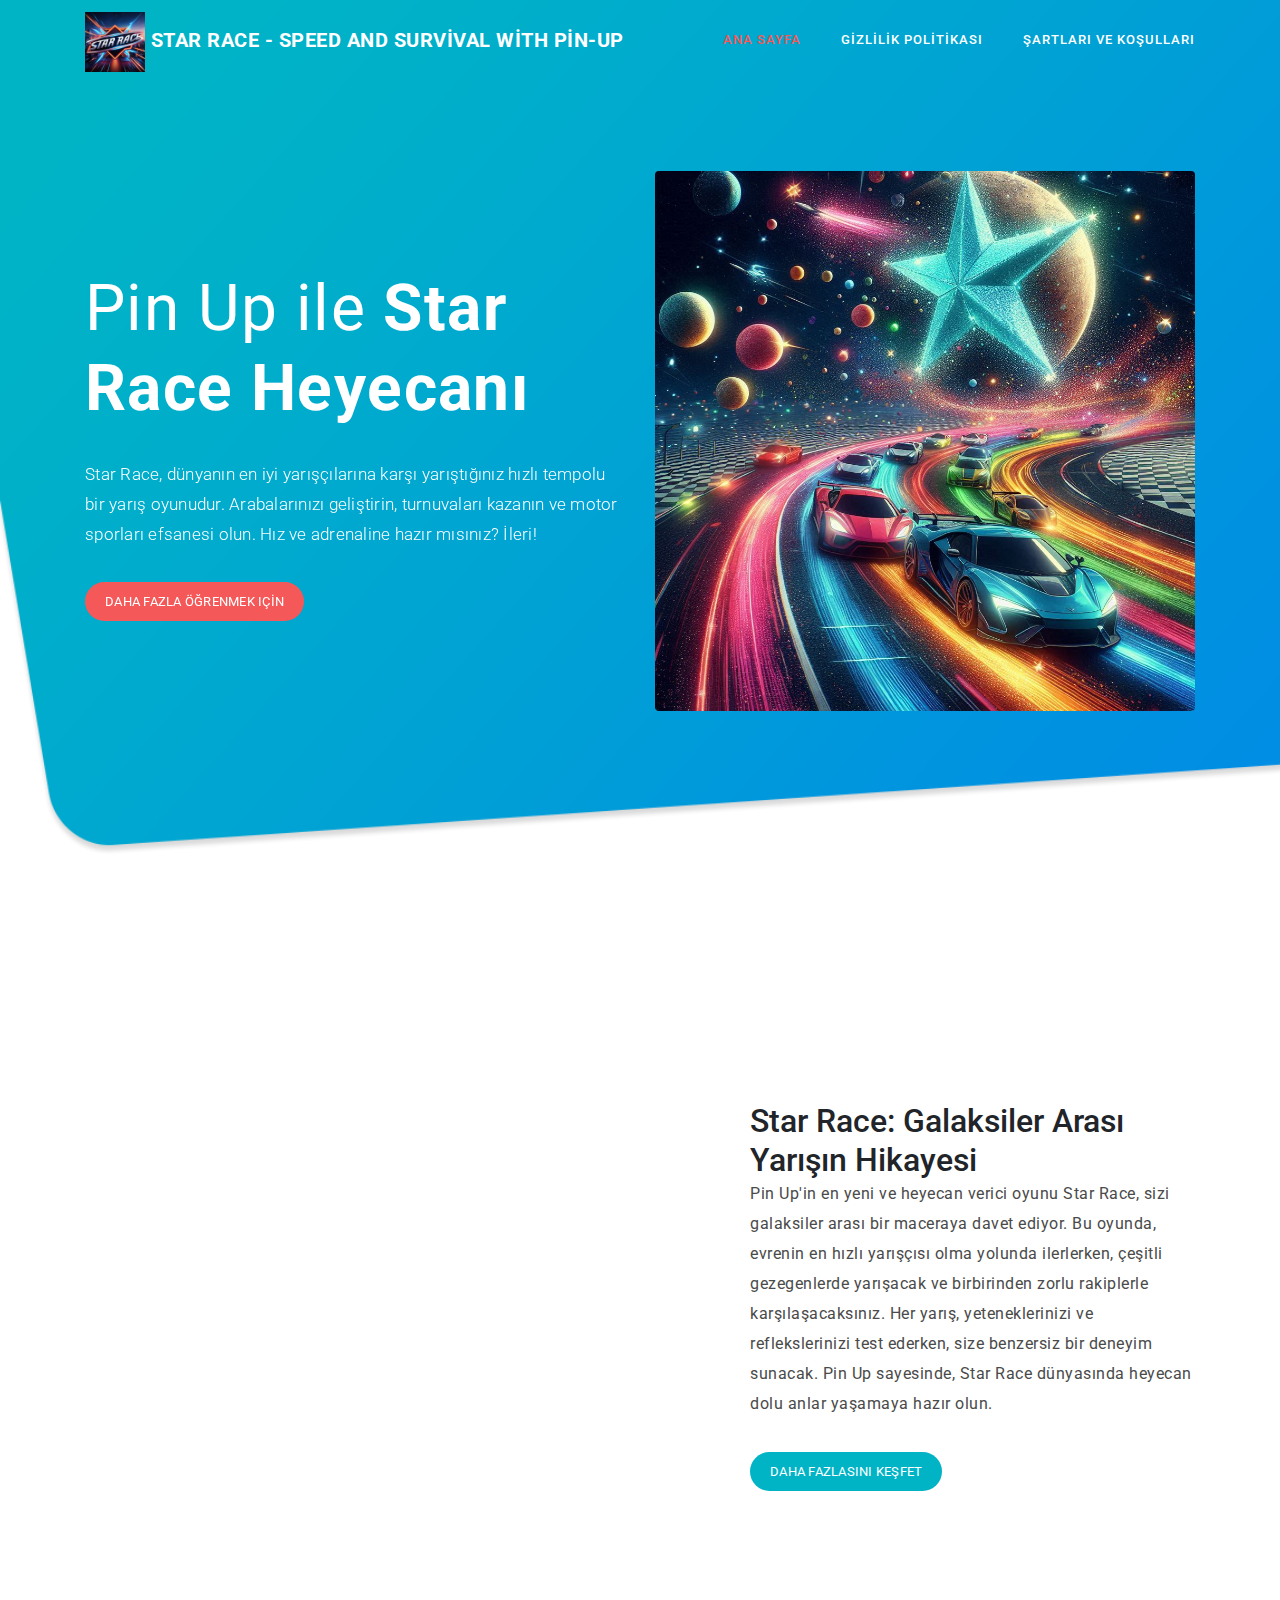
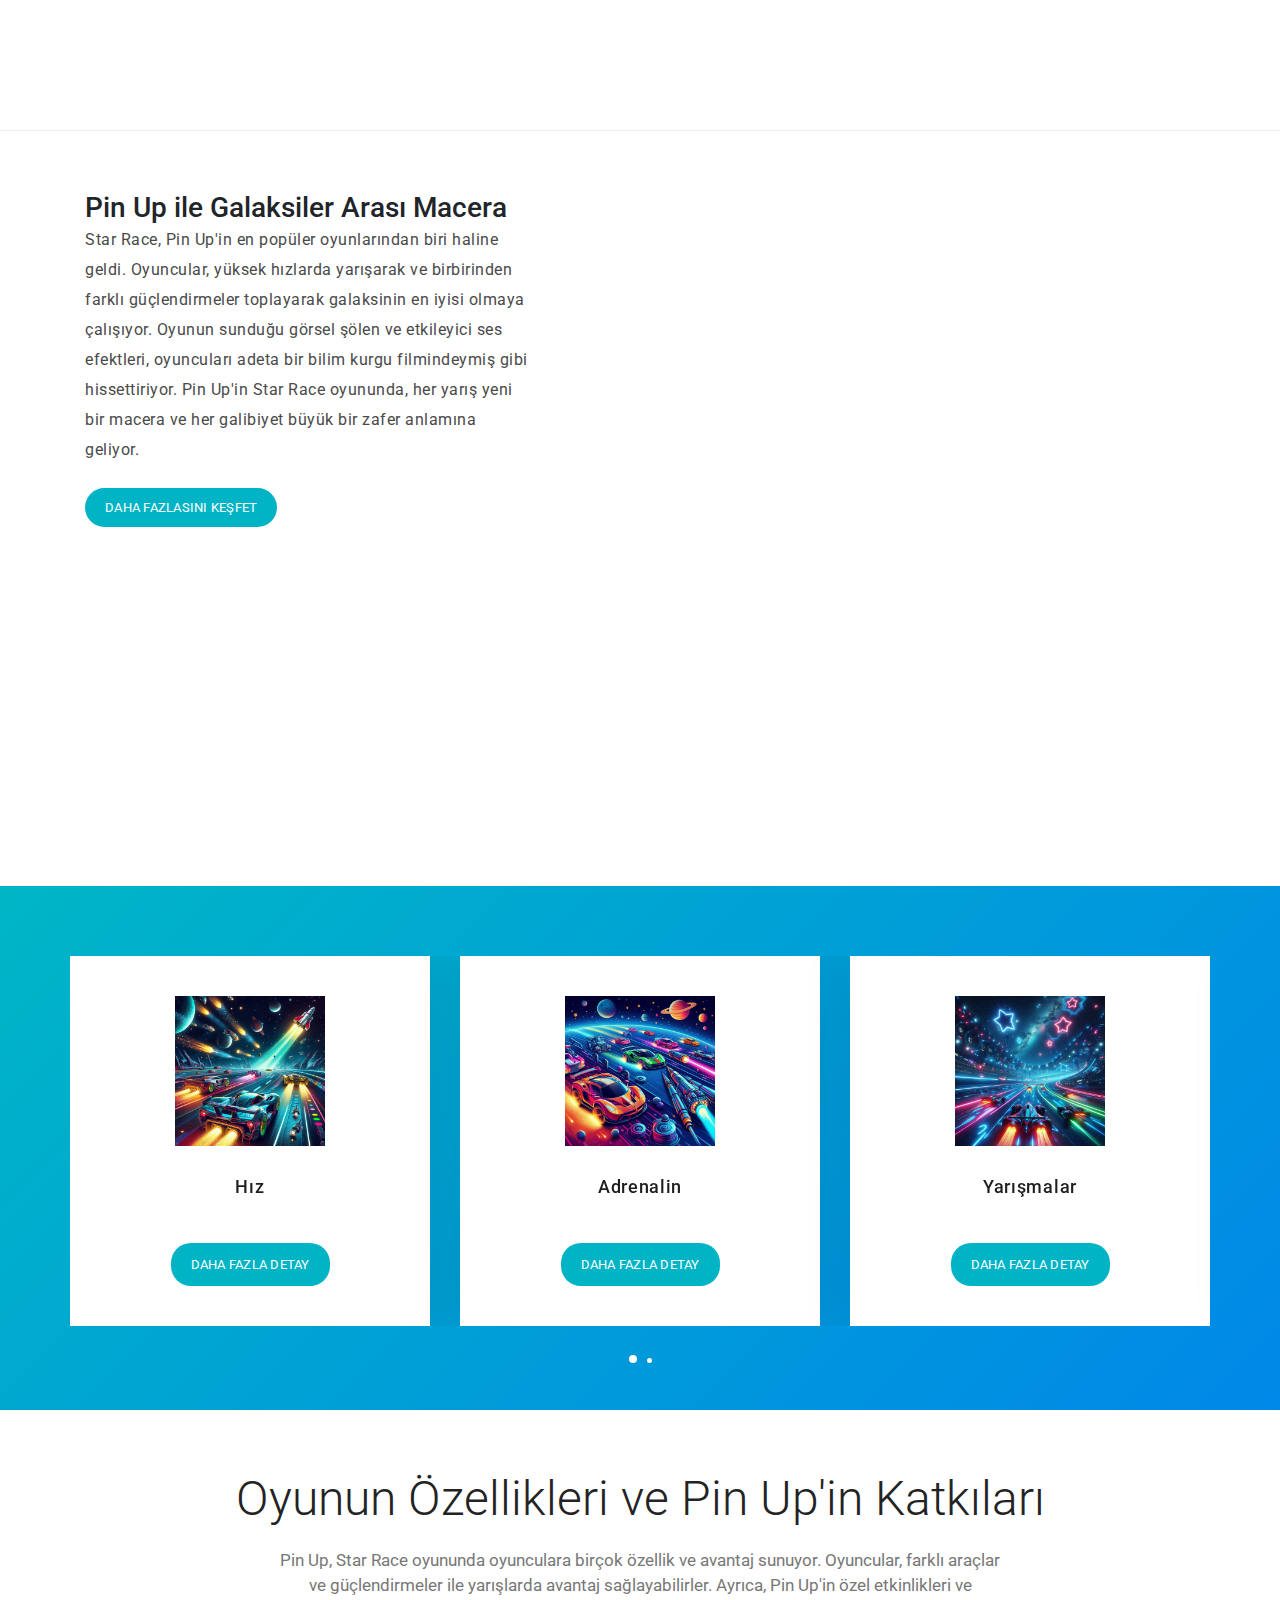
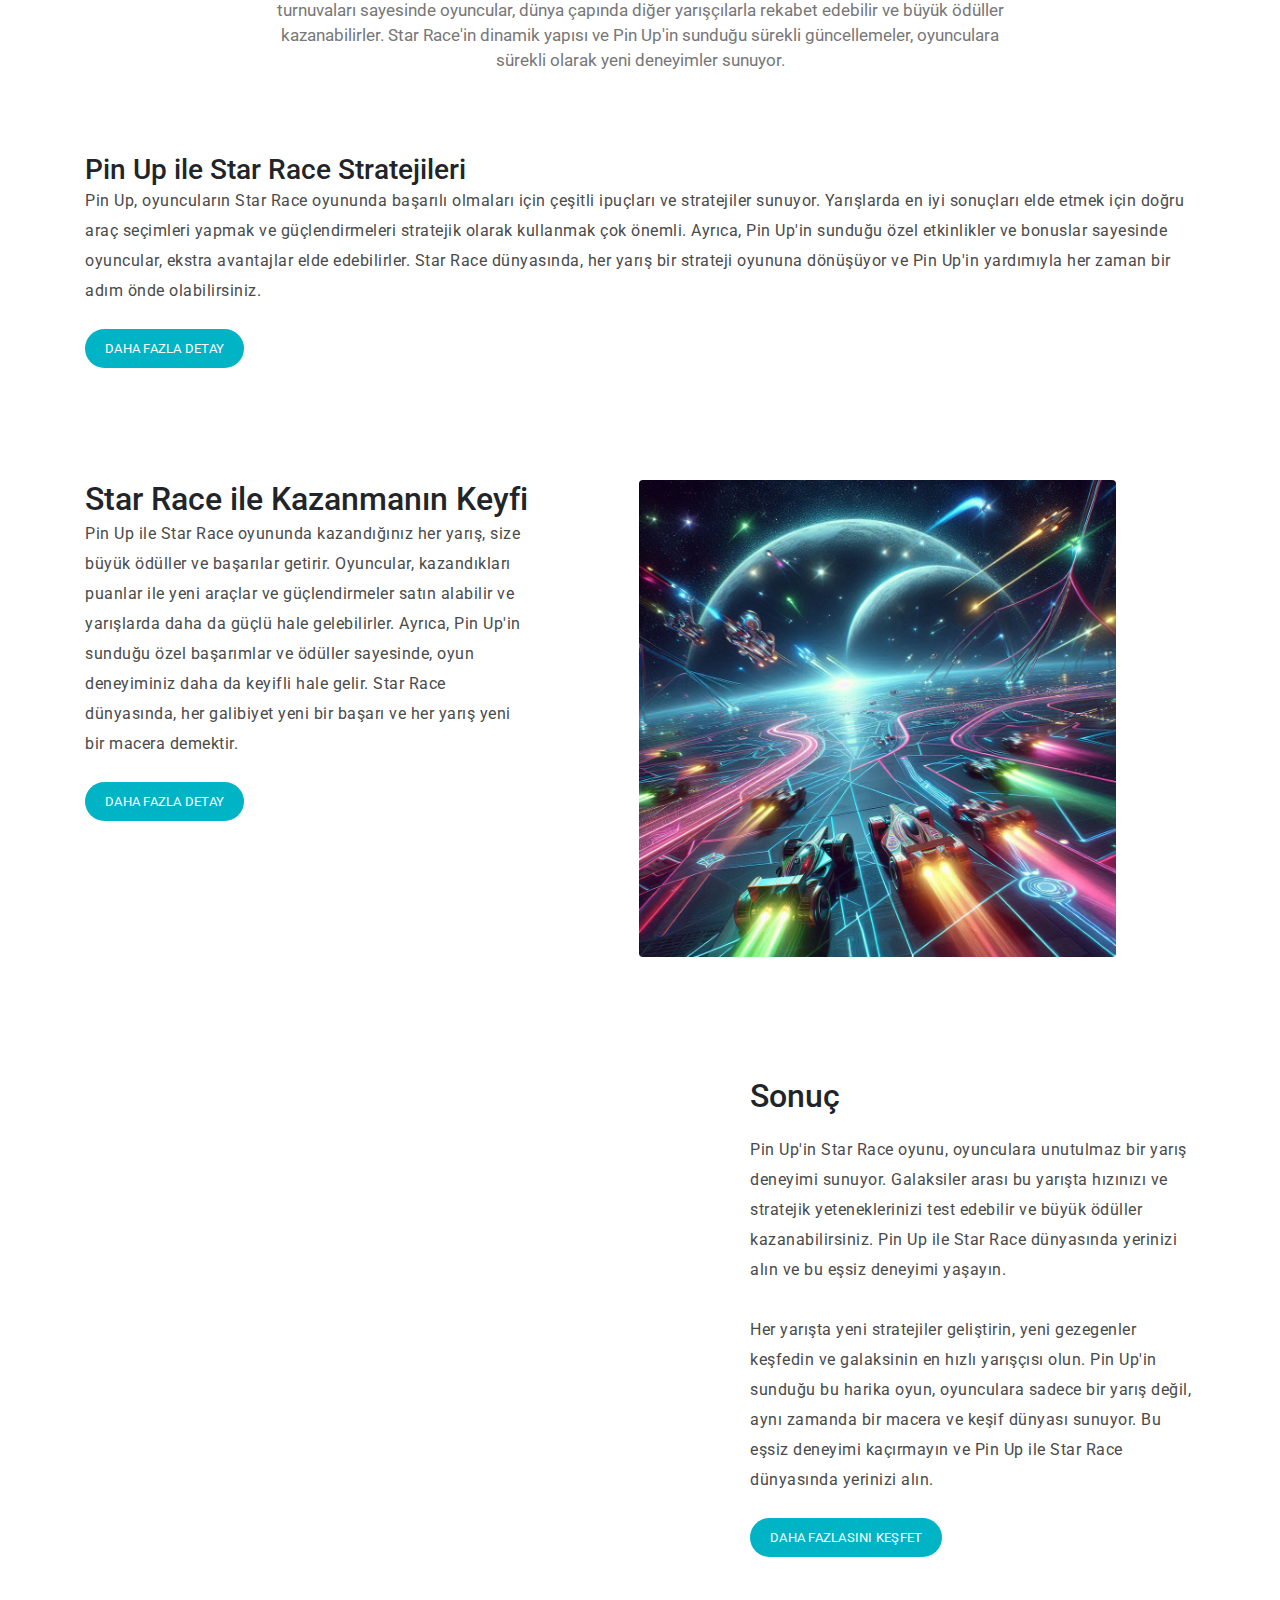
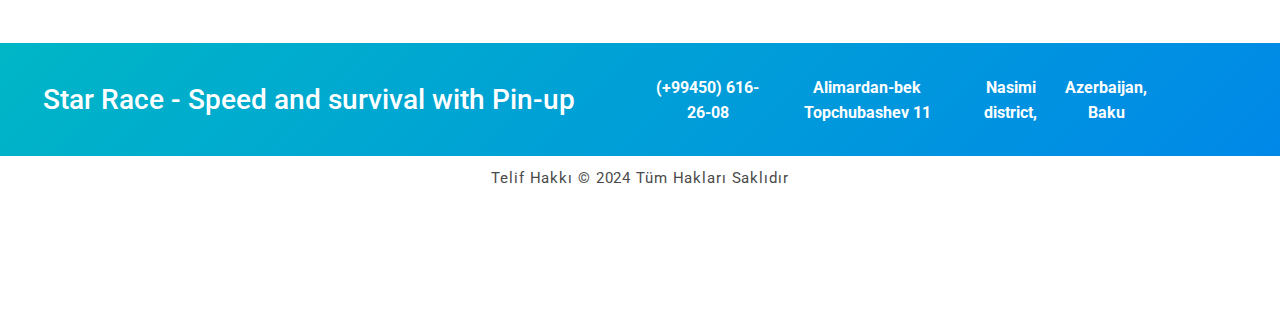
==== commit eb982f54: "edit" ====
--- a/index.html
+++ b/index.html
@@ -230,7 +230,7 @@
     <div class="container">
         <div class="row">
             <div class="col-lg-7 col-md-12 col-sm-12 center" data-scroll-reveal="enter left move 30px over 0.6s after 0.4s">
-                <img src="assets/images/ff3ce53a-36dd-438f-be8d-ef075a247e87.jpeg" class="rounded img-fluid d-block"
+                <img src="assets/images/ff3ce53a-36dd-438f-be8d-ef075a247e87.jpeg" class="rounded img-fluid d-block mx-auto"
                      alt="Star Race oyunu Pin Up" width="75%">
             </div>
             <div class="right-text col-lg-5 col-md-12 col-sm-12 mobile-top-fix">
@@ -337,7 +337,7 @@
         "@context": "https://schema.org",
         "@type": "SiteNavigationElement",
         "name": "Main Navigation",
-        "url": "/",
+        "url": "https://www.art-pinup.com",
         "hasPart": [
             {
                 "@type": "WebPage",
--- a/assets/css/style.css
+++ b/assets/css/style.css
@@ -622,6 +622,9 @@
   .header-area .main-nav:before {
     display: none;
   }
+  .header-area .main-nav .logo {
+    font-size: 16px;
+  }
 }
 
 @media (max-width: 991px) {
@@ -891,7 +894,7 @@
 
 @media (max-width: 765px) {
   #about {
-    padding: 20px 0px 0px 0px;
+    padding: 20px 0px 40px 0px;
   }
   .center {
     display: flex;
@@ -908,7 +911,7 @@
 }
 
 #about2, #about3, #about4 {
-  padding: 120px 0px;
+  padding: 60px 0px;
 }
 
 #about2 .right-image, #about3 .right-image, #about4 .right-image {
@@ -1148,7 +1151,7 @@
 */
 
 #frequently-question, .bottom-section {
-  padding: 120px 0px;
+  padding: 60px 0px;
 }
 
 #frequently-question .section-heading p {
@@ -1358,6 +1361,12 @@
   }
 }
 
+@media (max-height: 700px) {
+  .welcome-area .header-text img {
+    width: 60%;
+  }
+}
+
 .contact-form input,
 .contact-form textarea {
   color: #777;
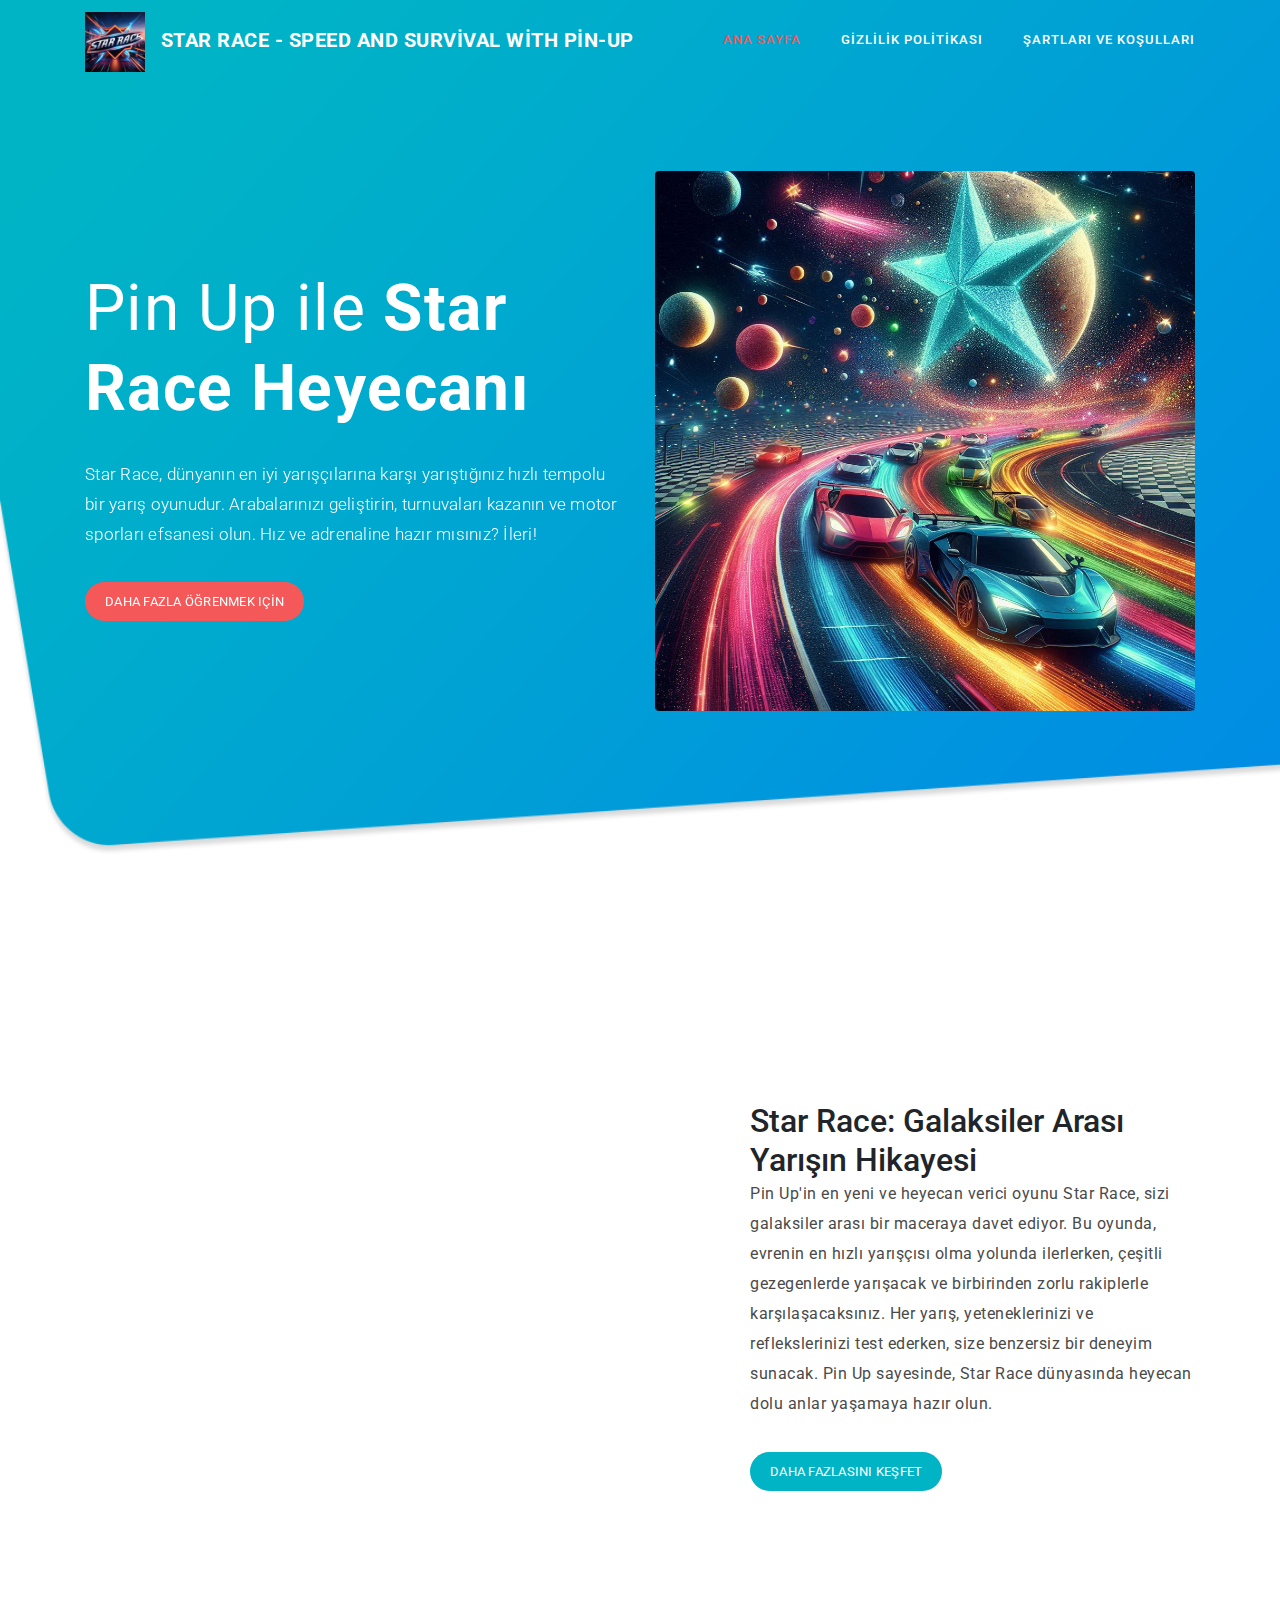
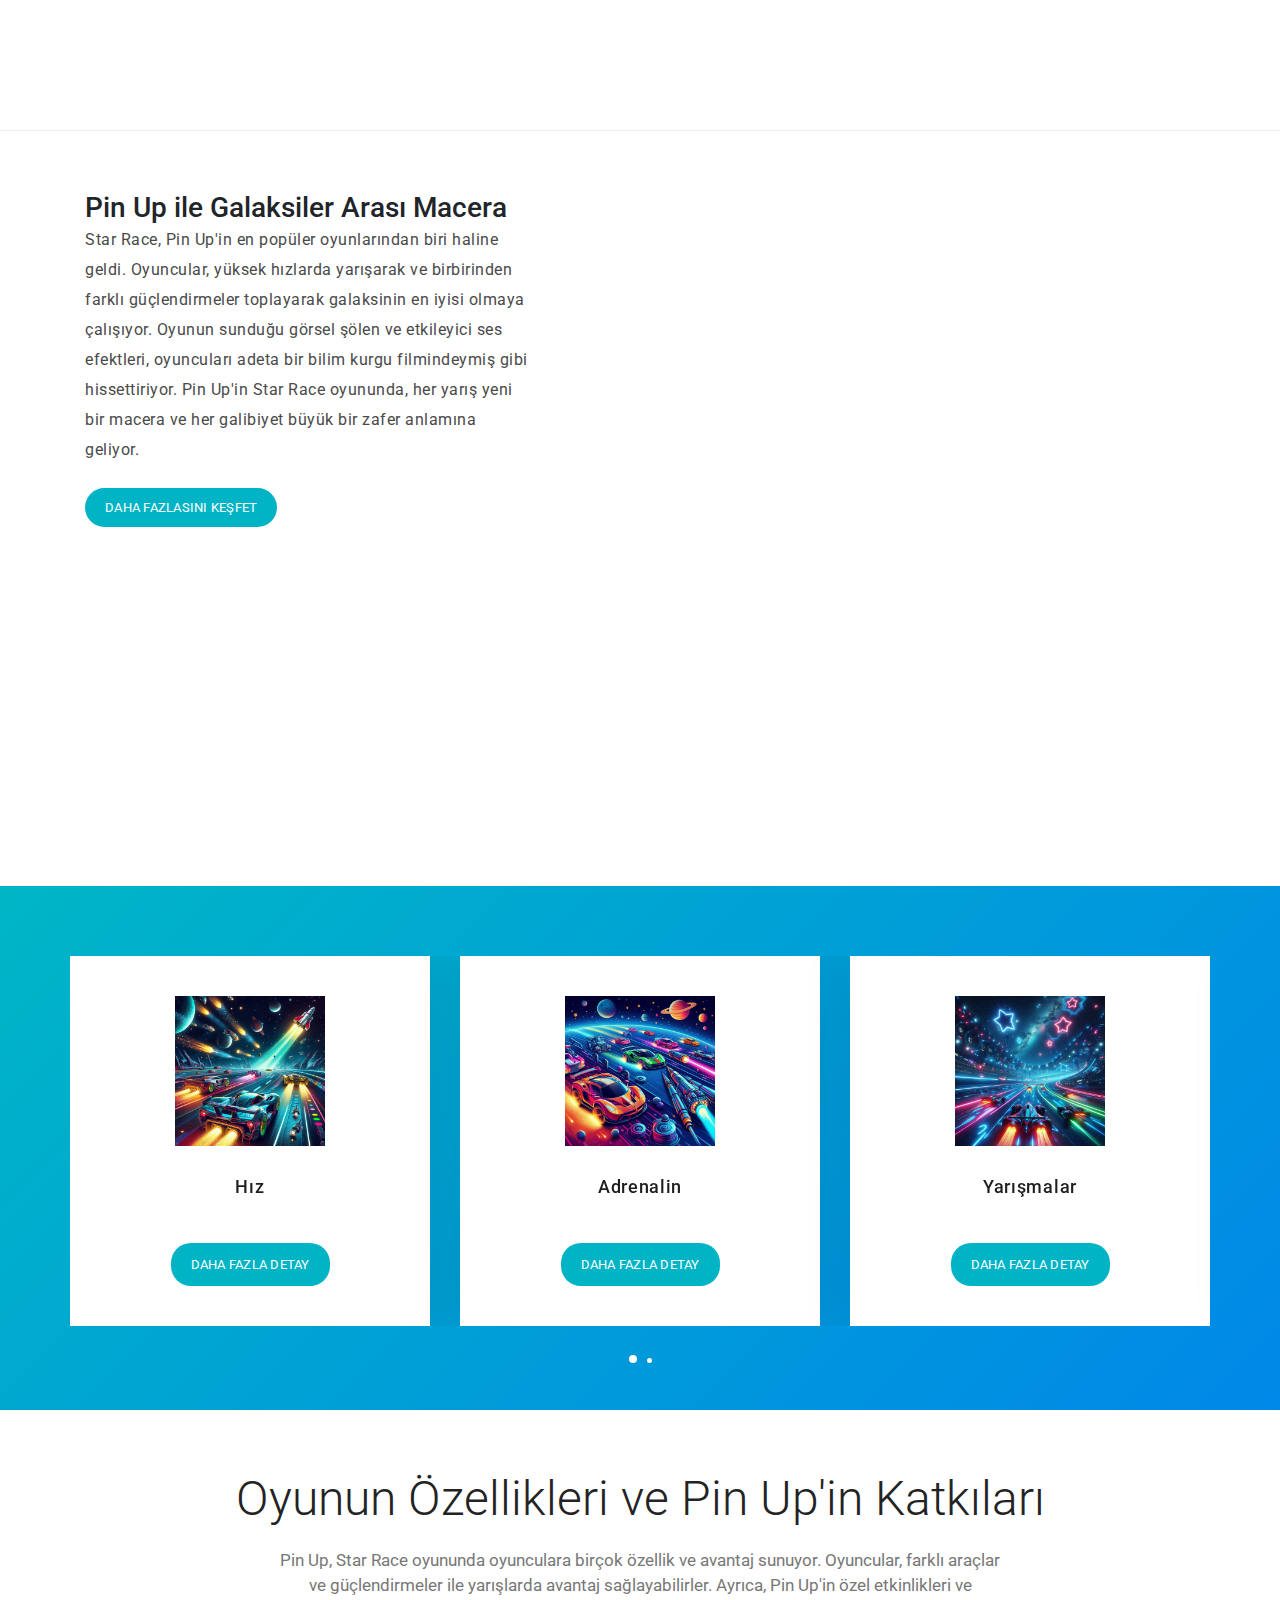
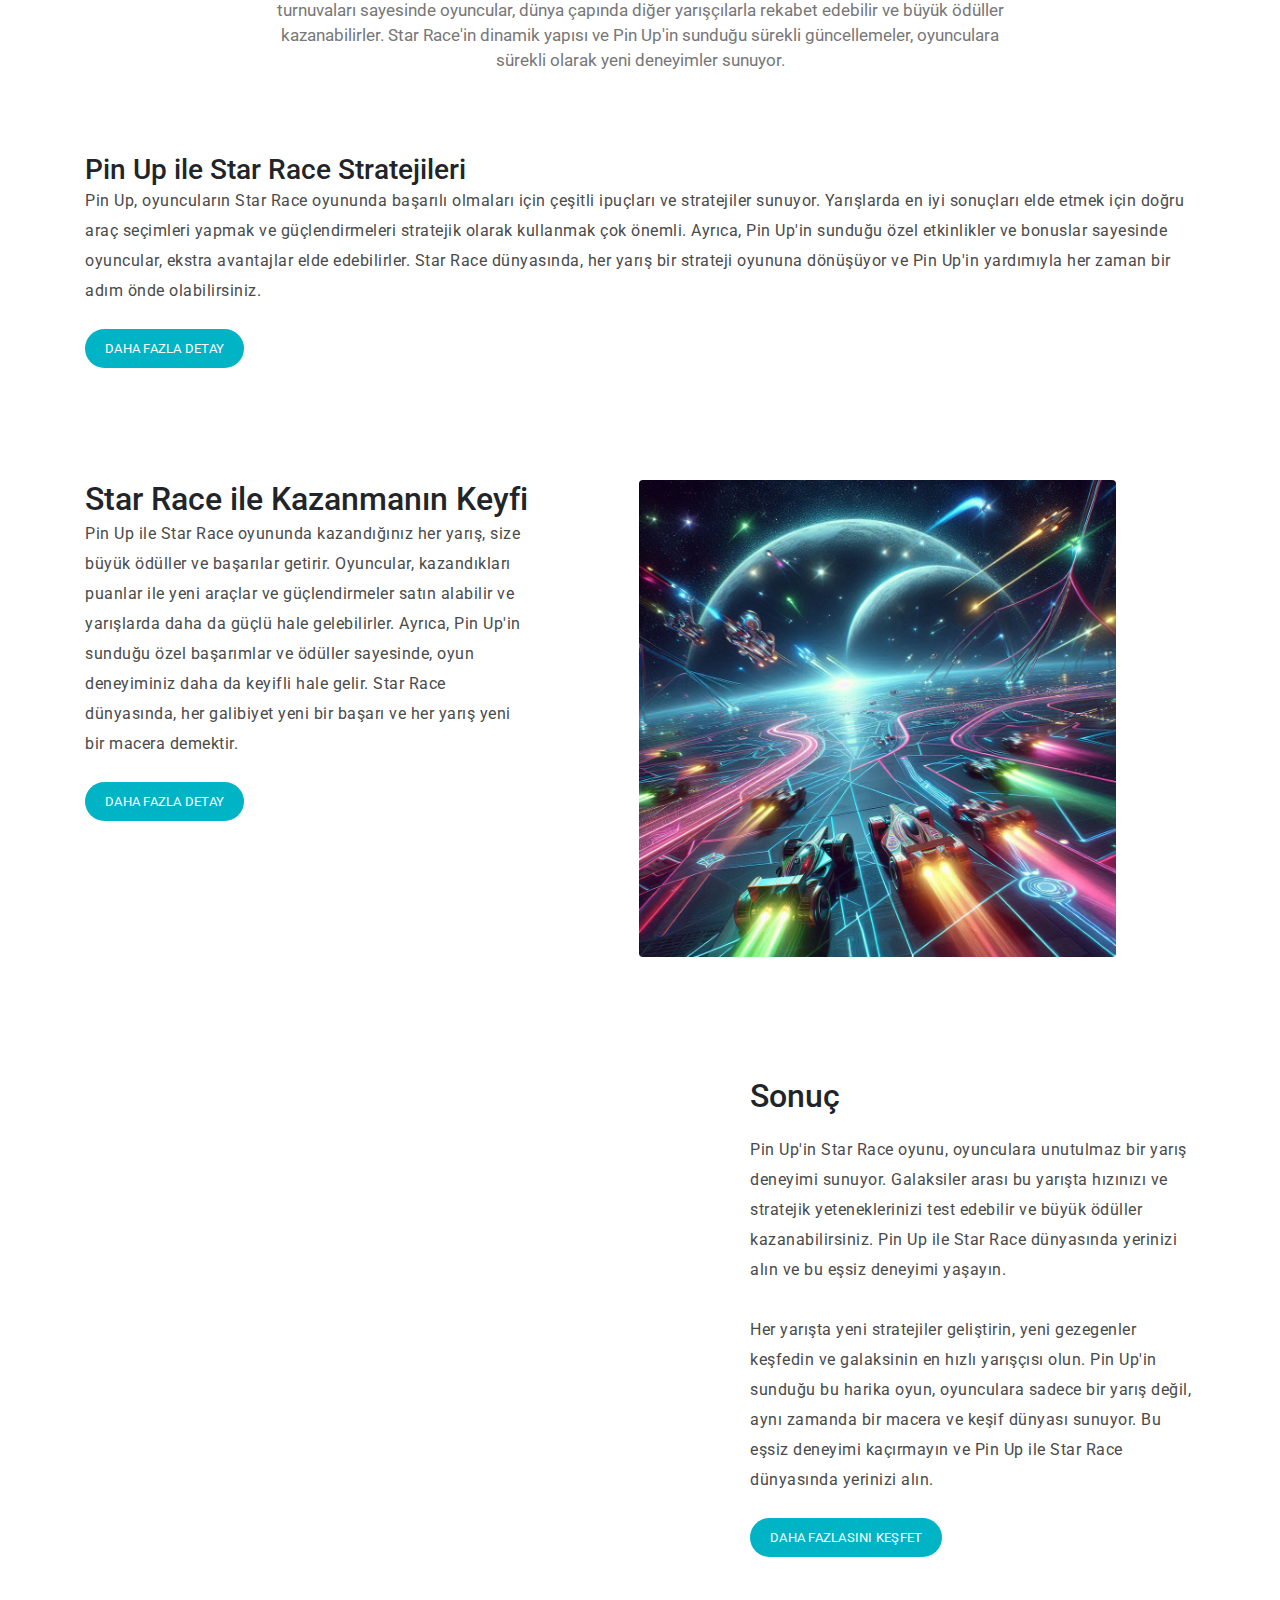
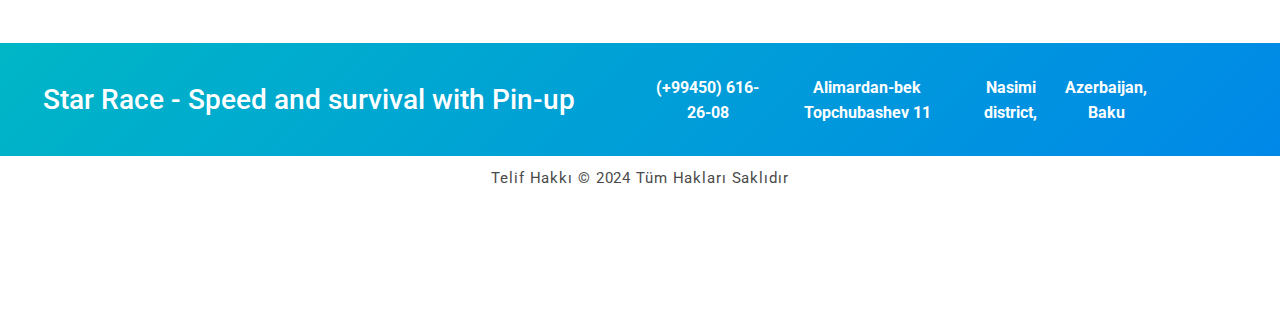
==== commit 0b7a219d: "edit" ====
--- a/index.html
+++ b/index.html
@@ -184,7 +184,7 @@
         </div>
 
         <div class="row">
-            <div class="left-text col-lg-12 col-md-6 col-sm-12">
+            <div class="left-text col-lg-12 col-sm-12">
                 <h3>Pin Up ile Star Race Stratejileri</h3>
                 <div class="accordion-text">
                     <p>Pin Up, oyuncuların Star Race oyununda başarılı olmaları için çeşitli ipuçları ve stratejiler
--- a/assets/css/style.css
+++ b/assets/css/style.css
@@ -611,6 +611,7 @@
 
 .header-logo {
   width: 60px;
+  margin-right: 10px;
 }
 
 @media (max-width: 1200px) {
